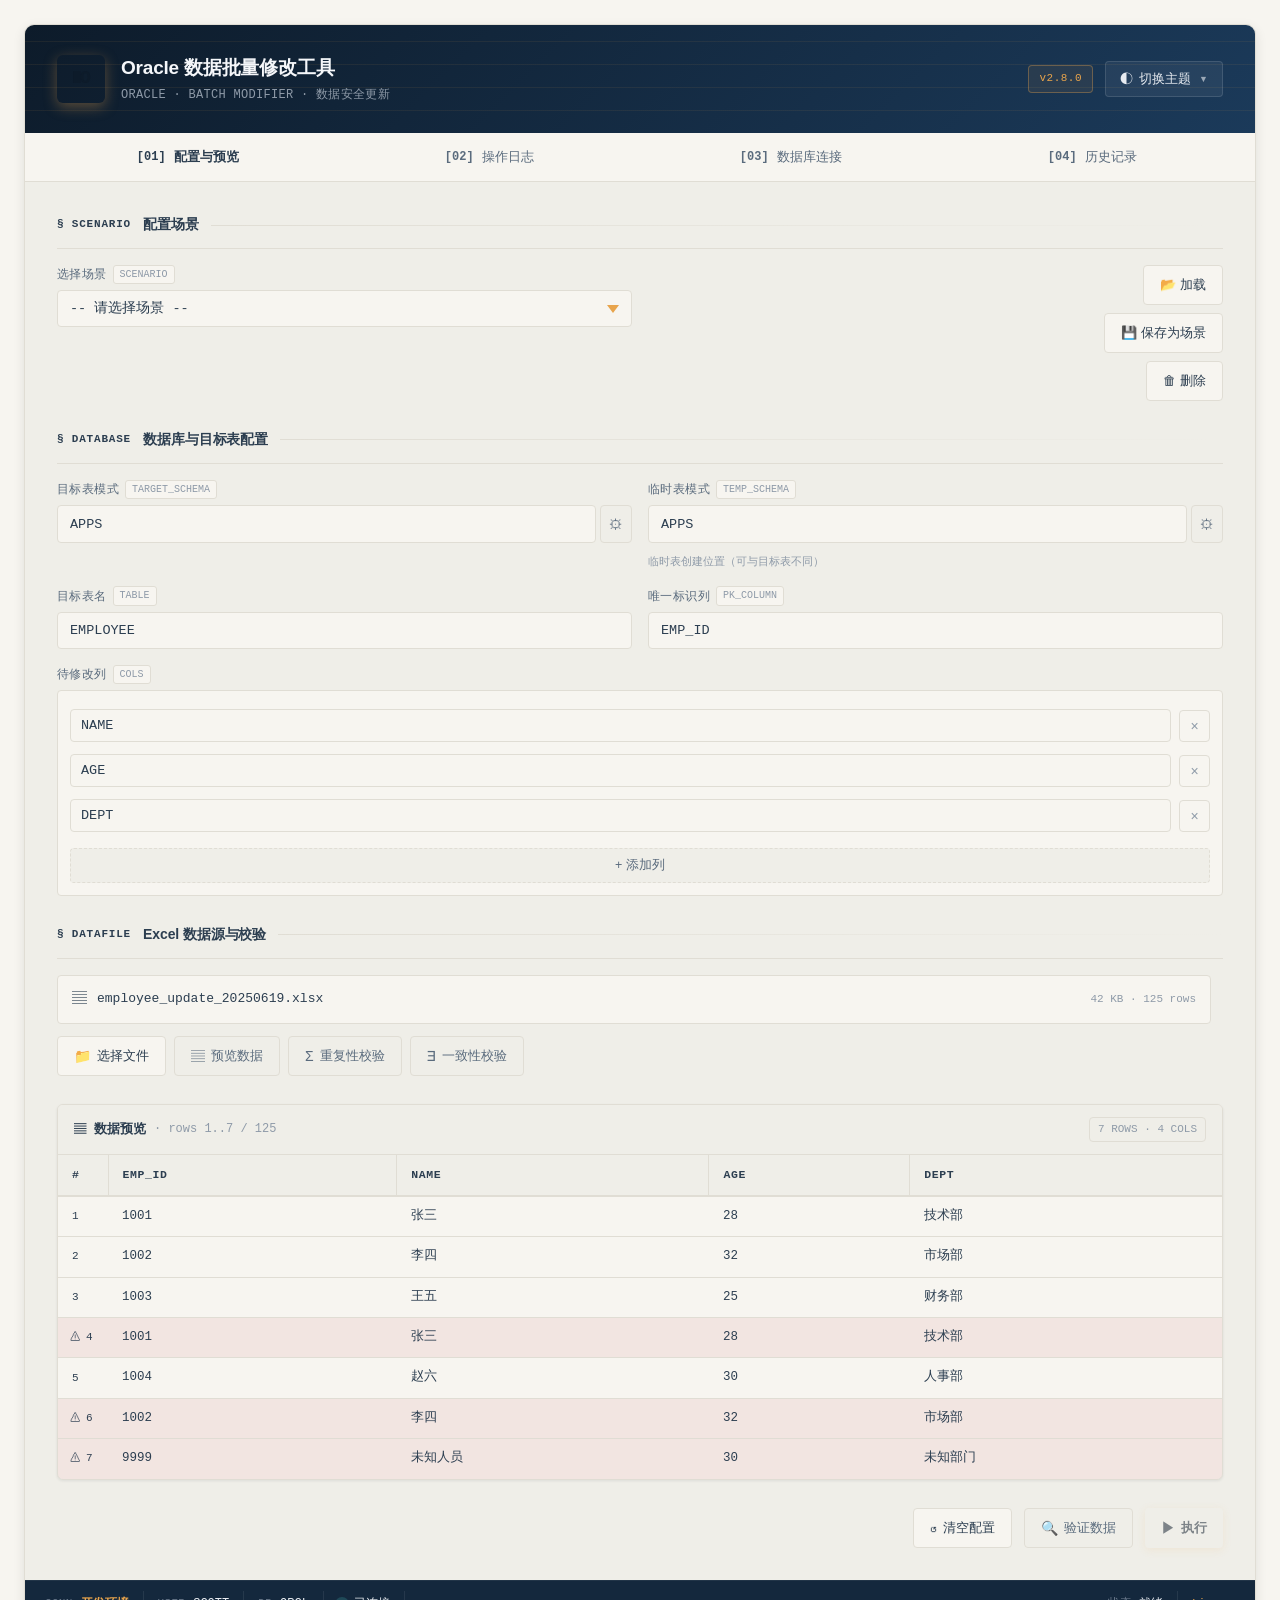
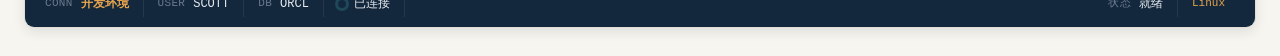
==== demo.html @ 242950a2 "feat(v2.8.0): 完成 P1/P2/P3 全部改进 + 报表统计模块 ## 修复的 Bug - format_eta() 添加 days 字段支持 (86400 -> 1d) - Trend" ====
<!DOCTYPE html>
<html lang="zh-CN">
<head>
    <meta charset="UTF-8">
    <meta name="viewport" content="width=device-width, initial-scale=1.0, viewport-fit=cover">
    <title>Oracle 数据批量修改工具 · v2.8.0</title>
    <style>
        /* ============================================================
           三套主题系统 · 设计令牌 / Design Tokens
           ============================================================ */

        /* ---- 主题 A：深墨琥珀（默认 · Frontend Design 风格）---- */
        :root,
        body.theme-terminal {
            /* 主色：深墨色 */
            --ink-900: #0D1B2A;
            --ink-800: #14283D;
            --ink-700: #1B3A5A;
            --ink-600: #2C4A6B;
            --ink-500: #3E5C7E;

            /* 强调色：琥珀金 */
            --accent-primary: #E8A44C;
            --accent-light: #F2BE6F;
            --accent-dark: #C7862A;

            /* 功能色 */
            --color-success: #4ECDC4;
            --color-success-dark: #3AB5AD;
            --color-error: #C25B56;
            --color-error-dark: #A5463F;
            --color-warning: #E8A44C;

            /* 中性色（浅色模式） */
            --bg: #F7F5F0;
            --bg-soft: #EFEEE8;
            --bg-line: #E0DDD4;
            --text-primary: #2C3E50;
            --text-secondary: #5A6B7D;
            --text-muted: #8E9AA8;

            /* 结构 */
            --radius-sm: 4px;
            --radius-md: 6px;
            --radius-lg: 10px;

            /* 阴影 */
            --shadow-sm: 0 1px 3px rgba(13, 27, 42, 0.08);
            --shadow-md: 0 4px 12px rgba(13, 27, 42, 0.10);
            --shadow-lg: 0 12px 32px rgba(13, 27, 42, 0.18);

            /* 字体 */
            --font-sans: 'Inter', 'Segoe UI', -apple-system, 'PingFang SC', 'Microsoft YaHei', sans-serif;
            --font-mono: 'JetBrains Mono', 'SF Mono', 'Consolas', 'Monaco', monospace;
        }

        /* 深色模式变量覆盖 */
        body.theme-terminal.dark-mode {
            --bg: #0F1E2E;
            --bg-soft: #152538;
            --bg-line: #253D54;
            --text-primary: #E8ECF1;
            --text-secondary: #A8B5C4;
            --text-muted: #6B7A8C;
        }

        /* ---- 主题 B：Idea 蓝色（经典 IDE 风格）---- */
        body.theme-idea {
            /* 主色：Idea 蓝 */
            --ink-900: #3d65a5;
            --ink-800: #4a86e8;
            --ink-700: #6b9fe8;
            --ink-600: #89b4f0;
            --ink-500: #a8c8f5;

            /* 强调色：经典蓝 */
            --accent-primary: #4a86e8;
            --accent-light: #6b9fe8;
            --accent-dark: #3d65a5;

            /* 功能色 */
            --color-success: #4e9a06;
            --color-success-dark: #3d7a05;
            --color-error: #c75050;
            --color-error-dark: #a54040;
            --color-warning: #ca8230;

            /* 中性色 */
            --bg: #f5f5f5;
            --bg-soft: #ffffff;
            --bg-line: #e5e5e5;
            --text-primary: #3c3f41;
            --text-secondary: #6c757d;
            --text-muted: #808080;

            /* 结构 */
            --radius-sm: 4px;
            --radius-md: 6px;
            --radius-lg: 8px;

            /* 阴影 */
            --shadow-sm: 0 1px 3px rgba(0,0,0,0.10);
            --shadow-md: 0 2px 10px rgba(0,0,0,0.15);
            --shadow-lg: 0 8px 24px rgba(0,0,0,0.20);

            /* 字体 */
            --font-sans: 'Segoe UI', 'Microsoft YaHei', -apple-system, sans-serif;
            --font-mono: 'Consolas', 'Monaco', 'Courier New', monospace;
        }

        /* 深色 Idea 模式 */
        body.theme-idea.dark-mode {
            --bg: #2b2b2b;
            --bg-soft: #3c3f41;
            --bg-line: #555555;
            --text-primary: #dcdcdc;
            --text-secondary: #a9b7c6;
            --text-muted: #808080;
        }

        /* ---- 主题 C：清爽浅色（简约现代）---- */
        body.theme-light {
            /* 主色：现代青蓝 */
            --ink-900: #0066CC;
            --ink-800: #0088FF;
            --ink-700: #3399FF;
            --ink-600: #66B3FF;
            --ink-500: #99CCFF;

            /* 强调色：活力蓝 */
            --accent-primary: #0066CC;
            --accent-light: #3399FF;
            --accent-dark: #004C99;

            /* 功能色 */
            --color-success: #00A86B;
            --color-success-dark: #00704A;
            --color-error: #DC3545;
            --color-error-dark: #A71D2A;
            --color-warning: #FD7E14;

            /* 中性色 */
            --bg: #FAFBFC;
            --bg-soft: #FFFFFF;
            --bg-line: #E8ECF0;
            --text-primary: #1A202C;
            --text-secondary: #4A5568;
            --text-muted: #A0AEC0;

            /* 结构 */
            --radius-sm: 6px;
            --radius-md: 8px;
            --radius-lg: 12px;

            /* 阴影 */
            --shadow-sm: 0 1px 4px rgba(0, 102, 204, 0.06);
            --shadow-md: 0 4px 16px rgba(0, 102, 204, 0.08);
            --shadow-lg: 0 12px 40px rgba(0, 102, 204, 0.12);

            /* 字体 */
            --font-sans: 'Inter', -apple-system, 'PingFang SC', 'Microsoft YaHei', 'Segoe UI', sans-serif;
            --font-mono: 'SF Mono', 'Fira Code', 'Consolas', monospace;
        }

        /* 简洁深色 */
        body.theme-light.dark-mode {
            --bg: #1A1D23;
            --bg-soft: #22262E;
            --bg-line: #2D323C;
            --text-primary: #E8ECF0;
            --text-secondary: #9CA3AF;
            --text-muted: #6B7280;
        }

        /* ============================================================
           基础样式
           ============================================================ */
        * {
            margin: 0;
            padding: 0;
            box-sizing: border-box;
        }

        body {
            font-family: var(--font-sans);
            background: var(--bg);
            color: var(--text-primary);
            min-height: 100vh;
            padding: 24px;
            font-size: 14px;
            line-height: 1.55;
            transition: background-color 0.35s ease, color 0.35s ease;
            -webkit-font-smoothing: antialiased;
        }

        body.dark-mode {
            background: var(--bg);
        }

        /* ============================================================
           主容器
           ============================================================ */
        .app-container {
            max-width: 1240px;
            margin: 0 auto;
            background: var(--bg-soft);
            border: 1px solid var(--bg-line);
            border-radius: var(--radius-lg);
            overflow: hidden;
            box-shadow: var(--shadow-md);
        }

        /* ============================================================
           头部 · 签名元素：数据流可视化
           ============================================================ */
        .header {
            position: relative;
            background: linear-gradient(135deg, var(--ink-900) 0%, var(--ink-700) 100%);
            color: #fff;
            padding: 28px 32px;
            overflow: hidden;
        }

        /* 数据流背景动画 */
        .header::before {
            content: '';
            position: absolute;
            inset: 0;
            background-image:
                repeating-linear-gradient(
                    0deg,
                    transparent 0px,
                    transparent 22px,
                    rgba(232, 164, 76, 0.08) 22px,
                    rgba(232, 164, 76, 0.08) 23px
                );
            pointer-events: none;
        }

        .data-stream {
            position: absolute;
            top: 0;
            right: 0;
            width: 520px;
            height: 100%;
            pointer-events: none;
            opacity: 0.55;
        }

        .data-row {
            position: absolute;
            right: -100px;
            font-family: var(--font-mono);
            font-size: 12px;
            color: var(--accent-primary);
            white-space: nowrap;
            opacity: 0;
            animation: flowRow 6s linear infinite;
        }

        .data-row::before {
            content: '▸ ';
            color: var(--teal-500);
        }

        @keyframes flowRow {
            0% { transform: translateX(0); opacity: 0; }
            10% { opacity: 0.8; }
            85% { opacity: 0.6; }
            100% { transform: translateX(-620px); opacity: 0; }
        }

        .header-inner {
            position: relative;
            display: flex;
            justify-content: space-between;
            align-items: center;
            z-index: 1;
        }

        .header-brand {
            display: flex;
            align-items: center;
            gap: 16px;
        }

        .brand-mark {
            width: 48px;
            height: 48px;
            border-radius: var(--radius-md);
            background: linear-gradient(135deg, var(--amber-500), var(--amber-600));
            display: flex;
            align-items: center;
            justify-content: center;
            font-family: var(--font-mono);
            font-weight: 700;
            font-size: 18px;
            color: var(--ink-900);
            letter-spacing: -0.5px;
            box-shadow: 0 4px 14px rgba(232, 164, 76, 0.35);
        }

        .brand-text {
            display: flex;
            flex-direction: column;
            gap: 4px;
        }

        .brand-title {
            font-size: 19px;
            font-weight: 600;
            letter-spacing: -0.2px;
            color: #F5F7FA;
        }

        .brand-subtitle {
            font-size: 12px;
            color: var(--text-muted);
            font-family: var(--font-mono);
            letter-spacing: 0.3px;
        }

        .brand-subtitle .dot {
            color: var(--amber-500);
        }

        .header-actions {
            display: flex;
            align-items: center;
            gap: 12px;
        }

        .version-tag {
            font-family: var(--font-mono);
            font-size: 11px;
            color: var(--accent-primary);
            padding: 4px 10px;
            border: 1px solid rgba(232, 164, 76, 0.35);
            border-radius: var(--radius-sm);
            background: rgba(232, 164, 76, 0.08);
            letter-spacing: 0.5px;
        }

        .theme-toggle {
            background: rgba(255, 255, 255, 0.06);
            border: 1px solid rgba(255, 255, 255, 0.12);
            color: #E8ECF1;
            padding: 8px 14px;
            border-radius: var(--radius-sm);
            cursor: pointer;
            font-size: 13px;
            font-family: var(--font-sans);
            transition: all 0.2s;
            display: flex;
            align-items: center;
            gap: 6px;
        }

        .theme-toggle:hover {
            background: rgba(255, 255, 255, 0.12);
            border-color: rgba(232, 164, 76, 0.4);
        }

        /* ============================================================
           标签页导航 · 数据库表选项卡风格
           ============================================================ */
        .tabs {
            display: flex;
            background: var(--bg);
            border-bottom: 1px solid var(--bg-line);
            position: relative;
            padding: 0 12px;
        }

        .tab {
            flex: 1;
            padding: 14px 16px;
            text-align: center;
            cursor: pointer;
            transition: all 0.2s ease;
            position: relative;
            background: transparent;
            border: none;
            font-size: 13px;
            font-weight: 500;
            color: var(--text-secondary);
            font-family: var(--font-sans);
            display: flex;
            align-items: center;
            justify-content: center;
            gap: 8px;
        }

        .tab-icon {
            font-family: var(--font-mono);
            font-size: 12px;
            color: var(--amber-600);
            font-weight: 700;
        }

        .tab:hover {
            color: var(--text-primary);
            background: var(--bg-soft);
        }

        .tab.active {
            color: var(--text-primary);
            font-weight: 600;
        }

        .tab.active .tab-icon {
            color: var(--amber-500);
        }

        .tab.active::after {
            content: '';
            position: absolute;
            bottom: -1px;
            left: 20%;
            right: 20%;
            height: 2px;
            background: var(--amber-500);
            border-radius: 2px 2px 0 0;
        }

        .tab.active::before {
            content: '';
            position: absolute;
            top: 10px;
            bottom: 10px;
            left: 12px;
            right: 12px;
            background: rgba(232, 164, 76, 0.08);
            border-radius: var(--radius-sm);
            z-index: -1;
        }

        .tab-content {
            display: none;
            padding: 32px;
            background: var(--bg-soft);
            min-height: 500px;
        }

        .tab-content.active {
            display: block;
            animation: fadeSlide 0.35s ease;
        }

        @keyframes fadeSlide {
            from {
                opacity: 0;
                transform: translateY(6px);
            }
            to {
                opacity: 1;
                transform: translateY(0);
            }
        }

        /* ============================================================
           配置分组 · 数据库表结构风格
           ============================================================ */
        .config-section {
            margin-bottom: 28px;
        }

        .section-header {
            display: flex;
            align-items: center;
            gap: 12px;
            margin-bottom: 16px;
            padding-bottom: 12px;
            border-bottom: 1px solid var(--bg-line);
        }

        .section-marker {
            font-family: var(--font-mono);
            font-size: 11px;
            color: var(--amber-600);
            font-weight: 700;
            letter-spacing: 0.8px;
        }

        .section-title {
            font-size: 14px;
            font-weight: 600;
            color: var(--text-primary);
            letter-spacing: -0.1px;
        }

        .section-rule {
            flex: 1;
            height: 1px;
            background: linear-gradient(to right, var(--bg-line), transparent);
        }

        .form-grid {
            display: grid;
            grid-template-columns: repeat(2, 1fr);
            gap: 16px;
        }

        .form-field {
            display: flex;
            flex-direction: column;
            gap: 6px;
        }

        .form-field.full {
            grid-column: 1 / -1;
        }

        .field-label {
            font-size: 12px;
            font-weight: 500;
            color: var(--text-secondary);
            display: flex;
            align-items: center;
            gap: 6px;
            text-transform: uppercase;
            letter-spacing: 0.4px;
        }

        .field-label .label-code {
            font-family: var(--font-mono);
            font-size: 10px;
            color: var(--text-muted);
            background: var(--bg);
            padding: 1px 6px;
            border-radius: 3px;
            border: 1px solid var(--bg-line);
            text-transform: none;
            letter-spacing: 0;
        }

        .field-input,
        .field-select {
            width: 100%;
            padding: 10px 12px;
            border: 1px solid var(--bg-line);
            border-radius: var(--radius-sm);
            font-size: 13.5px;
            background: var(--bg);
            color: var(--text-primary);
            font-family: var(--font-mono);
            transition: all 0.18s ease;
        }

        .field-input:focus,
        .field-select:focus {
            outline: none;
            border-color: var(--amber-500);
            box-shadow: 0 0 0 3px rgba(232, 164, 76, 0.15);
            background: var(--bg);
        }

        .field-select {
            cursor: pointer;
            appearance: none;
            background-image: url("data:image/svg+xml,%3Csvg xmlns='http://www.w3.org/2000/svg' width='12' height='8' viewBox='0 0 12 8'%3E%3Cpath fill='%23E8A44C' d='M6 8L0 0h12z'/%3E%3C/svg%3E");
            background-repeat: no-repeat;
            background-position: right 12px center;
            padding-right: 34px;
        }

        /* ============================================================
           文件上传区域 · 行式布局
           ============================================================ */
        .file-panel {
            display: grid;
            grid-template-columns: 1fr auto;
            gap: 12px;
            align-items: stretch;
        }

        .file-display {
            flex: 1;
            padding: 12px 14px;
            border: 1px solid var(--bg-line);
            border-radius: var(--radius-sm);
            background: var(--bg);
            font-family: var(--font-mono);
            font-size: 13px;
            color: var(--text-primary);
            display: flex;
            align-items: center;
            gap: 10px;
            min-height: 42px;
        }

        .file-icon {
            color: var(--amber-600);
            font-size: 15px;
        }

        .file-meta {
            color: var(--text-muted);
            font-size: 11px;
            margin-left: auto;
        }

        .file-path-muted {
            color: var(--text-muted);
            font-style: italic;
        }

        .action-row {
            display: flex;
            gap: 8px;
            flex-wrap: wrap;
        }

        /* ============================================================
           按钮样式
           ============================================================ */
        .btn {
            padding: 10px 16px;
            border: none;
            border-radius: var(--radius-sm);
            cursor: pointer;
            font-size: 13px;
            font-weight: 500;
            transition: all 0.18s ease;
            display: inline-flex;
            align-items: center;
            gap: 6px;
            white-space: nowrap;
            font-family: var(--font-sans);
        }

        .btn:active {
            transform: translateY(1px);
        }

        /* 主按钮：琥珀色 */
        .btn-primary {
            background: var(--amber-500);
            color: var(--ink-900);
            font-weight: 600;
            box-shadow: 0 2px 8px rgba(232, 164, 76, 0.25);
        }

        .btn-primary:hover {
            background: var(--amber-400);
            box-shadow: 0 4px 14px rgba(232, 164, 76, 0.4);
            transform: translateY(-1px);
        }

        /* 次按钮：描边 */
        .btn-secondary {
            background: var(--bg);
            color: var(--text-primary);
            border: 1px solid var(--bg-line);
        }

        .btn-secondary:hover {
            background: var(--bg-soft);
            border-color: var(--ink-500);
            color: var(--text-primary);
        }

        /* 幽灵按钮：用于校验类操作 */
        .btn-ghost {
            background: transparent;
            color: var(--text-secondary);
            border: 1px solid var(--bg-line);
        }

        .btn-ghost:hover {
            background: var(--bg);
            border-color: var(--amber-500);
            color: var(--amber-600);
        }

        .btn-teal {
            background: var(--teal-500);
            color: var(--ink-900);
            font-weight: 600;
        }

        .btn-teal:hover {
            background: var(--teal-600);
        }

        .btn-clay {
            background: var(--clay-500);
            color: #fff;
            font-weight: 500;
        }

        .btn-clay:hover {
            background: var(--clay-600);
        }

        .btn .btn-icon {
            font-size: 14px;
            line-height: 1;
        }

        /* ============================================================
           表格预览 · 数据库终端风格
           ============================================================ */
        .data-panel {
            margin-top: 24px;
            background: var(--bg);
            border: 1px solid var(--bg-line);
            border-radius: var(--radius-md);
            overflow: hidden;
            box-shadow: var(--shadow-sm);
        }

        .panel-header {
            display: flex;
            align-items: center;
            justify-content: space-between;
            padding: 12px 16px;
            background: var(--bg-soft);
            border-bottom: 1px solid var(--bg-line);
        }

        .panel-title {
            font-size: 13px;
            font-weight: 600;
            color: var(--text-primary);
            display: flex;
            align-items: center;
            gap: 8px;
        }

        .panel-title::before {
            content: '▤';
            color: var(--amber-500);
            font-size: 12px;
        }

        .panel-badge {
            font-family: var(--font-mono);
            font-size: 11px;
            color: var(--text-muted);
            padding: 3px 8px;
            background: var(--bg-soft);
            border: 1px solid var(--bg-line);
            border-radius: var(--radius-sm);
        }

        .table-wrapper {
            overflow-x: auto;
        }

        .data-table {
            width: 100%;
            border-collapse: collapse;
            font-family: var(--font-mono);
            font-size: 12.5px;
        }

        .data-table th {
            padding: 11px 14px;
            text-align: left;
            font-weight: 600;
            color: var(--text-primary);
            background: var(--bg-soft);
            border-bottom: 2px solid var(--bg-line);
            font-size: 11.5px;
            text-transform: uppercase;
            letter-spacing: 0.6px;
            border-right: 1px solid var(--bg-line);
        }

        .data-table th:last-child {
            border-right: none;
        }

        .data-table td {
            padding: 10px 14px;
            border-bottom: 1px solid var(--bg-line);
            color: var(--text-primary);
        }

        .data-table tr:last-child td {
            border-bottom: none;
        }

        .data-table tr:hover td {
            background: rgba(232, 164, 76, 0.06);
        }

        /* 高亮：重复/问题数据行 */
        .data-table tr.row-error td {
            background: rgba(194, 91, 86, 0.10);
            color: var(--clay-500);
        }

        .data-table tr.row-error td:first-child {
            position: relative;
            padding-left: 28px;
        }

        .data-table tr.row-error td:first-child::before {
            content: '⚠';
            position: absolute;
            left: 12px;
            color: var(--clay-500);
        }

        .row-num {
            color: var(--text-muted);
            font-size: 11px;
        }

        /* ============================================================
           日志区域
           ============================================================ */
        .log-panel {
            background: var(--ink-900);
            border-radius: var(--radius-md);
            padding: 20px;
            min-height: 400px;
            font-family: var(--font-mono);
            font-size: 12.5px;
            line-height: 1.8;
            box-shadow: inset 0 2px 10px rgba(0, 0, 0, 0.3);
        }

        .log-line {
            padding: 2px 0;
            animation: logIn 0.3s ease;
        }

        @keyframes logIn {
            from { opacity: 0; transform: translateX(-4px); }
            to { opacity: 1; transform: translateX(0); }
        }

        .log-time {
            color: #5A6B7D;
            margin-right: 10px;
        }

        .log-arrow {
            color: var(--amber-500);
            margin-right: 6px;
        }

        .log-info { color: #7AA7D4; }
        .log-success { color: var(--teal-500); }
        .log-error { color: #E88A84; }
        .log-warning { color: var(--accent-primary); }

        /* ============================================================
           状态栏
           ============================================================ */
        .status-bar {
            background: var(--ink-800);
            padding: 10px 16px;
            display: flex;
            align-items: center;
            gap: 0;
            font-size: 12px;
            font-family: var(--font-mono);
            color: #A8B5C4;
            border-top: 1px solid rgba(255, 255, 255, 0.06);
        }

        .status-cell {
            padding: 4px 14px;
            display: flex;
            align-items: center;
            gap: 8px;
            border-right: 1px solid rgba(255, 255, 255, 0.08);
        }

        .status-cell:last-child {
            border-right: none;
        }

        .status-cell:first-child {
            padding-left: 4px;
        }

        .status-label {
            color: #6B7A8C;
            font-size: 11px;
            letter-spacing: 0.3px;
        }

        .status-value {
            color: #E8ECF1;
            font-weight: 500;
        }

        .status-value.conn-name {
            color: var(--accent-primary);
            font-weight: 600;
        }

        .status-indicator {
            width: 8px;
            height: 8px;
            border-radius: 50%;
            background: var(--clay-500);
            position: relative;
        }

        .status-indicator.connected {
            background: var(--teal-500);
            box-shadow: 0 0 0 3px rgba(78, 205, 196, 0.2);
        }

        .status-indicator.connected::after {
            content: '';
            position: absolute;
            inset: -3px;
            border-radius: 50%;
            border: 2px solid var(--teal-500);
            opacity: 0.4;
            animation: pulse 2s ease-out infinite;
        }

        @keyframes pulse {
            0% { transform: scale(1); opacity: 0.6; }
            100% { transform: scale(2); opacity: 0; }
        }

        .status-spacer {
            flex: 1;
        }

        /* ============================================================
           模态框
           ============================================================ */
        .modal-overlay {
            position: fixed;
            top: 0;
            left: 0;
            right: 0;
            bottom: 0;
            background: rgba(13, 27, 42, 0.65);
            backdrop-filter: blur(6px);
            -webkit-backdrop-filter: blur(6px);
            display: flex;
            align-items: center;
            justify-content: center;
            z-index: 1000;
            opacity: 0;
            pointer-events: none;
            transition: opacity 0.25s ease;
            padding: 20px;
        }

        .modal-overlay.active {
            opacity: 1;
            pointer-events: auto;
        }

        .modal {
            background: var(--bg);
            border-radius: var(--radius-lg);
            box-shadow: var(--shadow-lg);
            max-width: 560px;
            width: 100%;
            max-height: 85vh;
            overflow: hidden;
            transform: translateY(12px) scale(0.98);
            transition: transform 0.25s ease;
            border: 1px solid var(--bg-line);
        }

        .modal-overlay.active .modal {
            transform: translateY(0) scale(1);
        }

        .modal.wide {
            max-width: 680px;
        }

        .modal-header {
            background: linear-gradient(135deg, var(--ink-900) 0%, var(--ink-700) 100%);
            color: #fff;
            padding: 18px 24px;
            display: flex;
            justify-content: space-between;
            align-items: center;
        }

        .modal-header.success {
            background: linear-gradient(135deg, #2C5F5B 0%, var(--teal-600) 100%);
        }

        .modal-header.warning {
            background: linear-gradient(135deg, var(--ink-800) 0%, #8B5A20 100%);
        }

        .modal-header.error {
            background: linear-gradient(135deg, #6B3A36 0%, var(--clay-600) 100%);
        }

        .modal-title-group {
            display: flex;
            align-items: center;
            gap: 12px;
        }

        .modal-icon {
            width: 32px;
            height: 32px;
            border-radius: var(--radius-sm);
            background: rgba(255, 255, 255, 0.12);
            display: flex;
            align-items: center;
            justify-content: center;
            font-size: 16px;
        }

        .modal-title {
            font-size: 15px;
            font-weight: 600;
            color: #F5F7FA;
        }

        .modal-subtitle {
            font-size: 11px;
            color: rgba(255, 255, 255, 0.55);
            font-family: var(--font-mono);
            margin-top: 2px;
        }

        .modal-close {
            background: rgba(255, 255, 255, 0.08);
            border: 1px solid rgba(255, 255, 255, 0.12);
            color: #fff;
            width: 32px;
            height: 32px;
            border-radius: var(--radius-sm);
            cursor: pointer;
            font-size: 16px;
            line-height: 1;
            display: flex;
            align-items: center;
            justify-content: center;
            transition: all 0.18s;
        }

        .modal-close:hover {
            background: rgba(255, 255, 255, 0.18);
            transform: rotate(90deg);
        }

        .modal-body {
            padding: 24px;
            color: var(--text-primary);
        }

        .modal-desc {
            font-size: 14px;
            margin-bottom: 16px;
            color: var(--text-secondary);
            line-height: 1.7;
        }

        .modal-footer {
            padding: 16px 24px;
            display: flex;
            justify-content: flex-end;
            gap: 10px;
            border-top: 1px solid var(--bg-line);
            background: var(--bg-soft);
        }

        /* ============================================================
           进度 · 数据库风格步骤
           ============================================================ */
        .step-indicator {
            display: flex;
            align-items: center;
            gap: 8px;
            margin-bottom: 28px;
            flex-wrap: wrap;
        }

        .step-item {
            display: flex;
            align-items: center;
            gap: 10px;
            padding: 10px 16px;
            background: var(--bg-soft);
            border: 1px solid var(--bg-line);
            border-radius: var(--radius-sm);
            font-size: 13px;
            color: var(--text-secondary);
            font-family: var(--font-mono);
            position: relative;
        }

        .step-marker {
            color: var(--text-muted);
            font-weight: 700;
            font-size: 13px;
            transition: color 0.3s;
        }

        .step-name {
            font-weight: 500;
            transition: color 0.3s;
        }

        .step-item.active {
            background: rgba(232, 164, 76, 0.10);
            border-color: var(--amber-500);
            color: var(--text-primary);
        }

        .step-item.active .step-marker {
            color: var(--amber-500);
        }

        .step-item.completed {
            background: rgba(78, 205, 196, 0.10);
            border-color: var(--teal-500);
            color: var(--teal-600);
        }

        .step-item.completed .step-marker {
            color: var(--teal-500);
        }

        .step-arrow {
            color: var(--text-muted);
            font-size: 12px;
        }

        /* 进度条 */
        .progress-track {
            height: 6px;
            background: var(--bg-soft);
            border: 1px solid var(--bg-line);
            border-radius: 3px;
            overflow: hidden;
            margin: 16px 0 10px;
        }

        .progress-fill {
            height: 100%;
            background: linear-gradient(90deg, var(--amber-500), var(--amber-400));
            width: 0%;
            transition: width 0.3s ease;
            border-radius: 3px;
        }

        .progress-meta {
            display: flex;
            justify-content: space-between;
            font-family: var(--font-mono);
            font-size: 12px;
            color: var(--text-muted);
            margin-bottom: 4px;
        }

        .progress-detail {
            padding: 12px 14px;
            background: var(--bg-soft);
            border-radius: var(--radius-sm);
            font-family: var(--font-mono);
            font-size: 12.5px;
            color: var(--text-secondary);
            margin-top: 16px;
            border-left: 3px solid var(--amber-500);
        }

        /* ============================================================
           信息列表（确认模态）
           ============================================================ */
        .info-list {
            background: var(--bg-soft);
            border: 1px solid var(--bg-line);
            border-radius: var(--radius-sm);
            overflow: hidden;
            margin: 10px 0;
        }

        .info-row {
            display: grid;
            grid-template-columns: 140px 1fr;
            padding: 10px 14px;
            border-bottom: 1px solid var(--bg-line);
            font-size: 13px;
        }

        .info-row:last-child {
            border-bottom: none;
        }

        .info-key {
            color: var(--text-secondary);
            font-size: 12px;
            text-transform: uppercase;
            letter-spacing: 0.4px;
        }

        .info-val {
            font-family: var(--font-mono);
            color: var(--text-primary);
            font-weight: 500;
        }

        /* ============================================================
           校验结果展示
           ============================================================ */
        .validation-result {
            margin-top: 16px;
            padding: 16px;
            border-radius: var(--radius-sm);
            border: 1px solid var(--bg-line);
            background: var(--bg-soft);
        }

        .validation-summary {
            display: flex;
            align-items: center;
            gap: 12px;
            font-size: 13px;
            margin-bottom: 12px;
            padding-bottom: 12px;
            border-bottom: 1px solid var(--bg-line);
        }

        .validation-icon {
            width: 28px;
            height: 28px;
            border-radius: 50%;
            display: flex;
            align-items: center;
            justify-content: center;
            font-size: 14px;
            flex-shrink: 0;
        }

        .validation-icon.warn {
            background: rgba(194, 91, 86, 0.15);
            color: var(--clay-500);
        }

        .validation-text strong {
            color: var(--text-primary);
        }

        .validation-text small {
            display: block;
            color: var(--text-muted);
            margin-top: 2px;
            font-family: var(--font-mono);
            font-size: 11px;
        }

        /* ============================================================
           历史记录状态标签
           ============================================================ */
        .status-tag {
            display: inline-flex;
            align-items: center;
            gap: 5px;
            padding: 3px 10px;
            border-radius: var(--radius-sm);
            font-size: 11px;
            font-weight: 500;
            font-family: var(--font-mono);
            letter-spacing: 0.3px;
        }

        .status-tag::before {
            content: '';
            width: 6px;
            height: 6px;
            border-radius: 50%;
        }

        .status-tag.success {
            background: rgba(78, 205, 196, 0.12);
            color: var(--teal-600);
        }

        .status-tag.success::before {
            background: var(--teal-500);
        }

        .status-tag.partial {
            background: rgba(232, 164, 76, 0.12);
            color: var(--amber-600);
        }

        .status-tag.partial::before {
            background: var(--amber-500);
            animation: blink 1.5s infinite;
        }

        @keyframes blink {
            0%, 100% { opacity: 1; }
            50% { opacity: 0.4; }
        }

        /* ============================================================
           警告文本
           ============================================================ */
        .alert-box {
            padding: 12px 14px;
            background: rgba(232, 164, 76, 0.08);
            border-left: 3px solid var(--amber-500);
            border-radius: var(--radius-sm);
            font-size: 13px;
            color: var(--text-primary);
            margin-top: 14px;
            line-height: 1.6;
        }

        .alert-box strong {
            color: var(--amber-600);
        }

        /* ============================================================
           列编辑
           ============================================================ */
        .columns-editor {
            background: var(--bg);
            border: 1px solid var(--bg-line);
            border-radius: var(--radius-sm);
            padding: 12px;
        }

        .column-row {
            display: flex;
            align-items: center;
            gap: 8px;
            padding: 6px 0;
        }

        .column-row .field-input {
            padding: 8px 10px;
        }

        .column-remove {
            background: transparent;
            border: 1px solid var(--bg-line);
            color: var(--text-muted);
            width: 32px;
            height: 32px;
            border-radius: var(--radius-sm);
            cursor: pointer;
            font-size: 14px;
            transition: all 0.18s;
        }

        .column-remove:hover {
            background: rgba(194, 91, 86, 0.10);
            border-color: var(--clay-500);
            color: var(--clay-500);
        }

        .column-add-btn {
            margin-top: 10px;
            padding: 8px 14px;
            background: var(--bg-soft);
            border: 1px dashed var(--bg-line);
            color: var(--text-secondary);
            border-radius: var(--radius-sm);
            cursor: pointer;
            font-size: 12.5px;
            width: 100%;
            transition: all 0.18s;
        }

        .column-add-btn:hover {
            background: rgba(232, 164, 76, 0.08);
            border-color: var(--amber-500);
            color: var(--amber-600);
        }

        /* ============================================================
           滚动条美化
           ============================================================ */
        ::-webkit-scrollbar {
            width: 8px;
            height: 8px;
        }

        ::-webkit-scrollbar-track {
            background: var(--bg-soft);
        }

        ::-webkit-scrollbar-thumb {
            background: var(--ink-500);
            border-radius: 4px;
            opacity: 0.4;
        }

        ::-webkit-scrollbar-thumb:hover {
            background: var(--ink-600);
        }

        .log-panel ::-webkit-scrollbar-track {
            background: var(--ink-800);
        }

        .log-panel ::-webkit-scrollbar-thumb {
            background: var(--ink-500);
        }

        /* ============================================================
           响应式
           ============================================================ */
        /* ============================================================
           移动端响应式适配
           ============================================================ */
        @media (max-width: 780px) {
            body { padding: 0; font-size: 16px; }
            .app-container { border-radius: 0; border: none; }
            .tab-content { padding: 16px 12px; }
            .form-grid { grid-template-columns: 1fr; gap: 12px; }
            .header { padding: 16px 12px; }
            .header-inner { flex-wrap: wrap; gap: 10px; }
            .header-brand { gap: 10px; }
            .brand-mark { width: 40px; height: 40px; font-size: 16px; }
            .brand-title { font-size: 16px; }
            .brand-subtitle { font-size: 10px; }
            .data-stream { display: none; }
            .header-actions { width: 100%; justify-content: flex-end; }

            .tabs { padding: 0 4px; overflow-x: auto; -webkit-overflow-scrolling: touch; }
            .tab { font-size: 12px; padding: 12px 8px; white-space: nowrap; flex-shrink: 0; flex: 1 1 auto; min-width: 80px; }
            .tab-icon { display: none; }
            .tab.active::before { left: 4px; right: 4px; }
            .tab.active::after { left: 10%; right: 10%; }

            .status-bar { flex-wrap: wrap; gap: 4px; padding: 8px 10px; font-size: 11px; }
            .status-cell { border-right: none; padding: 3px 8px; }

            .form-field { gap: 4px; }
            .field-input, .field-select { padding: 12px 10px; font-size: 16px; }
            .field-label { font-size: 11px; }

            .file-panel { grid-template-columns: 1fr; }
            .action-row { gap: 6px; }
            .btn { padding: 10px 12px; font-size: 13px; }

            .data-panel { margin-top: 16px; }
            .panel-header { padding: 10px 12px; }
            .data-table { font-size: 12px; }
            .data-table th, .data-table td { padding: 8px 10px; }

            .modal { max-width: calc(100vw - 24px); margin: 12px; }
            .modal.wide { max-width: calc(100vw - 24px); }
            .modal-header { padding: 14px 16px; }
            .modal-body { padding: 16px; }
            .modal-footer { padding: 12px 16px; }

            .step-indicator { gap: 4px; }
            .step-item { padding: 8px 10px; font-size: 11px; }
            .step-arrow { display: none; }

            .info-row { grid-template-columns: 100px 1fr; padding: 8px 10px; }

            .log-panel { padding: 12px; min-height: 300px; font-size: 12px; }

            .columns-editor { padding: 8px; }
            .column-row { gap: 6px; }
            .column-remove { width: 36px; height: 36px; }

            .section-header { margin-bottom: 12px; padding-bottom: 8px; }
            .section-marker { font-size: 10px; }
            .section-title { font-size: 13px; }

            .theme-panel { width: min(300px, calc(100vw - 32px)); max-height: calc(100vh - 48px); max-height: calc(100dvh - 48px); }
            .theme-option { padding: 14px 16px; }
            .theme-swatch { width: 36px; height: 36px; }
            .theme-name { font-size: 14px; }
            .theme-desc { font-size: 12px; }
            .theme-panel-title { padding: 14px 16px 10px; font-size: 12px; }
        }

        /* 超小屏幕适配 */
        @media (max-width: 380px) {
            .brand-subtitle { display: none; }
            .version-tag { display: none; }
            .tab { font-size: 11px; padding: 10px 6px; min-width: 70px; }
            .btn { padding: 8px 10px; font-size: 12px; }
            .data-table { font-size: 11px; }
            .data-table th, .data-table td { padding: 6px 8px; }
            .theme-panel { width: calc(100vw - 24px); max-height: calc(100vh - 40px); max-height: calc(100dvh - 40px); }
            .theme-option { padding: 12px 14px; gap: 10px; }
            .theme-swatch { width: 30px; height: 30px; }
            .theme-name { font-size: 13px; }
            .theme-desc { font-size: 11px; }
            .theme-panel-title { padding: 12px 14px 8px; font-size: 11px; }
            .theme-btn { padding: 6px 10px; font-size: 12px; }
        }
        /* ============================================================
           主题切换器 UI 组件
           ============================================================ */
        .theme-switcher {
            position: relative;
        }

        .theme-btn {
            background: rgba(255, 255, 255, 0.06);
            border: 1px solid rgba(255, 255, 255, 0.12);
            color: #E8ECF1;
            padding: 8px 14px;
            border-radius: var(--radius-sm);
            cursor: pointer;
            font-size: 13px;
            font-family: var(--font-sans);
            transition: all 0.2s;
            display: flex;
            align-items: center;
            gap: 6px;
        }

        .theme-btn:hover {
            background: rgba(255, 255, 255, 0.12);
            border-color: rgba(232, 164, 76, 0.4);
        }

        .theme-arrow {
            font-size: 9px;
            opacity: 0.6;
            margin-left: 2px;
        }

        .theme-panel {
            position: fixed;
            top: 50%;
            left: 50%;
            transform: translate(-50%, -50%);
            width: min(320px, calc(100vw - 32px));
            max-height: calc(100vh - 64px);
            max-height: calc(100dvh - 64px);
            background: var(--bg-soft);
            border: 1px solid var(--bg-line);
            border-radius: var(--radius-lg);
            box-shadow: 0 8px 40px rgba(0, 0, 0, 0.25);
            z-index: 1000;
            display: none;
            overflow-y: auto;
            overflow-x: hidden;
            -webkit-overflow-scrolling: touch;
            overscroll-behavior: contain;
            flex-direction: column;
        }

        .theme-panel.open {
            display: flex;
        }

        .theme-panel-title {
            padding: 12px 16px 8px;
            font-size: 11px;
            font-weight: 600;
            color: var(--text-muted);
            text-transform: uppercase;
            letter-spacing: 0.8px;
            border-bottom: 1px solid var(--bg-line);
        }

        .theme-option {
            display: flex;
            align-items: center;
            gap: 12px;
            padding: 12px 16px;
            cursor: pointer;
            transition: background 0.15s;
            border-bottom: 1px solid var(--bg-line);
        }

        .theme-option:last-child {
            border-bottom: none;
        }

        .theme-option:hover {
            background: var(--bg);
        }

        .theme-option.active {
            background: rgba(232, 164, 76, 0.08);
        }

        .theme-option.active .theme-check {
            color: var(--accent-primary);
            opacity: 1;
        }

        .theme-swatch {
            width: 32px;
            height: 32px;
            border-radius: var(--radius-sm);
            flex-shrink: 0;
            border: 1px solid rgba(0,0,0,0.10);
        }

        .swatch-terminal {
            background: linear-gradient(135deg, #0D1B2A 50%, #E8A44C 50%);
        }

        .swatch-idea {
            background: linear-gradient(135deg, #3d65a5 50%, #4a86e8 50%);
        }

        .swatch-light {
            background: linear-gradient(135deg, #FFFFFF 50%, #0066CC 50%);
            border-color: #E8ECF0;
        }

        .swatch-dark {
            background: linear-gradient(135deg, #1A202C 50%, #2D323C 50%);
        }

        .theme-info {
            flex: 1;
        }

        .theme-name {
            font-size: 13px;
            font-weight: 600;
            color: var(--text-primary);
            margin-bottom: 2px;
        }

        .theme-desc {
            font-size: 11px;
            color: var(--text-muted);
        }

        .theme-check {
            font-size: 14px;
            color: var(--text-muted);
            opacity: 0;
            transition: opacity 0.15s;
        }

        .theme-panel-divider {
            height: 1px;
            background: var(--bg-line);
            margin: 4px 0;
        }

        .dark-toggle .theme-check {
            opacity: 1;
            font-size: 16px;
        }

        /* 覆盖层 */
        .theme-overlay {
            position: fixed;
            inset: 0;
            z-index: 999;
            display: none;
            background: rgba(0, 0, 0, 0.55);
        }

        .theme-overlay.active {
            display: block;
        }

        /* 移动端覆盖层：使用更简单的背景 */
        @supports not (backdrop-filter: blur(1px)) {
            .theme-overlay {
                background: rgba(0, 0, 0, 0.65);
            }
        }
        @supports (backdrop-filter: blur(1px)) {
            .theme-overlay {
                background: rgba(0, 0, 0, 0.45);
                backdrop-filter: blur(2px);
                -webkit-backdrop-filter: blur(2px);
            }
        }
    </style>
</head>
<body>
    <div class="theme-overlay" id="themeOverlay" onclick="closeThemePanel()"></div>
    <!-- 主题面板：作为 body 直接子元素，避免受 overflow:hidden 父元素影响 -->
    <div class="theme-panel" id="themePanel">
        <div class="theme-panel-title">选择界面风格</div>
        <div class="theme-option active" data-theme="terminal" onclick="setTheme('terminal')">
            <div class="theme-swatch swatch-terminal"></div>
            <div class="theme-info">
                <div class="theme-name">深墨琥珀</div>
                <div class="theme-desc">专业终端风格 · 琥珀金强调</div>
            </div>
            <div class="theme-check">✓</div>
        </div>
        <div class="theme-option" data-theme="idea" onclick="setTheme('idea')">
            <div class="theme-swatch swatch-idea"></div>
            <div class="theme-info">
                <div class="theme-name">Idea 蓝色</div>
                <div class="theme-desc">经典 IDE 风格 · 开发者首选</div>
            </div>
            <div class="theme-check">✓</div>
        </div>
        <div class="theme-option" data-theme="light" onclick="setTheme('light')">
            <div class="theme-swatch swatch-light"></div>
            <div class="theme-info">
                <div class="theme-name">清爽浅色</div>
                <div class="theme-desc">简约现代 · 清晰易读</div>
            </div>
            <div class="theme-check">✓</div>
        </div>
        <div class="theme-panel-divider"></div>
        <div class="theme-option dark-toggle" onclick="toggleDarkMode()">
            <div class="theme-swatch swatch-dark"></div>
            <div class="theme-info">
                <div class="theme-name">深色模式</div>
                <div class="theme-desc" id="darkModeDesc">当前：已开启</div>
            </div>
            <div class="theme-check" id="darkModeCheck">☾</div>
        </div>
    </div>
    <div class="app-container">

        <!-- ============== 头部：数据流签名元素 ============== -->
        <div class="header">
            <!-- 数据流动画 -->
            <div class="data-stream">
                <div class="data-row" style="top: 18px; animation-delay: 0s;">UPDATE EMPLOYEE SET NAME = 'Zhang San' WHERE ID = 1001</div>
                <div class="data-row" style="top: 44px; animation-delay: 1.2s;">UPDATE EMPLOYEE SET DEPT = 'Engineering' WHERE ID = 1002</div>
                <div class="data-row" style="top: 70px; animation-delay: 2.4s;">SELECT COUNT(*) FROM EMPLOYEE_BAK_20250619</div>
                <div class="data-row" style="top: 96px; animation-delay: 3.6s;">COMMIT; -- 125 rows affected</div>
                <div class="data-row" style="top: 122px; animation-delay: 4.8s;">BEGIN BATCH_UPDATE_PKG.PROCESS_ROWS(p_batch_id => 8472)</div>
            </div>

            <div class="header-inner">
                <div class="header-brand">
                    <div class="brand-mark">∎O</div>
                    <div class="brand-text">
                        <div class="brand-title">Oracle 数据批量修改工具</div>
                        <div class="brand-subtitle">ORACLE <span class="dot">·</span> BATCH MODIFIER <span class="dot">·</span> 数据安全更新</div>
                    </div>
                </div>
                <div class="header-actions">
                    <div class="version-tag">v2.8.0</div>
                    <!-- 主题切换器 -->
                    <div class="theme-switcher">
                        <button class="theme-btn" id="themeBtn" onclick="toggleThemePanel()">
                            <span id="themeIcon">◐</span>
                            <span id="themeLabel">切换主题</span>
                            <span class="theme-arrow">▼</span>
                        </button>
                    </div>
                </div>
            </div>
        </div>

        <!-- ============== 标签页导航 ============== -->
        <div class="tabs">
            <div class="tab active" onclick="switchTab(0)">
                <span class="tab-icon">[01]</span>
                <span>配置与预览</span>
            </div>
            <div class="tab" onclick="switchTab(1)">
                <span class="tab-icon">[02]</span>
                <span>操作日志</span>
            </div>
            <div class="tab" onclick="switchTab(2)">
                <span class="tab-icon">[03]</span>
                <span>数据库连接</span>
            </div>
            <div class="tab" onclick="switchTab(3)">
                <span class="tab-icon">[04]</span>
                <span>历史记录</span>
            </div>
        </div>

        <!-- ============== 页面 01：配置与预览 ============== -->
        <div class="tab-content active" id="tab-0">

            <!-- 配置场景 -->
            <div class="config-section">
                <div class="section-header">
                    <span class="section-marker">§ SCENARIO</span>
                    <span class="section-title">配置场景</span>
                    <span class="section-rule"></span>
                </div>
                <div class="form-grid">
                    <div class="form-field">
                        <label class="field-label">
                            选择场景
                            <span class="label-code">SCENARIO</span>
                        </label>
                        <select class="field-select" id="templateSelect">
                            <option value="">-- 请选择场景 --</option>
                            <option value="emp_update">员工表更新场景</option>
                            <option value="dept_update">部门表更新场景</option>
                            <option value="order_update">订单表更新场景</option>
                        </select>
                    </div>
                    <div class="form-field" style="display: flex; gap: 8px; align-items: flex-end;">
                        <button class="btn btn-secondary" onclick="loadTemplate()">📂 加载</button>
                        <button class="btn btn-secondary" onclick="saveAsTemplate()">💾 保存为场景</button>
                        <button class="btn btn-secondary" onclick="deleteTemplate()">🗑 删除</button>
                    </div>
                </div>
            </div>

            <!-- 数据库与表配置 -->
            <div class="config-section">
                <div class="section-header">
                    <span class="section-marker">§ DATABASE</span>
                    <span class="section-title">数据库与目标表配置</span>
                    <span class="section-rule"></span>
                </div>
                <div class="form-grid">
                    <div class="form-field">
                        <label class="field-label">
                            目标表模式
                            <span class="label-code">TARGET_SCHEMA</span>
                        </label>
                        <div style="display: flex; gap: 4px;">
                            <input type="text" class="field-input" id="schema" list="schemaList" value="APPS" 
                                   placeholder="输入或选择模式" style="flex: 1;">
                            <datalist id="schemaList">
                                <option value="APPS">
                                <option value="SYS">
                                <option value="SYSTEM">
                            </datalist>
                            <button class="btn btn-ghost" onclick="configureSchemaValues()" style="padding: 10px 8px; font-size: 14px;" title="配置选项">⚙</button>
                        </div>
                    </div>
                    <div class="form-field">
                        <label class="field-label">
                            临时表模式
                            <span class="label-code">TEMP_SCHEMA</span>
                        </label>
                        <div style="display: flex; gap: 4px;">
                            <input type="text" class="field-input" id="tempSchema" list="tempSchemaList" value="APPS"
                                   placeholder="输入或选择模式" style="flex: 1;">
                            <datalist id="tempSchemaList">
                                <option value="APPS">
                                <option value="SYS">
                                <option value="SYSTEM">
                            </datalist>
                            <button class="btn btn-ghost" onclick="configureSchemaValues()" style="padding: 10px 8px; font-size: 14px;" title="配置选项">⚙</button>
                        </div>
                        <div style="font-size: 11px; color: var(--text-muted); margin-top: 4px;">临时表创建位置（可与目标表不同）</div>
                    </div>
                    <div class="form-field">
                        <label class="field-label">
                            目标表名
                            <span class="label-code">TABLE</span>
                        </label>
                        <input type="text" class="field-input" id="tableName" placeholder="EMPLOYEE" value="EMPLOYEE">
                    </div>
                    <div class="form-field">
                        <label class="field-label">
                            唯一标识列
                            <span class="label-code">PK_COLUMN</span>
                        </label>
                        <input type="text" class="field-input" id="keyColumn" placeholder="EMP_ID" value="EMP_ID">
                    </div>
                    <div class="form-field full">
                        <label class="field-label">
                            待修改列
                            <span class="label-code">COLS</span>
                        </label>
                        <div class="columns-editor">
                            <div id="columnsList">
                                <div class="column-row">
                                    <input type="text" class="field-input" placeholder="列名 1" value="NAME">
                                    <button class="column-remove" onclick="this.parentElement.remove()">×</button>
                                </div>
                                <div class="column-row">
                                    <input type="text" class="field-input" placeholder="列名 2" value="AGE">
                                    <button class="column-remove" onclick="this.parentElement.remove()">×</button>
                                </div>
                                <div class="column-row">
                                    <input type="text" class="field-input" placeholder="列名 3" value="DEPT">
                                    <button class="column-remove" onclick="this.parentElement.remove()">×</button>
                                </div>
                            </div>
                            <button class="column-add-btn" onclick="addColumn()">+ 添加列</button>
                        </div>
                    </div>
                </div>
            </div>

            <!-- Excel 文件与校验 -->
            <div class="config-section">
                <div class="section-header">
                    <span class="section-marker">§ DATAFILE</span>
                    <span class="section-title">Excel 数据源与校验</span>
                    <span class="section-rule"></span>
                </div>

                <div class="file-panel">
                    <div class="file-display">
                        <span class="file-icon">▤</span>
                        <span id="filePath">employee_update_20250619.xlsx</span>
                        <span class="file-meta" id="fileMeta">42 KB · 125 rows</span>
                    </div>
                </div>

                <div class="action-row" style="margin-top: 12px;">
                    <button class="btn btn-secondary" onclick="selectFile()">
                        <span class="btn-icon">📁</span>
                        <span>选择文件</span>
                    </button>
                    <button class="btn btn-ghost" onclick="previewExcel()">
                        <span class="btn-icon">▤</span>
                        <span>预览数据</span>
                    </button>
                    <button class="btn btn-ghost" onclick="checkDuplicates()">
                        <span class="btn-icon">Σ</span>
                        <span>重复性校验</span>
                    </button>
                    <button class="btn btn-ghost" onclick="checkConsistency()">
                        <span class="btn-icon">∃</span>
                        <span>一致性校验</span>
                    </button>
                </div>
            </div>

            <!-- 预览表格 -->
            <div class="data-panel">
                <div class="panel-header">
                    <div class="panel-title">数据预览 <span style="color: var(--text-muted); font-weight: 400; font-size: 12px; font-family: var(--font-mono);">· rows 1..7 / 125</span></div>
                    <div class="panel-badge">7 ROWS · 4 COLS</div>
                </div>
                <div class="table-wrapper">
                    <table class="data-table" id="previewTable">
                        <thead>
                            <tr>
                                <th style="width: 50px;">#</th>
                                <th>EMP_ID</th>
                                <th>NAME</th>
                                <th>AGE</th>
                                <th>DEPT</th>
                            </tr>
                        </thead>
                        <tbody>
                            <tr>
                                <td class="row-num">1</td>
                                <td>1001</td>
                                <td>张三</td>
                                <td>28</td>
                                <td>技术部</td>
                            </tr>
                            <tr>
                                <td class="row-num">2</td>
                                <td>1002</td>
                                <td>李四</td>
                                <td>32</td>
                                <td>市场部</td>
                            </tr>
                            <tr>
                                <td class="row-num">3</td>
                                <td>1003</td>
                                <td>王五</td>
                                <td>25</td>
                                <td>财务部</td>
                            </tr>
                            <tr class="row-error">
                                <td class="row-num">4</td>
                                <td>1001</td>
                                <td>张三</td>
                                <td>28</td>
                                <td>技术部</td>
                            </tr>
                            <tr>
                                <td class="row-num">5</td>
                                <td>1004</td>
                                <td>赵六</td>
                                <td>30</td>
                                <td>人事部</td>
                            </tr>
                            <tr class="row-error">
                                <td class="row-num">6</td>
                                <td>1002</td>
                                <td>李四</td>
                                <td>32</td>
                                <td>市场部</td>
                            </tr>
                            <tr class="row-error">
                                <td class="row-num">7</td>
                                <td>9999</td>
                                <td>未知人员</td>
                                <td>30</td>
                                <td>未知部门</td>
                            </tr>
                        </tbody>
                    </table>
                </div>
            </div>

            <!-- 主操作按钮区 -->
            <div style="margin-top: 28px; display: flex; gap: 12px; justify-content: flex-end;">
                <button class="btn btn-secondary" onclick="clearForm()">
                    <span class="btn-icon">↺</span>
                    <span>清空配置</span>
                </button>
                <button class="btn btn-ghost" id="validateBtn" onclick="validateData()">
                    <span class="btn-icon">🔍</span>
                    <span>验证数据</span>
                </button>
                <button class="btn btn-primary" id="executeBtn" onclick="showConfirmModal()" disabled style="opacity: 0.5; cursor: not-allowed;">
                    <span class="btn-icon">▶</span>
                    <span>执行</span>
                </button>
            </div>
        </div>

        <!-- ============== 页面 02：操作日志 ============== -->
        <div class="tab-content" id="tab-1">
            <div class="log-panel" id="logContent">
                <div class="log-line log-success">
                    <span class="log-time">[10:30:08]</span>
                    <span class="log-arrow">▸</span>
                    更新完成 · 成功 120 条 · 失败 5 条 · 未匹配 3 条 · 耗时 3.42s
                </div>
                <div class="log-line log-warning">
                    <span class="log-time">[10:30:07]</span>
                    <span class="log-arrow">▸</span>
                    未匹配记录: key_value=9999, 8888, 7777 (Excel中存在但目标表中不存在)
                </div>
                <div class="log-line log-info">
                    <span class="log-time">[10:30:06]</span>
                    <span class="log-arrow">▸</span>
                    key_value=1001: 跳过空字段 DEPT (保留目标表原值)
                </div>
                <div class="log-line log-info">
                    <span class="log-time">[10:30:05]</span>
                    <span class="log-arrow">▸</span>
                    正在执行 UPDATE 语句 · batch_size = 50 · 空字段不更新
                </div>
                <div class="log-line log-success">
                    <span class="log-time">[10:30:02]</span>
                    <span class="log-arrow">▸</span>
                    数据校验通过 · 125 行可读 · 目标表模式: APPS · 临时表模式: SYSTEM
                </div>
                <div class="log-line log-info">
                    <span class="log-time">[10:30:01]</span>
                    <span class="log-arrow">▸</span>
                    读取 Excel 文件 employee_update_20250619.xlsx
                </div>
                <div class="log-line log-warning">
                    <span class="log-time">[10:30:00]</span>
                    <span class="log-arrow">▸</span>
                    已创建备份表: APPS.EMPLOYEE_BAK_20250619_103000
                </div>
                <div class="log-line log-info">
                    <span class="log-time">[10:29:58]</span>
                    <span class="log-arrow">▸</span>
                    已创建临时表: SYSTEM.TEMP_UPDATE_20250619_103000
                </div>
                <div class="log-line log-info">
                    <span class="log-time">[10:29:55]</span>
                    <span class="log-arrow">▸</span>
                    已连接数据库 ORCL @ 192.168.1.100:1521 (Easy Connect)
                </div>
                <div class="log-line log-success">
                    <span class="log-time">[10:29:52]</span>
                    <span class="log-arrow">▸</span>
                    工具启动 · 用户: SCOTT · 会话: SESSION_0x8472F1
                </div>
            </div>

            <div style="margin-top: 16px; display: flex; gap: 10px; justify-content: flex-end;">
                <button class="btn btn-secondary" onclick="alert('导出成功')">
                    <span class="btn-icon">⤓</span>
                    <span>导出日志</span>
                </button>
                <button class="btn btn-secondary" onclick="alert('已导出失败记录')">
                    <span class="btn-icon">⚠</span>
                    <span>导出失败记录</span>
                </button>
                <button class="btn btn-ghost" onclick="clearLogs()">
                    <span class="btn-icon">🗑</span>
                    <span>清空</span>
                </button>
            </div>
        </div>

        <!-- ============== 页面 03：数据库连接 ============== -->
        <div class="tab-content" id="tab-2">

            <div class="config-section">
                <div class="section-header">
                    <span class="section-marker">§ CONNECTION</span>
                    <span class="section-title">连接配置</span>
                    <span class="section-rule"></span>
                </div>

                <div class="form-grid">
                    <div class="form-field">
                        <label class="field-label">
                            连接名称
                            <span class="label-code">ALIAS</span>
                        </label>
                        <select class="field-select" id="connectionSelect" onchange="switchConnection()">
                            <option value="dev" selected>开发环境 · DEV</option>
                            <option value="test">测试环境 · TEST</option>
                            <option value="prod">生产环境 · PROD</option>
                        </select>
                    </div>
                    <div class="form-field" style="display: flex; align-items: flex-end;">
                        <button class="btn btn-teal" onclick="testConnection()" style="width: 100%;">
                            <span class="btn-icon">⇄</span>
                            <span>测试连接</span>
                        </button>
                    </div>
                </div>
            </div>

            <!-- 连接详情表 -->
            <div class="data-panel">
                <div class="panel-header">
                    <div class="panel-title">连接参数 <span style="color: var(--text-muted); font-weight: 400; font-size: 12px; font-family: var(--font-mono);">· connection_info</span></div>
                    <div class="panel-badge" id="connStatusBadge">CONNECTED</div>
                </div>
                <div class="table-wrapper">
                    <table class="data-table">
                        <tbody>
                            <tr>
                                <td style="width: 40%; color: var(--text-secondary); font-size: 12px; text-transform: uppercase; letter-spacing: 0.4px;">主机 HOST</td>
                                <td id="connHost" style="font-family: var(--font-mono);">192.168.1.100</td>
                            </tr>
                            <tr>
                                <td style="color: var(--text-secondary); font-size: 12px; text-transform: uppercase; letter-spacing: 0.4px;">端口 PORT</td>
                                <td style="font-family: var(--font-mono);">1521</td>
                            </tr>
                            <tr>
                                <td style="color: var(--text-secondary); font-size: 12px; text-transform: uppercase; letter-spacing: 0.4px;">服务名 SID</td>
                                <td style="font-family: var(--font-mono);">ORCL</td>
                            </tr>
                            <tr>
                                <td style="color: var(--text-secondary); font-size: 12px; text-transform: uppercase; letter-spacing: 0.4px;">用户名 USER</td>
                                <td style="font-family: var(--font-mono); color: var(--amber-600); font-weight: 600;">SCOTT</td>
                            </tr>
                            <tr>
                                <td style="color: var(--text-secondary); font-size: 12px; text-transform: uppercase; letter-spacing: 0.4px;">字符集 CHARSET</td>
                                <td style="font-family: var(--font-mono);">AL32UTF8</td>
                            </tr>
                            <tr>
                                <td style="color: var(--text-secondary); font-size: 12px; text-transform: uppercase; letter-spacing: 0.4px;">版本 VERSION</td>
                                <td style="font-family: var(--font-mono);">Oracle Database 19c Enterprise Edition</td>
                            </tr>
                        </tbody>
                    </table>
                </div>
            </div>

            <div style="margin-top: 20px; display: flex; gap: 10px; justify-content: flex-end;">
                <button class="btn btn-secondary" onclick="alert('添加连接配置')">
                    <span class="btn-icon">+</span>
                    <span>添加连接</span>
                </button>
                <button class="btn btn-ghost" onclick="alert('删除当前连接')">
                    <span class="btn-icon">−</span>
                    <span>删除连接</span>
                </button>
            </div>
        </div>

        <!-- ============== 页面 04：历史记录 ============== -->
        <div class="tab-content" id="tab-3">

            <div class="config-section">
                <div class="section-header">
                    <span class="section-marker">§ HISTORY</span>
                    <span class="section-title">历史操作记录</span>
                    <span class="section-rule"></span>
                </div>

                <div style="display: flex; gap: 10px; margin-bottom: 16px;">
                    <button class="btn btn-secondary" onclick="refreshHistory()">
                        <span class="btn-icon">↻</span>
                        <span>刷新</span>
                    </button>
                    <button class="btn btn-ghost">
                        <span class="btn-icon">⊘</span>
                        <span>批量删除</span>
                    </button>
                </div>
            </div>

            <div class="data-panel">
                <div class="panel-header">
                    <div class="panel-title">操作历史 <span style="color: var(--text-muted); font-weight: 400; font-size: 12px; font-family: var(--font-mono);">· batch_log</span></div>
                    <div class="panel-badge">2 RECORDS</div>
                </div>
                <div class="table-wrapper">
                    <table class="data-table">
                        <thead>
                            <tr>
                                <th style="width: 40px;">#</th>
                                <th>操作时间</th>
                                <th>目标表</th>
                                <th>模式</th>
                                <th style="text-align: center;">总数</th>
                                <th style="text-align: center;">成功</th>
                                <th style="text-align: center;">失败</th>
                                <th>状态</th>
                            </tr>
                        </thead>
                        <tbody>
                            <tr>
                                <td class="row-num">1</td>
                                <td style="font-family: var(--font-mono);">2025-06-19 10:30:08</td>
                                <td style="font-family: var(--font-mono);">EMPLOYEE</td>
                                <td style="font-family: var(--font-mono);">APPS</td>
                                <td style="text-align: center;">125</td>
                                <td style="text-align: center; color: var(--teal-600);">120</td>
                                <td style="text-align: center; color: var(--clay-500);">5</td>
                                <td><span class="status-tag partial">部分失败</span></td>
                            </tr>
                            <tr>
                                <td class="row-num">2</td>
                                <td style="font-family: var(--font-mono);">2025-06-18 15:45:00</td>
                                <td style="font-family: var(--font-mono);">DEPARTMENT</td>
                                <td style="font-family: var(--font-mono);">APPS</td>
                                <td style="text-align: center;">50</td>
                                <td style="text-align: center; color: var(--teal-600);">50</td>
                                <td style="text-align: center;">0</td>
                                <td><span class="status-tag success">成功</span></td>
                            </tr>
                        </tbody>
                    </table>
                </div>
            </div>
        </div>

        <!-- ============== 状态栏 ============== -->
        <div class="status-bar">
            <div class="status-cell">
                <span class="status-label">CONN</span>
                <span class="status-value conn-name" id="sbConn">开发环境</span>
            </div>
            <div class="status-cell">
                <span class="status-label">USER</span>
                <span class="status-value" id="sbUser">SCOTT</span>
            </div>
            <div class="status-cell">
                <span class="status-label">DB</span>
                <span class="status-value" id="sbDb">ORCL</span>
            </div>
            <div class="status-cell">
                <div class="status-indicator connected" id="statusDot"></div>
                <span class="status-value" id="sbConnStatus">已连接</span>
            </div>
            <div class="status-spacer"></div>
            <div class="status-cell">
                <span class="status-label">状态</span>
                <span class="status-value" id="sbAction">就绪</span>
            </div>
            <div class="status-cell">
                <span class="status-value" id="sbOS" style="color: var(--accent-primary); font-size: 11px;"></span>
            </div>
        </div>
    </div>

    <!-- ============== 模态框：确认执行 ============== -->
    <!-- 模态框遮罩层统一处理 -->
    <script>
        // 为所有模态框添加触摸关闭支持
        document.addEventListener('DOMContentLoaded', function() {
            detectOS();
            document.querySelectorAll('.modal-overlay').forEach(function(overlay) {
                overlay.addEventListener('touchstart', function(e) {
                    if (e.target === overlay) {
                        overlay.classList.remove('active');
                    }
                }, { passive: true });
            });
        });
    </script>

    <div class="modal-overlay" id="confirmModal">
        <div class="modal">
            <div class="modal-header warning">
                <div class="modal-title-group">
                    <div class="modal-icon">⚠</div>
                    <div>
                        <div class="modal-title">确认执行批量更新</div>
                        <div class="modal-subtitle">请仔细核对以下信息后继续</div>
                    </div>
                </div>
                <button class="modal-close" onclick="hideConfirmModal()">×</button>
            </div>
            <div class="modal-body">
                <p class="modal-desc">系统将按以下配置执行批量数据修改。操作前会自动创建备份表，失败可回滚。</p>
                <div class="info-list">
                    <div class="info-row">
                        <div class="info-key">目标表模式</div>
                        <div class="info-val" id="infoSchema">APPS</div>
                    </div>
                    <div class="info-row">
                        <div class="info-key">临时表模式</div>
                        <div class="info-val" id="infoTempSchema">SYSTEM</div>
                    </div>
                    <div class="info-row">
                        <div class="info-key">目标表</div>
                        <div class="info-val" id="infoTable">EMPLOYEE</div>
                    </div>
                    <div class="info-row">
                        <div class="info-key">标识列</div>
                        <div class="info-val" id="infoKey">EMP_ID</div>
                    </div>
                    <div class="info-row">
                        <div class="info-key">修改列</div>
                        <div class="info-val" id="infoCols">NAME, AGE, DEPT</div>
                    </div>
                    <div class="info-row">
                        <div class="info-key">数据源</div>
                        <div class="info-val">employee_update_20250619.xlsx</div>
                    </div>
                    <div class="info-row">
                        <div class="info-key">总行数</div>
                        <div class="info-val">125 行</div>
                    </div>
                    <div class="info-row">
                        <div class="info-key">空字段处理</div>
                        <div class="info-val" style="color: var(--teal-600);">保留原值（不更新）</div>
                    </div>
                </div>
                <div class="alert-box">
                    <strong>安全提示：</strong>更新过程中会创建备份表 <code style="font-family: monospace; color: var(--amber-600);">APPS.EMPLOYEE_BAK_20250619</code> 和临时表 <code style="font-family: monospace; color: var(--amber-600);">SYSTEM.TEMP_UPDATE_xxx</code>。空字段将保留目标表原值，未匹配记录不会更新目标表。
                </div>
            </div>
            <div class="modal-footer">
                <button class="btn btn-secondary" onclick="hideConfirmModal()">取消</button>
                <button class="btn btn-primary" onclick="showProgressModal()">
                    <span class="btn-icon">▶</span>
                    <span>确认执行</span>
                </button>
            </div>
        </div>
    </div>

    <!-- ============== 模态框：进度 ============== -->
    <div class="modal-overlay" id="progressModal">
        <div class="modal">
            <div class="modal-header">
                <div class="modal-title-group">
                    <div class="modal-icon">⏳</div>
                    <div>
                        <div class="modal-title">正在执行批量更新</div>
                        <div class="modal-subtitle">请勿关闭窗口</div>
                    </div>
                </div>
                <button class="modal-close" onclick="hideProgressModal()">×</button>
            </div>
            <div class="modal-body">
                <div class="step-indicator" id="stepIndicator">
                    <div class="step-item completed" id="step1">
                        <span class="step-marker">∎</span>
                        <span class="step-name">备份</span>
                    </div>
                    <span class="step-arrow">→</span>
                    <div class="step-item active" id="step2">
                        <span class="step-marker">∎</span>
                        <span class="step-name">导入</span>
                    </div>
                    <span class="step-arrow">→</span>
                    <div class="step-item" id="step3">
                        <span class="step-marker">∎</span>
                        <span class="step-name">更新</span>
                    </div>
                </div>

                <div class="progress-meta">
                    <span>进度</span>
                    <span id="progressPct">0%</span>
                </div>
                <div class="progress-track">
                    <div class="progress-fill" id="progressFill"></div>
                </div>
                <div class="progress-meta">
                    <span id="progressRows">0 / 125 行</span>
                    <span id="progressSpeed">—</span>
                </div>

                <div class="progress-detail" id="progressDetail">
                    ▸ 正在连接数据库 ORCL @ 192.168.1.100:1521 ...
                </div>
            </div>
        </div>
    </div>

    <!-- ============== 模态框：重复性校验 ============== -->
    <div class="modal-overlay" id="duplicateModal">
        <div class="modal wide">
            <div class="modal-header error">
                <div class="modal-title-group">
                    <div class="modal-icon">⚠</div>
                    <div>
                        <div class="modal-title">发现重复的唯一标识</div>
                        <div class="modal-subtitle">请修正 Excel 数据后再执行更新</div>
                    </div>
                </div>
                <button class="modal-close" onclick="hideDuplicateModal()">×</button>
            </div>
            <div class="modal-body">
                <div class="validation-summary">
                    <div class="validation-icon warn">!</div>
                    <div class="validation-text">
                        <strong>共有 <span style="color: var(--clay-500);">2</span> 个唯一标识值出现多次</strong>
                        <small>重复会导致更新结果不可预测，必须先修正</small>
                    </div>
                </div>

                <div class="info-list">
                    <div class="info-row">
                        <div class="info-key">1001</div>
                        <div class="info-val" style="color: var(--clay-500);">出现在第 1、4 行</div>
                    </div>
                    <div class="info-row">
                        <div class="info-key">1002</div>
                        <div class="info-val" style="color: var(--clay-500);">出现在第 2、6 行</div>
                    </div>
                </div>

                <div class="alert-box">
                    <strong>建议：</strong>请打开 Excel 文件，删除或合并重复行后重新加载。
                </div>
            </div>
            <div class="modal-footer">
                <button class="btn btn-secondary" onclick="hideDuplicateModal()">关闭</button>
            </div>
        </div>
    </div>

    <!-- ============== 模态框：一致性校验 ============== -->
    <div class="modal-overlay" id="consistencyModal">
        <div class="modal wide">
            <div class="modal-header error">
                <div class="modal-title-group">
                    <div class="modal-icon">∄</div>
                    <div>
                        <div class="modal-title">数据库中不存在的标识</div>
                        <div class="modal-subtitle">这些 ID 在目标表 EMPLOYEE 中未找到</div>
                    </div>
                </div>
                <button class="modal-close" onclick="hideConsistencyModal()">×</button>
            </div>
            <div class="modal-body">
                <div class="validation-summary">
                    <div class="validation-icon warn">!</div>
                    <div class="validation-text">
                        <strong>共有 <span style="color: var(--clay-500);">1</span> 个标识在目标表中不存在</strong>
                        <small>这些数据将不会被更新，或需要先在数据库中插入</small>
                    </div>
                </div>

                <div class="info-list">
                    <div class="info-row">
                        <div class="info-key">缺失 ID</div>
                        <div class="info-val" style="color: var(--clay-500); font-size: 13px;">9999</div>
                    </div>
                    <div class="info-row">
                        <div class="info-key">Excel 行号</div>
                        <div class="info-val">第 7 行</div>
                    </div>
                    <div class="info-row">
                        <div class="info-key">相关数据</div>
                        <div class="info-val">未知人员 · 30 · 未知部门</div>
                    </div>
                </div>

                <div class="alert-box">
                    <strong>提示：</strong>你可以忽略这些行并继续更新（仅更新存在的记录），或先在数据库中 INSERT 这些记录后重试。
                </div>
            </div>
            <div class="modal-footer">
                <button class="btn btn-secondary" onclick="hideConsistencyModal()">关闭</button>
            </div>
        </div>
    </div>

    <!-- ============== 模态框：校验通过 ============== -->
    <div class="modal-overlay" id="successModal">
        <div class="modal">
            <div class="modal-header success">
                <div class="modal-title-group">
                    <div class="modal-icon">✓</div>
                    <div>
                        <div class="modal-title" id="successTitle">校验通过</div>
                        <div class="modal-subtitle" id="successSubtitle">check passed</div>
                    </div>
                </div>
                <button class="modal-close" onclick="hideSuccessModal()">×</button>
            </div>
            <div class="modal-body" style="text-align: center; padding: 32px 24px;">
                <p id="successMessage" style="font-size: 15px; color: var(--text-primary); line-height: 1.7;"></p>
                <div style="margin-top: 18px; font-family: monospace; color: var(--text-muted); font-size: 12px;">
                    OK · ready to proceed
                </div>
            </div>
            <div class="modal-footer">
                <button class="btn btn-primary" onclick="hideSuccessModal()">确定</button>
            </div>
        </div>
    </div>

    <script>
        // ================== 主题系统 ==================
        // ================== OS 版本检测 ==================
        function detectOS() {
            const ua = navigator.userAgent;
            const platform = navigator.platform;
            let osName = '';

            if (ua.indexOf('Win') !== -1) {
                osName = 'Windows';
                if (ua.indexOf('Windows NT 10.0') !== -1) osName = 'Windows 10/11';
                else if (ua.indexOf('Windows NT 6.3') !== -1) osName = 'Windows 8.1';
                else if (ua.indexOf('Windows NT 6.2') !== -1) osName = 'Windows 8';
                else if (ua.indexOf('Windows NT 6.1') !== -1) osName = 'Windows 7';
                // Server detection
                if (ua.indexOf('Server') !== -1) osName += ' [服务器版]';
                const is64bit = ua.indexOf('Win64') !== -1 || ua.indexOf('x64') !== -1;
                osName += is64bit ? ' (64bit)' : ' (32bit)';
            } else if (ua.indexOf('Mac') !== -1) {
                osName = 'macOS';
                if (ua.indexOf('Mac OS X 10_15') !== -1) osName = 'macOS Catalina';
                else if (ua.indexOf('Mac OS X 11') !== -1) osName = 'macOS Big Sur';
                else if (ua.indexOf('Mac OS X 12') !== -1) osName = 'macOS Monterey';
                else if (ua.indexOf('Mac OS X 13') !== -1) osName = 'macOS Ventura';
                else if (ua.indexOf('Mac OS X 14') !== -1) osName = 'macOS Sonoma';
                else if (ua.indexOf('Mac OS X 15') !== -1) osName = 'macOS Sequoia';
            } else if (ua.indexOf('Linux') !== -1) {
                osName = 'Linux';
                if (ua.indexOf('Android') !== -1) osName = 'Android';
                if (platform.indexOf('arm') !== -1 || platform.indexOf('aarch') !== -1) osName += ' (ARM)';
            }

            if (!osName) osName = platform || 'Unknown OS';
            document.getElementById('sbOS').textContent = osName;
        }

        let currentTheme = 'terminal'; // 'terminal' | 'idea' | 'light'
        let isDarkMode = false;

        function setTheme(theme) {
            currentTheme = theme;
            applyTheme();
            
            // 更新切换器选中状态
            document.querySelectorAll('.theme-option[data-theme]').forEach(opt => {
                opt.classList.toggle('active', opt.dataset.theme === theme);
            });
            
            // 更新深色模式切换描述
            updateDarkModeDesc();
            
            // 关闭面板
            closeThemePanel();
            
            // 记录到 localStorage
            try { localStorage.setItem('oracle-tool-theme', theme); } catch(e) {}
        }

        function toggleDarkMode() {
            isDarkMode = !isDarkMode;
            applyTheme();
            updateDarkModeDesc();
            try { localStorage.setItem('oracle-tool-dark', isDarkMode); } catch(e) {}
            closeThemePanel();
        }

        function applyTheme() {
            const body = document.body;
            // 先清除所有主题类
            body.classList.remove('theme-terminal', 'theme-idea', 'theme-light', 'dark-mode');
            
            // 应用当前选中的主题风格（terminal是默认，不需要额外class）
            if (currentTheme !== 'terminal') {
                body.classList.add('theme-' + currentTheme);
            }
            
            // 应用深浅色模式
            if (isDarkMode) {
                body.classList.add('dark-mode');
            }
        }

        function updateDarkModeDesc() {
            const desc = document.getElementById('darkModeDesc');
            const check = document.getElementById('darkModeCheck');
            if (desc) desc.textContent = '当前：' + (isDarkMode ? '已开启' : '已关闭');
            if (check) check.textContent = isDarkMode ? '☀' : '☾';
        }

        function toggleThemePanel() {
            const panel = document.getElementById('themePanel');
            const overlay = document.getElementById('themeOverlay');
            const isOpen = panel.classList.contains('open');
            if (isOpen) {
                closeThemePanel();
            } else {
                panel.classList.add('open');
                if (overlay) overlay.classList.add('active');
                document.body.style.overflow = 'hidden';
                // 移动端：防止触摸时页面缩放
                document.body.style.touchAction = 'none';
            }
        }

        function closeThemePanel() {
            const panel = document.getElementById('themePanel');
            const overlay = document.getElementById('themeOverlay');
            if (panel) panel.classList.remove('open');
            if (overlay) overlay.classList.remove('active');
            document.body.style.overflow = '';
            document.body.style.touchAction = '';
        }

        // 移动端触摸事件支持
        document.addEventListener('DOMContentLoaded', function() {
            const themeBtn = document.getElementById('themeBtn');
            const themePanel = document.getElementById('themePanel');
            const themeOverlay = document.getElementById('themeOverlay');
            
            if (themeBtn) {
                // 使用 pointerdown 代替 touchstart，兼容性更好
                themeBtn.addEventListener('pointerdown', function(e) {
                    e.preventDefault();
                    e.stopPropagation();
                    toggleThemePanel();
                });
            }
            
            // 防止面板内触摸事件冒泡
            if (themePanel) {
                themePanel.addEventListener('pointerdown', function(e) {
                    e.stopPropagation();
                });
            }

            // 点击覆盖层关闭面板
            if (themeOverlay) {
                themeOverlay.addEventListener('pointerdown', function(e) {
                    e.preventDefault();
                    closeThemePanel();
                });
            }
            
            // ESC 键关闭面板
            document.addEventListener('keydown', function(e) {
                if (e.key === 'Escape') closeThemePanel();
            });
        });

        // 页面加载时恢复主题设置
        function initTheme() {
            try {
                const savedTheme = localStorage.getItem('oracle-tool-theme');
                const savedDark = localStorage.getItem('oracle-tool-dark');
                if (savedTheme) {
                    currentTheme = savedTheme;
                }
                if (savedDark === 'true') {
                    isDarkMode = true;
                }
            } catch(e) {}
            
            // 统一应用主题
            applyTheme();
            
            // 更新UI状态
            document.querySelectorAll('.theme-option[data-theme]').forEach(opt => {
                opt.classList.toggle('active', opt.dataset.theme === currentTheme);
            });
            updateDarkModeDesc();
        }

        // 初始化
        initTheme();

        // ================== 标签页切换 ==================
        function switchTab(idx) {
            document.querySelectorAll('.tab').forEach((t, i) => {
                t.classList.toggle('active', i === idx);
            });
            document.querySelectorAll('.tab-content').forEach((c, i) => {
                c.classList.toggle('active', i === idx);
            });
        }

        // ================== 键盘导航 ==================
        // 左右键切换标签页
        document.addEventListener('keydown', function(e) {
            const tabs = document.querySelectorAll('.tab');
            const activeTab = document.querySelector('.tab.active');
            if (!activeTab) return;
            let currentIdx = 0;
            tabs.forEach((t, i) => { if (t.classList.contains('active')) currentIdx = i; });
            
            if (e.key === 'ArrowLeft') {
                let newIdx = (currentIdx - 1 + tabs.length) % tabs.length;
                tabs[newIdx].click();
            } else if (e.key === 'ArrowRight') {
                let newIdx = (currentIdx + 1) % tabs.length;
                tabs[newIdx].click();
            } else if (e.key === 'ArrowUp') {
                const activeContent = document.querySelector('.tab-content.active');
                if (activeContent) activeContent.scrollTop -= 100;
            } else if (e.key === 'ArrowDown') {
                const activeContent = document.querySelector('.tab-content.active');
                if (activeContent) activeContent.scrollTop += 100;
            }
        });

        // ================== 场景功能 ==================
        function loadTemplate() {
            const templateId = document.getElementById('templateSelect').value;
            if (!templateId) {
                alert('请先选择一个场景');
                return;
            }
            // 模拟加载场景
            const templates = {
                'emp_update': { schema: 'APPS', tempSchema: 'SYSTEM', table: 'EMPLOYEE', keyColumn: 'EMP_ID', updateColumns: ['EMP_NAME', 'DEPT'] },
                'dept_update': { schema: 'APPS', tempSchema: 'APPS', table: 'DEPARTMENT', keyColumn: 'DEPT_ID', updateColumns: ['DEPT_NAME', 'LOCATION'] },
                'order_update': { schema: 'APPS', tempSchema: 'SYS', table: 'ORDERS', keyColumn: 'ORDER_ID', updateColumns: ['STATUS', 'AMOUNT'] }
            };
            const template = templates[templateId];
            if (template) {
                document.getElementById('schema').value = template.schema;
                document.getElementById('tempSchema').value = template.tempSchema;
                document.getElementById('tableName').value = template.table;
                document.getElementById('keyColumn').value = template.keyColumn;
                addLog('已加载场景: ' + templateId + ' (目标表: ' + template.schema + ', 临时表: ' + template.tempSchema + ')', 'success');
                alert('场景已加载');
            }
        }

        function saveAsTemplate() {
            const tableName = document.getElementById('tableName').value;
            if (!tableName) {
                alert('请先填写目标表名');
                return;
            }
            const templateName = prompt('请输入场景名称:');
            if (!templateName) return;
            if (templateName.length > 100) {
                alert('场景名称不能超过100个字符');
                return;
            }
            const schema = document.getElementById('schema').value;
            const tempSchema = document.getElementById('tempSchema').value;
            addLog('已保存场景: ' + templateName + ' (目标表模式: ' + schema + ', 临时表模式: ' + tempSchema + ')', 'success');
            alert('场景 "' + templateName + '" 已保存');
        }

        function deleteTemplate() {
            const templateId = document.getElementById('templateSelect').value;
            if (!templateId) {
                alert('请先选择一个场景');
                return;
            }
            if (confirm('确定要删除该场景吗？')) {
                addLog('已删除场景: ' + templateId, 'info');
                document.getElementById('templateSelect').value = '';
                alert('场景已删除');
            }
        }

        // ================== 工具函数 ==================
        function updateStatusBar(text) {
            const el = document.getElementById('sbAction');
            if (el) el.textContent = text;
        }

        function nowTime() {
            const d = new Date();
            return d.getFullYear() + '-' +
                String(d.getMonth() + 1).padStart(2, '0') + '-' +
                String(d.getDate()).padStart(2, '0') + ' ' +
                String(d.getHours()).padStart(2, '0') + ':' +
                String(d.getMinutes()).padStart(2, '0') + ':' +
                String(d.getSeconds()).padStart(2, '0');
        }

        function addLog(message, type) {
            const panel = document.getElementById('logContent');
            if (!panel) return;
            const line = document.createElement('div');
            line.className = 'log-line log-' + (type || 'info');
            line.innerHTML =
                '<span class="log-time">[' + nowTime() + ']</span>' +
                '<span class="log-arrow">▸</span>' +
                message;
            panel.insertBefore(line, panel.firstChild);
        }

        // ================== 表单操作 ==================
        function selectFile() {
            const path = 'employee_update_' +
                new Date().getFullYear() +
                String(new Date().getMonth() + 1).padStart(2, '0') +
                String(new Date().getDate()).padStart(2, '0') + '.xlsx';
            document.getElementById('filePath').textContent = path;
            document.getElementById('fileMeta').textContent = '42 KB · 125 rows';
            addLog('已加载文件: ' + path, 'info');
            updateStatusBar('文件已加载');
        }

        function previewExcel() {
            document.getElementById('previewTable').scrollIntoView({ behavior: 'smooth' });
            addLog('预览数据 · 7 / 125 行', 'info');
        }

        function clearForm() {
            document.getElementById('tableName').value = '';
            document.getElementById('keyColumn').value = '';
            document.getElementById('filePath').textContent = '未选择文件';
            document.getElementById('fileMeta').textContent = '—';
            // 重置验证状态
            resetValidationState();
            updateStatusBar('配置已清空');
        }

        function resetValidationState() {
            const validateBtn = document.getElementById('validateBtn');
            const executeBtn = document.getElementById('executeBtn');
            if (validateBtn) {
                validateBtn.disabled = false;
                validateBtn.style.opacity = '1';
                validateBtn.style.cursor = 'pointer';
                validateBtn.querySelector('span:last-child').textContent = '验证数据';
            }
            if (executeBtn) {
                executeBtn.disabled = true;
                executeBtn.style.opacity = '0.5';
                executeBtn.style.cursor = 'not-allowed';
            }
        }

        // ================== 数据验证 ==================
        function validateData() {
            const tableName = document.getElementById('tableName').value.trim();
            const keyColumn = document.getElementById('keyColumn').value.trim();
            const filePath = document.getElementById('filePath').textContent;
            
            if (!tableName || !keyColumn || !filePath || filePath === '未选择文件') {
                alert('请填写所有必填字段并选择Excel文件');
                return;
            }
            
            const isConn = document.getElementById('statusDot').classList.contains('connected');
            if (!isConn) {
                alert('请先连接数据库');
                switchTab(2);
                return;
            }
            
            const validateBtn = document.getElementById('validateBtn');
            validateBtn.disabled = true;
            validateBtn.style.opacity = '0.5';
            validateBtn.querySelector('span:last-child').textContent = '验证中...';
            
            updateStatusBar('正在验证数据...');
            addLog('开始数据验证...', 'info');
            
            setTimeout(() => {
                // 模拟验证过程
                addLog('Excel结构验证通过 · 125行数据', 'success');
                addLog('数据库表 ' + tableName + ' 验证通过 · 列 ' + keyColumn + ' 存在', 'success');
                addLog('所有验证通过，可以执行更新操作', 'success');
                
                validateBtn.disabled = true;
                validateBtn.style.opacity = '0.5';
                validateBtn.querySelector('span:last-child').textContent = '验证通过';
                
                const executeBtn = document.getElementById('executeBtn');
                executeBtn.disabled = false;
                executeBtn.style.opacity = '1';
                executeBtn.style.cursor = 'pointer';
                
                updateStatusBar('验证通过，可以执行');
                showSuccessModal('验证通过', 'validation · ok',
                    '数据验证全部通过！请点击"执行"按钮开始更新数据库。');
            }, 1200);
        }

        // ================== Schema下拉选项配置 ==================
        function configureSchemaValues() {
            const currentValues = getSchemaDatalistOptions('schemaList');
            const newValues = prompt('配置模式下拉选项（用逗号分隔）:', currentValues.join(', '));
            if (newValues === null) return;
            
            const values = newValues.split(',').map(v => v.trim()).filter(v => v);
            if (values.length === 0) {
                alert('模式选项不能为空');
                return;
            }
            
            // 更新两个datalist
            updateSchemaDatalist('schemaList', values);
            updateSchemaDatalist('tempSchemaList', values);
            
            addLog('模式选项已更新为 ' + values.length + ' 个: ' + values.join(', '), 'success');
            alert('模式选项已更新为 ' + values.length + ' 个');
        }

        function getSchemaDatalistOptions(listId) {
            const datalist = document.getElementById(listId);
            const options = [];
            datalist.querySelectorAll('option').forEach(opt => {
                options.push(opt.value);
            });
            return options;
        }

        function updateSchemaDatalist(listId, values) {
            const datalist = document.getElementById(listId);
            datalist.innerHTML = '';
            values.forEach(v => {
                const opt = document.createElement('option');
                opt.value = v;
                datalist.appendChild(opt);
            });
        }

        function clearLogs() {
            const panel = document.getElementById('logContent');
            if (panel) panel.innerHTML =
                '<div class="log-line log-info"><span class="log-time">[' + nowTime() + ']</span><span class="log-arrow">▸</span>日志已清空</div>';
        }

        function addColumn() {
            const list = document.getElementById('columnsList');
            const count = list.querySelectorAll('.column-row').length + 1;
            const row = document.createElement('div');
            row.className = 'column-row';
            row.innerHTML =
                '<input type="text" class="field-input" placeholder="列名 ' + count + '">' +
                '<button class="column-remove" onclick="this.parentElement.remove()">×</button>';
            list.appendChild(row);
        }

        // ================== 重复性校验 ==================
        function checkDuplicates() {
            const path = document.getElementById('filePath').textContent;
            if (!path || path === '未选择文件') {
                alert('请先选择 Excel 文件！');
                return;
            }
            updateStatusBar('正在校验重复值...');
            addLog('开始校验唯一标识列的重复值...', 'info');

            setTimeout(() => {
                // 模拟：如果当前配置的表名非空则认为有重复，否则通过
                const hasDup = (document.querySelectorAll('.row-error').length > 0);
                if (hasDup) {
                    addLog('发现 2 个重复的唯一标识值', 'error');
                    document.getElementById('duplicateModal').classList.add('active');
                } else {
                    addLog('重复性校验通过', 'success');
                    showSuccessModal('重复性校验通过', 'duplicate check · ok',
                        'Excel 中所有唯一标识值均不重复，可以安全执行更新。');
                }
                updateStatusBar('校验完成');
            }, 700);
        }

        function hideDuplicateModal() {
            document.getElementById('duplicateModal').classList.remove('active');
        }

        // ================== 一致性校验 ==================
        function checkConsistency() {
            const path = document.getElementById('filePath').textContent;
            if (!path || path === '未选择文件') {
                alert('请先选择 Excel 文件！');
                return;
            }
            const isConn = document.getElementById('statusDot').classList.contains('connected');
            if (!isConn) {
                alert('请先连接数据库后再执行一致性校验。');
                switchTab(2);
                return;
            }
            const tableName = document.getElementById('tableName').value;
            if (!tableName) {
                alert('请填写目标表名！');
                return;
            }
            updateStatusBar('正在校验一致性...');
            addLog('开始校验 Excel 标识与目标表的一致性...', 'info');

            setTimeout(() => {
                addLog('查询 ' + tableName + ' 的唯一标识列 ...', 'info');
                // 模拟：当前预览表中有一个 9999 的缺失 ID，视为不通过
                const hasMissing = true;
                if (hasMissing) {
                    addLog('发现 1 个标识在数据库中不存在', 'error');
                    document.getElementById('consistencyModal').classList.add('active');
                } else {
                    addLog('一致性校验通过', 'success');
                    showSuccessModal('一致性校验通过', 'consistency check · ok',
                        'Excel 中的所有唯一标识值在目标表中均存在。');
                }
                updateStatusBar('校验完成');
            }, 900);
        }

        function hideConsistencyModal() {
            document.getElementById('consistencyModal').classList.remove('active');
        }

        function showSuccessModal(title, subtitle, message) {
            document.getElementById('successTitle').textContent = title;
            document.getElementById('successSubtitle').textContent = subtitle;
            document.getElementById('successMessage').textContent = message;
            document.getElementById('successModal').classList.add('active');
        }

        function hideSuccessModal() {
            document.getElementById('successModal').classList.remove('active');
        }

        // ================== 确认 / 进度 模态 ==================
        function showConfirmModal() {
            document.getElementById('confirmModal').classList.add('active');
        }

        function hideConfirmModal() {
            document.getElementById('confirmModal').classList.remove('active');
        }

        function showProgressModal() {
            hideConfirmModal();
            document.getElementById('progressModal').classList.add('active');
            simulateProgress();
        }

        function hideProgressModal() {
            document.getElementById('progressModal').classList.remove('active');
        }

        function simulateProgress() {
            let p = 0;
            const fill = document.getElementById('progressFill');
            const pct = document.getElementById('progressPct');
            const rows = document.getElementById('progressRows');
            const detail = document.getElementById('progressDetail');
            const steps = [
                { max: 33, text: '▸ 正在创建备份表 EMPLOYEE_BAK_20250619 ...', target: 'step1' },
                { max: 66, text: '▸ 正在导入 Excel 数据到临时表 TMP_EMP_0x8472 ...', target: 'step2' },
                { max: 100, text: '▸ 正在执行 MERGE INTO EMPLOYEE ...', target: 'step3' },
                { max: 101, text: '▸ 清理临时对象 · 提交事务 ...', target: 'step3' }
            ];
            let stepIdx = 0;
            const total = 125;

            const timer = setInterval(() => {
                p += 4 + Math.random() * 6;
                if (p >= 100) {
                    p = 100;
                    clearInterval(timer);
                    // 完成：把所有步骤标记为 completed
                    ['step1', 'step2', 'step3'].forEach(id => {
                        const el = document.getElementById(id);
                        if (el) {
                            el.classList.remove('active');
                            el.classList.add('completed');
                        }
                    });
                    detail.textContent = '✓ 完成！120 行更新成功，5 行失败（已记录到失败日志）';
                    addLog('批量更新完成 · 成功 120 条 · 失败 5 条', 'success');
                    updateStatusBar('更新完成');
                }

                fill.style.width = p + '%';
                pct.textContent = Math.floor(p) + '%';
                rows.textContent = Math.floor((p / 100) * total) + ' / ' + total + ' 行';

                // 切换步骤高亮
                const newIdx = p < 33 ? 0 : (p < 66 ? 1 : 2);
                if (newIdx !== stepIdx || p >= 100) {
                    if (p < 100) {
                        const cur = document.getElementById(steps[stepIdx].target);
                        if (cur) { cur.classList.remove('active'); cur.classList.add('completed'); }
                        const next = document.getElementById(steps[newIdx].target);
                        if (next) { next.classList.remove('completed'); next.classList.add('active'); }
                        stepIdx = newIdx;
                        detail.textContent = steps[newIdx].text;
                    }
                } else if (stepIdx === 0) {
                    detail.textContent = steps[0].text;
                }
            }, 200);
        }

        // ================== 数据库连接 ==================
        function switchConnection() {
            const sel = document.getElementById('connectionSelect');
            const name = sel.options[sel.selectedIndex].text.split(' · ')[0];
            document.getElementById('sbConn').textContent = name;
            addLog('切换连接到: ' + name, 'info');
        }

        function testConnection() {
            updateStatusBar('测试连接中...');
            setTimeout(() => {
                const dot = document.getElementById('statusDot');
                const badge = document.getElementById('connStatusBadge');
                dot.classList.add('connected');
                document.getElementById('sbConnStatus').textContent = '已连接';
                badge.textContent = 'CONNECTED';
                addLog('数据库连接测试成功', 'success');
                updateStatusBar('连接成功');
                showSuccessModal('连接成功', 'connection · ok',
                    '已成功连接到数据库 ORCL，当前用户 SCOTT，会话 SESSION_0x8472F1。');
            }, 800);
        }

        function refreshHistory() {
            addLog('刷新历史记录...', 'info');
            setTimeout(() => {
                updateStatusBar('已刷新');
            }, 400);
        }
    </script>
</body>
</html>
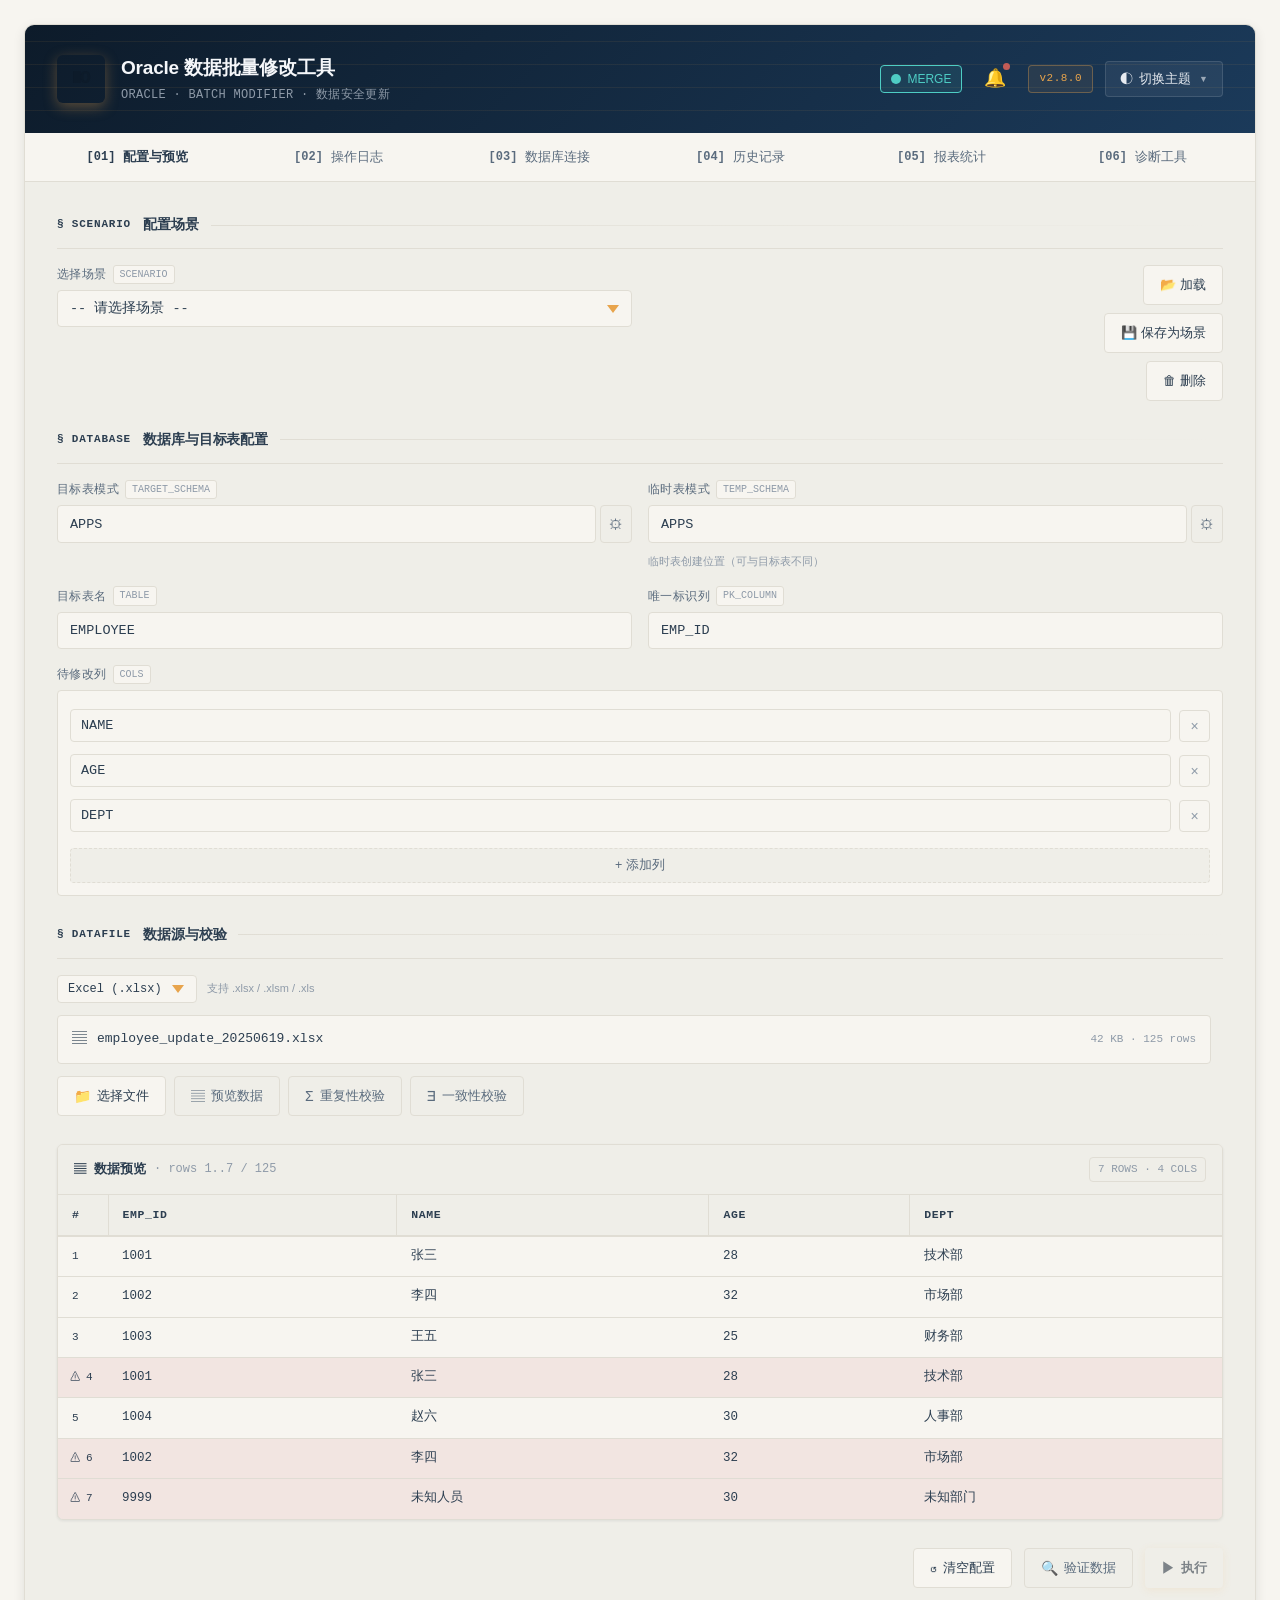
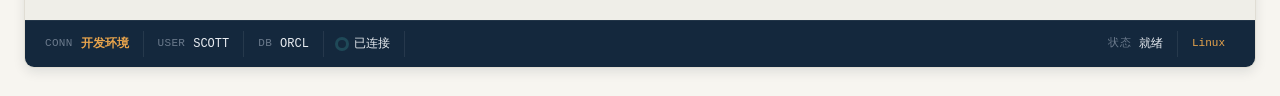
==== commit 3a618e0b: "feat(demo): 迭代更新 v2.8.0 原型，新增 P3 功能展示 - 新增 [05] 报表统计标签页：   ImportStats 7 维度统计卡片 + 最近操作明细表 - 新增 [06] " ====
--- a/demo.html
+++ b/demo.html
@@ -1406,6 +1406,224 @@
         }
 
         /* ============================================================
+           v2.8.0 P3 新增组件
+           ============================================================ */
+
+        /* ---- 统计卡片网格 ---- */
+        .stats-grid {
+            display: grid;
+            grid-template-columns: repeat(auto-fill, minmax(200px, 1fr));
+            gap: 12px;
+            margin-bottom: 20px;
+        }
+        .stat-card {
+            background: var(--bg-soft);
+            border: 1px solid var(--bg-line);
+            border-radius: var(--radius-md);
+            padding: 16px;
+            transition: transform 0.15s, box-shadow 0.15s;
+        }
+        .stat-card:hover {
+            transform: translateY(-2px);
+            box-shadow: var(--shadow-md);
+        }
+        .stat-card .stat-label {
+            font-size: 11px;
+            text-transform: uppercase;
+            letter-spacing: 0.6px;
+            color: var(--text-muted);
+            margin-bottom: 6px;
+        }
+        .stat-card .stat-value {
+            font-size: 28px;
+            font-weight: 700;
+            font-family: var(--font-mono);
+            color: var(--accent-primary);
+        }
+        .stat-card .stat-sub {
+            font-size: 12px;
+            color: var(--text-secondary);
+            margin-top: 4px;
+        }
+        .stat-card.accent-success .stat-value { color: var(--color-success); }
+        .stat-card.accent-error .stat-value { color: var(--color-error); }
+        .stat-card.accent-warning .stat-value { color: var(--color-warning); }
+
+        /* ---- 诊断面板 ---- */
+        .diagnosis-grid {
+            display: grid;
+            grid-template-columns: repeat(auto-fill, minmax(280px, 1fr));
+            gap: 12px;
+        }
+        .diagnosis-card {
+            background: var(--bg-soft);
+            border: 1px solid var(--bg-line);
+            border-radius: var(--radius-md);
+            padding: 14px 16px;
+        }
+        .diagnosis-card .diag-header {
+            display: flex;
+            align-items: center;
+            justify-content: space-between;
+            margin-bottom: 10px;
+        }
+        .diagnosis-card .diag-title {
+            font-size: 13px;
+            font-weight: 600;
+            color: var(--text-primary);
+        }
+        .diagnosis-card .diag-status {
+            font-size: 11px;
+            font-weight: 600;
+            padding: 2px 8px;
+            border-radius: 10px;
+        }
+        .diag-status.pass {
+            background: rgba(78, 205, 196, 0.15);
+            color: var(--color-success);
+        }
+        .diag-status.warn {
+            background: rgba(232, 164, 76, 0.15);
+            color: var(--color-warning);
+        }
+        .diag-status.fail {
+            background: rgba(194, 91, 86, 0.15);
+            color: var(--color-error);
+        }
+        .diagnosis-card .diag-items {
+            font-size: 12px;
+            font-family: var(--font-mono);
+            color: var(--text-secondary);
+            line-height: 1.8;
+        }
+
+        /* ---- 风险标记 ---- */
+        .risk-badge {
+            display: inline-flex;
+            align-items: center;
+            gap: 4px;
+            padding: 4px 10px;
+            border-radius: 12px;
+            font-size: 11px;
+            font-weight: 700;
+            text-transform: uppercase;
+            letter-spacing: 0.5px;
+        }
+        .risk-badge.high {
+            background: rgba(194, 91, 86, 0.15);
+            color: var(--color-error);
+            border: 1px solid rgba(194, 91, 86, 0.3);
+        }
+        .risk-badge.medium {
+            background: rgba(232, 164, 76, 0.15);
+            color: var(--color-warning);
+            border: 1px solid rgba(232, 164, 76, 0.3);
+        }
+        .risk-badge.low {
+            background: rgba(78, 205, 196, 0.15);
+            color: var(--color-success);
+            border: 1px solid rgba(78, 205, 196, 0.3);
+        }
+
+        /* ---- ETA 显示 ---- */
+        .eta-display {
+            font-size: 12px;
+            color: var(--text-muted);
+            font-family: var(--font-mono);
+            text-align: right;
+            margin-top: 4px;
+        }
+
+        /* ---- 取消按钮 ---- */
+        .btn-cancel {
+            background: var(--color-error);
+            color: #fff;
+            border: none;
+            border-radius: var(--radius-sm);
+            padding: 8px 16px;
+            font-size: 13px;
+            cursor: pointer;
+            font-family: var(--font-sans);
+            transition: background 0.15s;
+        }
+        .btn-cancel:hover {
+            background: var(--color-error-dark);
+        }
+
+        /* ---- 通知铃铛 ---- */
+        .notification-bell {
+            position: relative;
+            cursor: pointer;
+            font-size: 18px;
+            padding: 6px 10px;
+            color: var(--text-secondary);
+            transition: color 0.15s;
+        }
+        .notification-bell:hover {
+            color: var(--accent-primary);
+        }
+        .notification-bell .badge-dot {
+            position: absolute;
+            top: 4px;
+            right: 6px;
+            width: 7px;
+            height: 7px;
+            background: var(--color-error);
+            border-radius: 50%;
+        }
+
+        /* ---- MERGE 模式开关 ---- */
+        .merge-mode-toggle {
+            display: inline-flex;
+            align-items: center;
+            gap: 6px;
+            font-size: 12px;
+            color: var(--text-secondary);
+            cursor: pointer;
+            padding: 4px 10px;
+            border-radius: var(--radius-sm);
+            border: 1px solid var(--bg-line);
+            transition: all 0.15s;
+        }
+        .merge-mode-toggle.active {
+            background: rgba(78, 205, 196, 0.1);
+            border-color: var(--color-success);
+            color: var(--color-success);
+        }
+        .merge-mode-toggle .toggle-dot {
+            width: 10px;
+            height: 10px;
+            border-radius: 50%;
+            background: var(--bg-line);
+            transition: background 0.15s;
+        }
+        .merge-mode-toggle.active .toggle-dot {
+            background: var(--color-success);
+        }
+
+        /* ---- 备份管理列表 ---- */
+        .backup-list {
+            width: 100%;
+            border-collapse: collapse;
+            font-size: 13px;
+        }
+        .backup-list th {
+            text-align: left;
+            padding: 8px 12px;
+            font-size: 11px;
+            text-transform: uppercase;
+            letter-spacing: 0.4px;
+            color: var(--text-muted);
+            border-bottom: 1px solid var(--bg-line);
+        }
+        .backup-list td {
+            padding: 8px 12px;
+            border-bottom: 1px solid var(--bg-line);
+            font-family: var(--font-mono);
+            font-size: 12px;
+        }
+
+        /* ============================================================
            响应式
            ============================================================ */
         /* ============================================================
@@ -1736,6 +1954,14 @@
                     </div>
                 </div>
                 <div class="header-actions">
+                    <div class="merge-mode-toggle active" id="mergeToggle" onclick="toggleMergeMode()" title="MERGE INTO 模式：10x~100x 性能提升">
+                        <span class="toggle-dot"></span>
+                        <span>MERGE</span>
+                    </div>
+                    <div class="notification-bell" onclick="alert('通知：未匹配记录 3 条 · 失败记录 5 条\n\n▸ 2026-06-20 10:30 更新 EMPLOYEE\n▸ 成功 120 条 · 失败 5 条')" title="查看通知">
+                        <span>🔔</span>
+                        <span class="badge-dot"></span>
+                    </div>
                     <div class="version-tag">v2.8.0</div>
                     <!-- 主题切换器 -->
                     <div class="theme-switcher">
@@ -1766,6 +1992,14 @@
             <div class="tab" onclick="switchTab(3)">
                 <span class="tab-icon">[04]</span>
                 <span>历史记录</span>
+            </div>
+            <div class="tab" onclick="switchTab(4)">
+                <span class="tab-icon">[05]</span>
+                <span>报表统计</span>
+            </div>
+            <div class="tab" onclick="switchTab(5)">
+                <span class="tab-icon">[06]</span>
+                <span>诊断工具</span>
             </div>
         </div>
 
@@ -1885,8 +2119,17 @@
             <div class="config-section">
                 <div class="section-header">
                     <span class="section-marker">§ DATAFILE</span>
-                    <span class="section-title">Excel 数据源与校验</span>
+                    <span class="section-title">数据源与校验</span>
                     <span class="section-rule"></span>
+                </div>
+
+                <div style="display: flex; gap: 10px; align-items: center; margin-bottom: 12px;">
+                    <select class="field-select" style="width: 140px; padding: 6px 10px; font-size: 12px;" id="dataSourceType" onchange="switchDataSource()">
+                        <option value="xlsx" selected>Excel (.xlsx)</option>
+                        <option value="csv">CSV (.csv)</option>
+                        <option value="json">JSON (.json)</option>
+                    </select>
+                    <span style="font-size: 11px; color: var(--text-muted);" id="dataSourceHint">支持 .xlsx / .xlsm / .xls</span>
                 </div>
 
                 <div class="file-panel">
@@ -2096,6 +2339,7 @@
                         <select class="field-select" id="connectionSelect" onchange="switchConnection()">
                             <option value="dev" selected>开发环境 · DEV</option>
                             <option value="test">测试环境 · TEST</option>
+                            <option value="uat">UAT环境 · UAT</option>
                             <option value="prod">生产环境 · PROD</option>
                         </select>
                     </div>
@@ -2226,6 +2470,231 @@
             </div>
         </div>
 
+        <!-- ============== 页面 05：报表统计 ============== -->
+        <div class="tab-content" id="tab-4">
+            <div class="config-section">
+                <div class="section-header">
+                    <span class="section-marker">§ STATS</span>
+                    <span class="section-title">导入统计 (ImportStats)</span>
+                    <span class="section-rule"></span>
+                </div>
+                <div style="display: flex; gap: 10px; margin-bottom: 16px;">
+                    <button class="btn btn-secondary" onclick="refreshStats()">
+                        <span class="btn-icon">↻</span>
+                        <span>刷新</span>
+                    </button>
+                    <button class="btn btn-ghost" onclick="exportStatsCSV()">
+                        <span class="btn-icon">⤓</span>
+                        <span>导出 CSV</span>
+                    </button>
+                </div>
+            </div>
+
+            <div class="stats-grid">
+                <div class="stat-card">
+                    <div class="stat-label">总更新次数</div>
+                    <div class="stat-value">2,847</div>
+                    <div class="stat-sub">本月 +342</div>
+                </div>
+                <div class="stat-card accent-success">
+                    <div class="stat-label">成功率</div>
+                    <div class="stat-value">98.2%</div>
+                    <div class="stat-sub">2,795 / 2,847</div>
+                </div>
+                <div class="stat-card accent-error">
+                    <div class="stat-label">失败记录</div>
+                    <div class="stat-value">52</div>
+                    <div class="stat-sub">本月 3 条</div>
+                </div>
+                <div class="stat-card">
+                    <div class="stat-label">操作表数</div>
+                    <div class="stat-value">18</div>
+                    <div class="stat-sub">EMPLOYEE 最频繁</div>
+                </div>
+                <div class="stat-card">
+                    <div class="stat-label">总行数</div>
+                    <div class="stat-value">426K</div>
+                    <div class="stat-sub">日均 1,420 行</div>
+                </div>
+                <div class="stat-card accent-warning">
+                    <div class="stat-label">未匹配记录</div>
+                    <div class="stat-value">1,204</div>
+                    <div class="stat-sub">占比 0.28%</div>
+                </div>
+                <div class="stat-card">
+                    <div class="stat-label">平均耗时</div>
+                    <div class="stat-value">3.2s</div>
+                    <div class="stat-sub">MERGE 模式 1.1s</div>
+                </div>
+            </div>
+
+            <div class="data-panel">
+                <div class="panel-header">
+                    <div class="panel-title">最近操作明细 <span style="color: var(--text-muted); font-weight: 400; font-size: 12px; font-family: var(--font-mono);">· recent_ops</span></div>
+                    <div class="panel-badge">7 DAYS</div>
+                </div>
+                <div class="table-wrapper">
+                    <table class="data-table">
+                        <thead>
+                            <tr>
+                                <th>日期</th>
+                                <th>目标表</th>
+                                <th style="text-align: center;">总行数</th>
+                                <th style="text-align: center;">成功</th>
+                                <th style="text-align: center;">失败</th>
+                                <th>模式</th>
+                                <th>耗时</th>
+                            </tr>
+                        </thead>
+                        <tbody>
+                            <tr>
+                                <td style="font-family: var(--font-mono);">2026-06-20</td>
+                                <td style="font-family: var(--font-mono);">EMPLOYEE</td>
+                                <td style="text-align: center;">125</td>
+                                <td style="text-align: center; color: var(--color-success);">120</td>
+                                <td style="text-align: center; color: var(--color-error);">5</td>
+                                <td><span class="risk-badge low">MERGE</span></td>
+                                <td style="font-family: var(--font-mono);">1.1s</td>
+                            </tr>
+                            <tr>
+                                <td style="font-family: var(--font-mono);">2026-06-19</td>
+                                <td style="font-family: var(--font-mono);">DEPARTMENT</td>
+                                <td style="text-align: center;">50</td>
+                                <td style="text-align: center; color: var(--color-success);">50</td>
+                                <td style="text-align: center;">0</td>
+                                <td><span class="risk-badge low">MERGE</span></td>
+                                <td style="font-family: var(--font-mono);">0.8s</td>
+                            </tr>
+                            <tr>
+                                <td style="font-family: var(--font-mono);">2026-06-18</td>
+                                <td style="font-family: var(--font-mono);">ORDERS</td>
+                                <td style="text-align: center;">3,200</td>
+                                <td style="text-align: center; color: var(--color-success);">3,180</td>
+                                <td style="text-align: center; color: var(--color-error);">20</td>
+                                <td><span class="risk-badge medium">ROW</span></td>
+                                <td style="font-family: var(--font-mono);">12.4s</td>
+                            </tr>
+                        </tbody>
+                    </table>
+                </div>
+            </div>
+        </div>
+
+        <!-- ============== 页面 06：诊断工具 ============== -->
+        <div class="tab-content" id="tab-5">
+            <div class="config-section">
+                <div class="section-header">
+                    <span class="section-marker">§ DIAG</span>
+                    <span class="section-title">系统诊断 & 备份管理</span>
+                    <span class="section-rule"></span>
+                </div>
+                <div style="display: flex; gap: 10px; margin-bottom: 16px;">
+                    <button class="btn btn-teal" onclick="runDiagnosis()">
+                        <span class="btn-icon">🔍</span>
+                        <span>运行诊断</span>
+                    </button>
+                    <button class="btn btn-secondary" onclick="cleanOldBackups()">
+                        <span class="btn-icon">🗑</span>
+                        <span>清理旧备份</span>
+                    </button>
+                </div>
+            </div>
+
+            <div class="diagnosis-grid">
+                <div class="diagnosis-card">
+                    <div class="diag-header">
+                        <span class="diag-title">Python 环境</span>
+                        <span class="diag-status pass">正常</span>
+                    </div>
+                    <div class="diag-items">
+                        <div>Python 3.11.9</div>
+                        <div>oracledb 2.5.1</div>
+                        <div>openpyxl 3.1.5</div>
+                        <div>cryptography 45.0.7</div>
+                    </div>
+                </div>
+                <div class="diagnosis-card">
+                    <div class="diag-header">
+                        <span class="diag-title">数据库连接</span>
+                        <span class="diag-status pass">正常</span>
+                    </div>
+                    <div class="diag-items">
+                        <div>连接池: 5/10 活跃</div>
+                        <div>延迟: 12ms</div>
+                        <div>Oracle 19c EE</div>
+                        <div>字符集: AL32UTF8</div>
+                    </div>
+                </div>
+                <div class="diagnosis-card">
+                    <div class="diag-header">
+                        <span class="diag-title">配置检查</span>
+                        <span class="diag-status warn">注意</span>
+                    </div>
+                    <div class="diag-items">
+                        <div>config.json: 正常</div>
+                        <div>加密密钥: 有效</div>
+                        <div>审计日志: 完整 (HMAC 通过)</div>
+                        <div>备份上限: 10 (当前 8)</div>
+                    </div>
+                </div>
+                <div class="diagnosis-card">
+                    <div class="diag-header">
+                        <span class="diag-title">磁盘空间</span>
+                        <span class="diag-status pass">正常</span>
+                    </div>
+                    <div class="diag-items">
+                        <div>日志目录: 24 MB</div>
+                        <div>备份目录: 1.2 GB</div>
+                        <div>可用空间: 45.8 GB</div>
+                        <div>临时文件: 0.5 MB</div>
+                    </div>
+                </div>
+            </div>
+
+            <div class="data-panel" style="margin-top: 20px;">
+                <div class="panel-header">
+                    <div class="panel-title">备份表列表 <span style="color: var(--text-muted); font-weight: 400; font-size: 12px; font-family: var(--font-mono);">· backup_tables</span></div>
+                    <div class="panel-badge">8 BACKUPS</div>
+                </div>
+                <div class="table-wrapper">
+                    <table class="backup-list">
+                        <thead>
+                            <tr>
+                                <th>备份表名</th>
+                                <th>源表</th>
+                                <th>行数</th>
+                                <th>创建时间</th>
+                                <th>操作</th>
+                            </tr>
+                        </thead>
+                        <tbody>
+                            <tr>
+                                <td>EMPLOYEE_BAK_20260620_103000</td>
+                                <td>APPS.EMPLOYEE</td>
+                                <td style="text-align: center;">125</td>
+                                <td>2026-06-20 10:30</td>
+                                <td><button class="btn btn-ghost" style="font-size: 11px; padding: 2px 8px;">恢复</button></td>
+                            </tr>
+                            <tr>
+                                <td>DEPARTMENT_BAK_20260619_154500</td>
+                                <td>APPS.DEPARTMENT</td>
+                                <td style="text-align: center;">50</td>
+                                <td>2026-06-19 15:45</td>
+                                <td><button class="btn btn-ghost" style="font-size: 11px; padding: 2px 8px;">恢复</button></td>
+                            </tr>
+                            <tr>
+                                <td>ORDERS_BAK_20260618_091200</td>
+                                <td>APPS.ORDERS</td>
+                                <td style="text-align: center;">3,200</td>
+                                <td>2026-06-18 09:12</td>
+                                <td><button class="btn btn-ghost" style="font-size: 11px; padding: 2px 8px;">恢复</button></td>
+                            </tr>
+                        </tbody>
+                    </table>
+                </div>
+            </div>
+        </div>
+
         <!-- ============== 状态栏 ============== -->
         <div class="status-bar">
             <div class="status-cell">
@@ -2311,6 +2780,21 @@
                         <div class="info-val">employee_update_20250619.xlsx</div>
                     </div>
                     <div class="info-row">
+                        <div class="info-key">更新模式</div>
+                        <div class="info-val" id="infoMergeMode" style="color: var(--color-success);">MERGE INTO (批量)</div>
+                    </div>
+                    <div class="info-row">
+                        <div class="info-key">环境</div>
+                        <div class="info-val" id="infoEnv">DEV · 开发环境</div>
+                    </div>
+                    <div class="info-row">
+                        <div class="info-key">风险评估</div>
+                        <div class="info-val" style="display: flex; align-items: center; gap: 8px;">
+                            <span class="risk-badge low" id="infoRiskBadge">LOW</span>
+                            <span style="font-size: 12px; color: var(--text-muted);">常规更新 · 125 行</span>
+                        </div>
+                    </div>
+                    <div class="info-row">
                         <div class="info-key">总行数</div>
                         <div class="info-val">125 行</div>
                     </div>
@@ -2341,7 +2825,7 @@
                     <div class="modal-icon">⏳</div>
                     <div>
                         <div class="modal-title">正在执行批量更新</div>
-                        <div class="modal-subtitle">请勿关闭窗口</div>
+                        <div class="modal-subtitle">请勿关闭窗口 · <span id="progressETA" style="color: var(--accent-primary);">预计剩余: —</span></div>
                     </div>
                 </div>
                 <button class="modal-close" onclick="hideProgressModal()">×</button>
@@ -2378,6 +2862,12 @@
 
                 <div class="progress-detail" id="progressDetail">
                     ▸ 正在连接数据库 ORCL @ 192.168.1.100:1521 ...
+                </div>
+
+                <div style="margin-top: 16px; display: flex; gap: 8px; justify-content: flex-end;">
+                    <button class="btn-cancel" id="cancelBtn" onclick="cancelOperation()">
+                        <span>✕ 取消操作</span>
+                    </button>
                 </div>
             </div>
         </div>
@@ -3042,6 +3532,9 @@
             const pct = document.getElementById('progressPct');
             const rows = document.getElementById('progressRows');
             const detail = document.getElementById('progressDetail');
+            const eta = document.getElementById('progressETA');
+            const cancelBtn = document.getElementById('cancelBtn');
+            if (cancelBtn) { cancelBtn.disabled = false; cancelBtn.style.opacity = '1'; }
             const steps = [
                 { max: 33, text: '▸ 正在创建备份表 EMPLOYEE_BAK_20250619 ...', target: 'step1' },
                 { max: 66, text: '▸ 正在导入 Excel 数据到临时表 TMP_EMP_0x8472 ...', target: 'step2' },
@@ -3050,12 +3543,15 @@
             ];
             let stepIdx = 0;
             const total = 125;
-
-            const timer = setInterval(() => {
+            const startTime = Date.now();
+
+            cancelTimer = setInterval(() => {
                 p += 4 + Math.random() * 6;
                 if (p >= 100) {
                     p = 100;
-                    clearInterval(timer);
+                    clearInterval(cancelTimer);
+                    cancelTimer = null;
+                    if (cancelBtn) { cancelBtn.disabled = true; cancelBtn.style.opacity = '0.5'; }
                     // 完成：把所有步骤标记为 completed
                     ['step1', 'step2', 'step3'].forEach(id => {
                         const el = document.getElementById(id);
@@ -3065,6 +3561,7 @@
                         }
                     });
                     detail.textContent = '✓ 完成！120 行更新成功，5 行失败（已记录到失败日志）';
+                    if (eta) eta.textContent = '已完成';
                     addLog('批量更新完成 · 成功 120 条 · 失败 5 条', 'success');
                     updateStatusBar('更新完成');
                 }
@@ -3072,6 +3569,17 @@
                 fill.style.width = p + '%';
                 pct.textContent = Math.floor(p) + '%';
                 rows.textContent = Math.floor((p / 100) * total) + ' / ' + total + ' 行';
+
+                // ETA 计算
+                if (p > 0 && p < 100 && eta) {
+                    const elapsed = (Date.now() - startTime) / 1000;
+                    const remaining = (elapsed / p) * (100 - p);
+                    if (remaining < 60) {
+                        eta.textContent = '预计剩余: ' + Math.ceil(remaining) + 's';
+                    } else {
+                        eta.textContent = '预计剩余: ' + Math.ceil(remaining / 60) + 'm ';
+                    }
+                }
 
                 // 切换步骤高亮
                 const newIdx = p < 33 ? 0 : (p < 66 ? 1 : 2);
@@ -3094,7 +3602,27 @@
         function switchConnection() {
             const sel = document.getElementById('connectionSelect');
             const name = sel.options[sel.selectedIndex].text.split(' · ')[0];
+            const env = sel.options[sel.selectedIndex].text;
             document.getElementById('sbConn').textContent = name;
+            const infoEnv = document.getElementById('infoEnv');
+            const infoRisk = document.getElementById('infoRiskBadge');
+            if (infoEnv) infoEnv.textContent = env;
+            // 根据环境更新风险评估
+            if (infoRisk) {
+                if (sel.value === 'prod') {
+                    infoRisk.textContent = 'HIGH';
+                    infoRisk.className = 'risk-badge high';
+                    infoRisk.nextElementSibling.textContent = '生产环境 · 125 行';
+                } else if (sel.value === 'uat') {
+                    infoRisk.textContent = 'MEDIUM';
+                    infoRisk.className = 'risk-badge medium';
+                    infoRisk.nextElementSibling.textContent = 'UAT 环境 · 125 行';
+                } else {
+                    infoRisk.textContent = 'LOW';
+                    infoRisk.className = 'risk-badge low';
+                    infoRisk.nextElementSibling.textContent = '常规更新 · 125 行';
+                }
+            }
             addLog('切换连接到: ' + name, 'info');
         }
 
@@ -3119,6 +3647,112 @@
                 updateStatusBar('已刷新');
             }, 400);
         }
+
+        // ================== 报表统计 ==================
+        function refreshStats() {
+            updateStatusBar('刷新统计中...');
+            addLog('刷新 7 维度导入统计...', 'info');
+            setTimeout(() => {
+                updateStatusBar('统计已刷新');
+                addLog('统计刷新完成 · 2,847 次操作 · 成功率 98.2%', 'success');
+            }, 500);
+        }
+
+        function exportStatsCSV() {
+            addLog('导出统计报表为 CSV ...', 'info');
+            setTimeout(() => {
+                alert('统计报表已导出: import_stats_20260620.csv');
+            }, 300);
+        }
+
+        // ================== 诊断工具 ==================
+        function runDiagnosis() {
+            updateStatusBar('运行诊断中...');
+            addLog('开始四维度系统诊断...', 'info');
+            const statuses = document.querySelectorAll('#tab-5 .diag-status');
+            statuses.forEach(s => {
+                s.textContent = '检测中...';
+                s.className = 'diag-status warn';
+            });
+            setTimeout(() => {
+                document.querySelectorAll('#tab-5 .diag-status').forEach((s, i) => {
+                    const results = ['pass', 'pass', 'warn', 'pass'];
+                    s.textContent = results[i] === 'pass' ? '正常' : '注意';
+                    s.className = 'diag-status ' + results[i];
+                });
+                addLog('诊断完成 · 4/4 项通过 · 1 项警告', 'success');
+                updateStatusBar('诊断完成');
+                alert('系统诊断完成！\n\n✓ Python 环境: 正常\n✓ 数据库连接: 正常\n⚠ 配置检查: 备份数接近上限\n✓ 磁盘空间: 正常');
+            }, 1200);
+        }
+
+        function cleanOldBackups() {
+            if (confirm('确定要清理 7 天前的旧备份表吗？此操作不可恢复。')) {
+                updateStatusBar('清理备份中...');
+                addLog('清理旧备份表...', 'warning');
+                setTimeout(() => {
+                    addLog('已清理 2 个旧备份表', 'success');
+                    updateStatusBar('清理完成');
+                    alert('已清理 2 个旧备份表');
+                }, 600);
+            }
+        }
+
+        // ================== MERGE 模式切换 ==================
+        let mergeMode = true;
+        function toggleMergeMode() {
+            mergeMode = !mergeMode;
+            const toggle = document.getElementById('mergeToggle');
+            const infoMerge = document.getElementById('infoMergeMode');
+            if (mergeMode) {
+                toggle.classList.add('active');
+                if (infoMerge) { infoMerge.textContent = 'MERGE INTO (批量)'; infoMerge.style.color = 'var(--color-success)'; }
+                addLog('已切换为 MERGE INTO 模式 (性能 10x~100x)', 'info');
+            } else {
+                toggle.classList.remove('active');
+                if (infoMerge) { infoMerge.textContent = '逐行 UPDATE'; infoMerge.style.color = 'var(--color-warning)'; }
+                addLog('已切换为逐行 UPDATE 模式', 'info');
+            }
+        }
+
+        // ================== 取消操作 ==================
+        let cancelTimer = null;
+        function cancelOperation() {
+            if (cancelTimer) {
+                clearInterval(cancelTimer);
+                cancelTimer = null;
+            }
+            const fill = document.getElementById('progressFill');
+            if (fill) fill.style.width = '0%';
+            const pct = document.getElementById('progressPct');
+            if (pct) pct.textContent = '已取消';
+            const detail = document.getElementById('progressDetail');
+            if (detail) detail.textContent = '✕ 操作已取消 · 事务已回滚';
+            const eta = document.getElementById('progressETA');
+            if (eta) eta.textContent = '—';
+            document.getElementById('progressModal').classList.remove('active');
+            addLog('操作已被用户取消 · 事务已回滚', 'warning');
+            updateStatusBar('已取消');
+            const cancelBtn = document.getElementById('cancelBtn');
+            if (cancelBtn) { cancelBtn.disabled = true; cancelBtn.style.opacity = '0.5'; }
+        }
+
+        // ================== 数据源类型切换 ==================
+        function switchDataSource() {
+            const type = document.getElementById('dataSourceType').value;
+            const hint = document.getElementById('dataSourceHint');
+            const path = document.getElementById('filePath');
+            const meta = document.getElementById('fileMeta');
+            const hints = {
+                'xlsx': '支持 .xlsx / .xlsm / .xls',
+                'csv': '支持 .csv UTF-8 · 流式读取 1000 万行',
+                'json': '支持 .json · 数组/对象格式'
+            };
+            if (hint) hint.textContent = hints[type] || '';
+            if (path) path.textContent = 'employee_update_20250619.' + type;
+            if (meta) meta.textContent = type === 'csv' ? '2.4 MB · 125 rows' : (type === 'json' ? '3.1 MB · 125 rows' : '42 KB · 125 rows');
+            addLog('切换数据源类型: ' + type.toUpperCase(), 'info');
+        }
     </script>
 </body>
 </html>
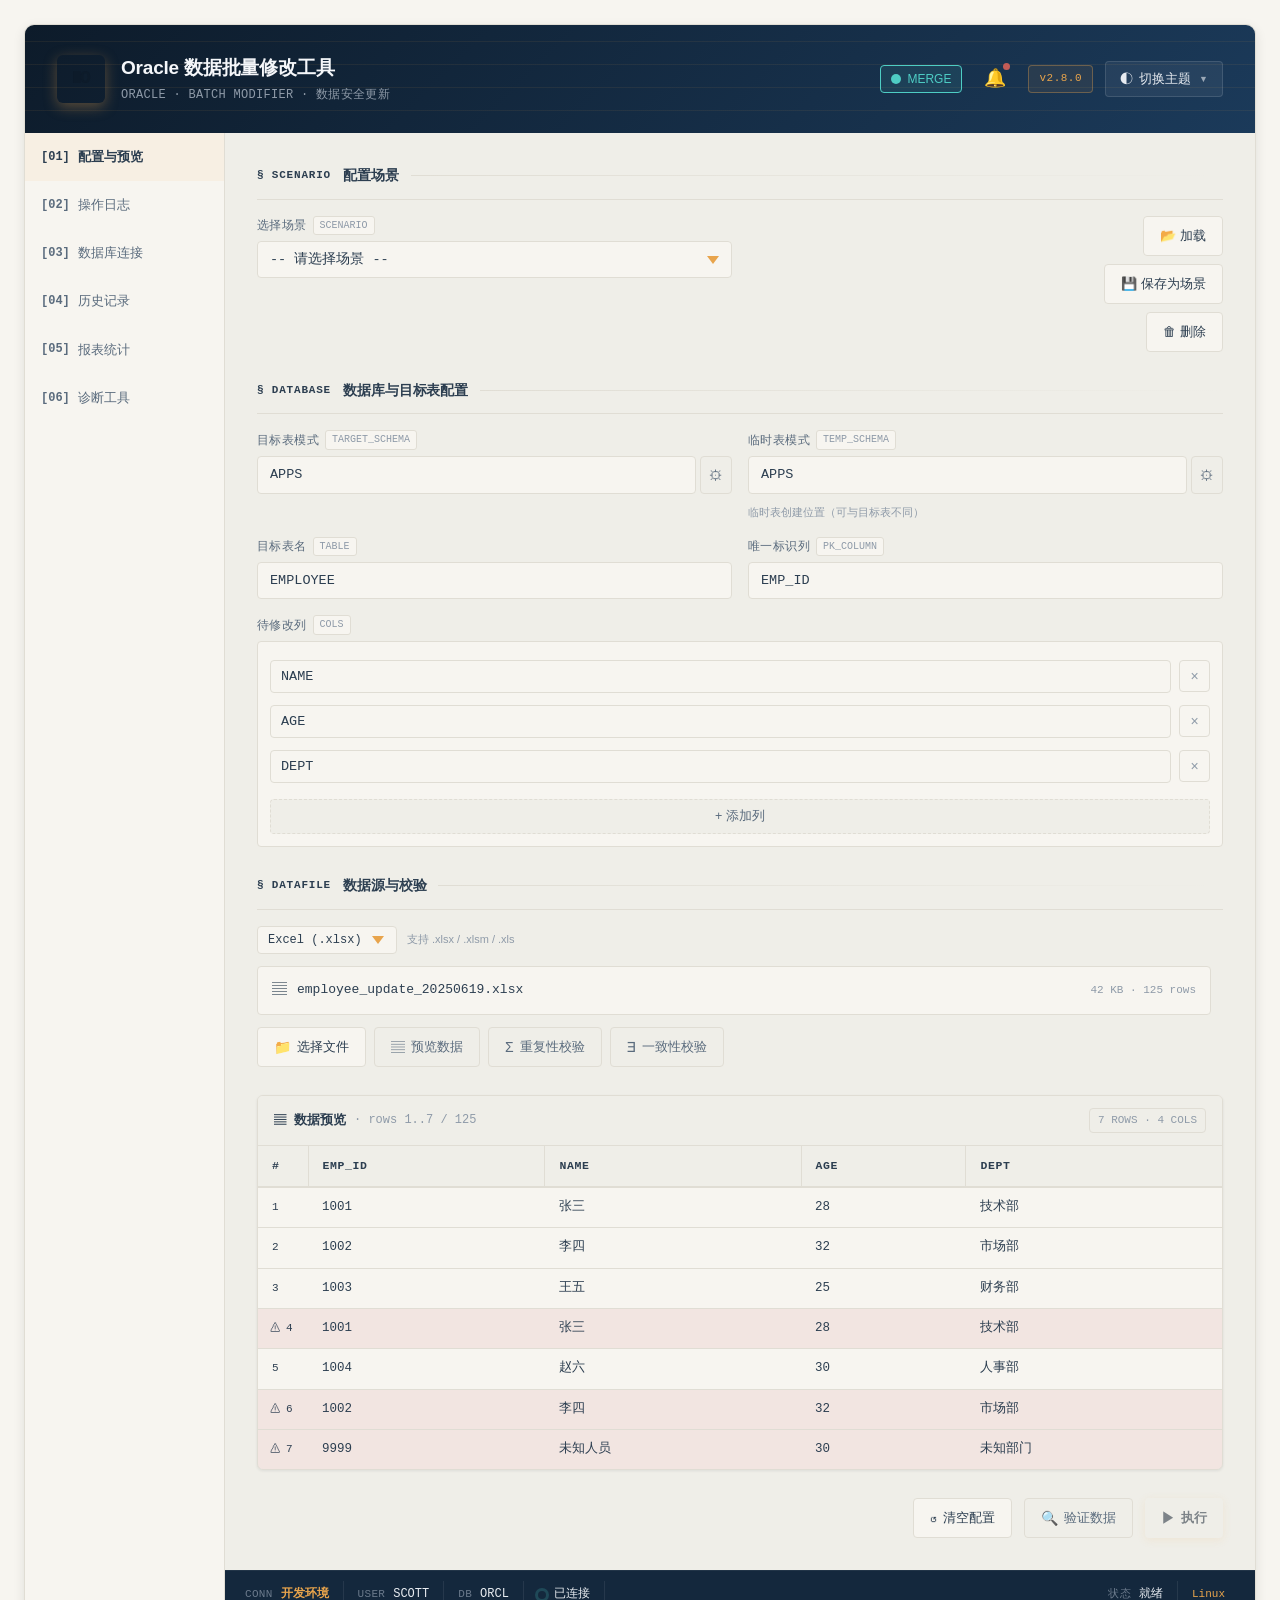
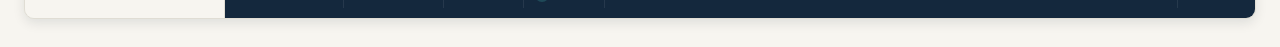
==== commit 1dc88c15: "feat(UI): 将主界面导航从顶部水平栏迁移到左侧纵向栏 - demo.html：   - 新增 .main-layout / .sidebar / .main-area 布局   - 将 6 个" ====
--- a/demo.html
+++ b/demo.html
@@ -362,20 +362,42 @@
         }
 
         /* ============================================================
-           标签页导航 · 数据库表选项卡风格
+           主布局 · 左侧边栏 + 右侧内容区
+           ============================================================ */
+        .main-layout {
+            display: flex;
+            flex-direction: row;
+            min-height: 0;
+        }
+
+        .sidebar {
+            width: 200px;
+            background: var(--bg);
+            border-right: 1px solid var(--bg-line);
+            flex-shrink: 0;
+            display: flex;
+        }
+
+        .main-area {
+            flex: 1;
+            min-width: 0;
+            display: flex;
+            flex-direction: column;
+        }
+
+        /* ============================================================
+           标签页导航 · 左侧纵向边栏风格
            ============================================================ */
         .tabs {
             display: flex;
-            background: var(--bg);
-            border-bottom: 1px solid var(--bg-line);
-            position: relative;
-            padding: 0 12px;
+            flex-direction: column;
+            width: 100%;
         }
 
         .tab {
-            flex: 1;
+            width: 100%;
             padding: 14px 16px;
-            text-align: center;
+            text-align: left;
             cursor: pointer;
             transition: all 0.2s ease;
             position: relative;
@@ -387,7 +409,7 @@
             font-family: var(--font-sans);
             display: flex;
             align-items: center;
-            justify-content: center;
+            justify-content: flex-start;
             gap: 8px;
         }
 
@@ -406,6 +428,7 @@
         .tab.active {
             color: var(--text-primary);
             font-weight: 600;
+            background: rgba(232, 164, 76, 0.08);
         }
 
         .tab.active .tab-icon {
@@ -415,24 +438,12 @@
         .tab.active::after {
             content: '';
             position: absolute;
-            bottom: -1px;
-            left: 20%;
-            right: 20%;
-            height: 2px;
+            top: 0;
+            bottom: 0;
+            left: 0;
+            width: 2px;
             background: var(--amber-500);
-            border-radius: 2px 2px 0 0;
-        }
-
-        .tab.active::before {
-            content: '';
-            position: absolute;
-            top: 10px;
-            bottom: 10px;
-            left: 12px;
-            right: 12px;
-            background: rgba(232, 164, 76, 0.08);
-            border-radius: var(--radius-sm);
-            z-index: -1;
+            border-radius: 0;
         }
 
         .tab-content {
@@ -1643,11 +1654,13 @@
             .data-stream { display: none; }
             .header-actions { width: 100%; justify-content: flex-end; }
 
-            .tabs { padding: 0 4px; overflow-x: auto; -webkit-overflow-scrolling: touch; }
-            .tab { font-size: 12px; padding: 12px 8px; white-space: nowrap; flex-shrink: 0; flex: 1 1 auto; min-width: 80px; }
+            .main-layout { flex-direction: column; }
+            .sidebar { width: 100%; border-right: none; border-bottom: 1px solid var(--bg-line); }
+            .tabs { flex-direction: row; padding: 0 4px; overflow-x: auto; -webkit-overflow-scrolling: touch; }
+            .tab { flex: 1 1 auto; padding: 12px 8px; text-align: center; justify-content: center; font-size: 12px; white-space: nowrap; min-width: 80px; }
             .tab-icon { display: none; }
-            .tab.active::before { left: 4px; right: 4px; }
-            .tab.active::after { left: 10%; right: 10%; }
+            .tab.active { background: rgba(232, 164, 76, 0.08); }
+            .tab.active::after { top: auto; bottom: -1px; left: 10%; right: 10%; width: auto; height: 2px; border-radius: 2px 2px 0 0; }
 
             .status-bar { flex-wrap: wrap; gap: 4px; padding: 8px 10px; font-size: 11px; }
             .status-cell { border-right: none; padding: 3px 8px; }
@@ -1975,33 +1988,38 @@
             </div>
         </div>
 
-        <!-- ============== 标签页导航 ============== -->
-        <div class="tabs">
-            <div class="tab active" onclick="switchTab(0)">
-                <span class="tab-icon">[01]</span>
-                <span>配置与预览</span>
-            </div>
-            <div class="tab" onclick="switchTab(1)">
-                <span class="tab-icon">[02]</span>
-                <span>操作日志</span>
-            </div>
-            <div class="tab" onclick="switchTab(2)">
-                <span class="tab-icon">[03]</span>
-                <span>数据库连接</span>
-            </div>
-            <div class="tab" onclick="switchTab(3)">
-                <span class="tab-icon">[04]</span>
-                <span>历史记录</span>
-            </div>
-            <div class="tab" onclick="switchTab(4)">
-                <span class="tab-icon">[05]</span>
-                <span>报表统计</span>
-            </div>
-            <div class="tab" onclick="switchTab(5)">
-                <span class="tab-icon">[06]</span>
-                <span>诊断工具</span>
-            </div>
-        </div>
+        <div class="main-layout">
+            <!-- ============== 标签页导航 ============== -->
+            <div class="sidebar">
+                <div class="tabs">
+                    <div class="tab active" onclick="switchTab(0)">
+                        <span class="tab-icon">[01]</span>
+                        <span>配置与预览</span>
+                    </div>
+                    <div class="tab" onclick="switchTab(1)">
+                        <span class="tab-icon">[02]</span>
+                        <span>操作日志</span>
+                    </div>
+                    <div class="tab" onclick="switchTab(2)">
+                        <span class="tab-icon">[03]</span>
+                        <span>数据库连接</span>
+                    </div>
+                    <div class="tab" onclick="switchTab(3)">
+                        <span class="tab-icon">[04]</span>
+                        <span>历史记录</span>
+                    </div>
+                    <div class="tab" onclick="switchTab(4)">
+                        <span class="tab-icon">[05]</span>
+                        <span>报表统计</span>
+                    </div>
+                    <div class="tab" onclick="switchTab(5)">
+                        <span class="tab-icon">[06]</span>
+                        <span>诊断工具</span>
+                    </div>
+                </div>
+            </div>
+
+            <div class="main-area">
 
         <!-- ============== 页面 01：配置与预览 ============== -->
         <div class="tab-content active" id="tab-0">
@@ -2722,6 +2740,8 @@
                 <span class="status-value" id="sbOS" style="color: var(--accent-primary); font-size: 11px;"></span>
             </div>
         </div>
+            </div>
+        </div>
     </div>
 
     <!-- ============== 模态框：确认执行 ============== -->
@@ -3174,7 +3194,7 @@
         }
 
         // ================== 键盘导航 ==================
-        // 左右键切换标签页
+        // 上下键切换左侧标签页，左右键滚动内容区
         document.addEventListener('keydown', function(e) {
             const tabs = document.querySelectorAll('.tab');
             const activeTab = document.querySelector('.tab.active');
@@ -3182,18 +3202,18 @@
             let currentIdx = 0;
             tabs.forEach((t, i) => { if (t.classList.contains('active')) currentIdx = i; });
             
-            if (e.key === 'ArrowLeft') {
+            if (e.key === 'ArrowUp') {
                 let newIdx = (currentIdx - 1 + tabs.length) % tabs.length;
                 tabs[newIdx].click();
-            } else if (e.key === 'ArrowRight') {
+            } else if (e.key === 'ArrowDown') {
                 let newIdx = (currentIdx + 1) % tabs.length;
                 tabs[newIdx].click();
-            } else if (e.key === 'ArrowUp') {
+            } else if (e.key === 'ArrowLeft') {
                 const activeContent = document.querySelector('.tab-content.active');
-                if (activeContent) activeContent.scrollTop -= 100;
-            } else if (e.key === 'ArrowDown') {
+                if (activeContent) activeContent.scrollLeft -= 100;
+            } else if (e.key === 'ArrowRight') {
                 const activeContent = document.querySelector('.tab-content.active');
-                if (activeContent) activeContent.scrollTop += 100;
+                if (activeContent) activeContent.scrollLeft += 100;
             }
         });
 
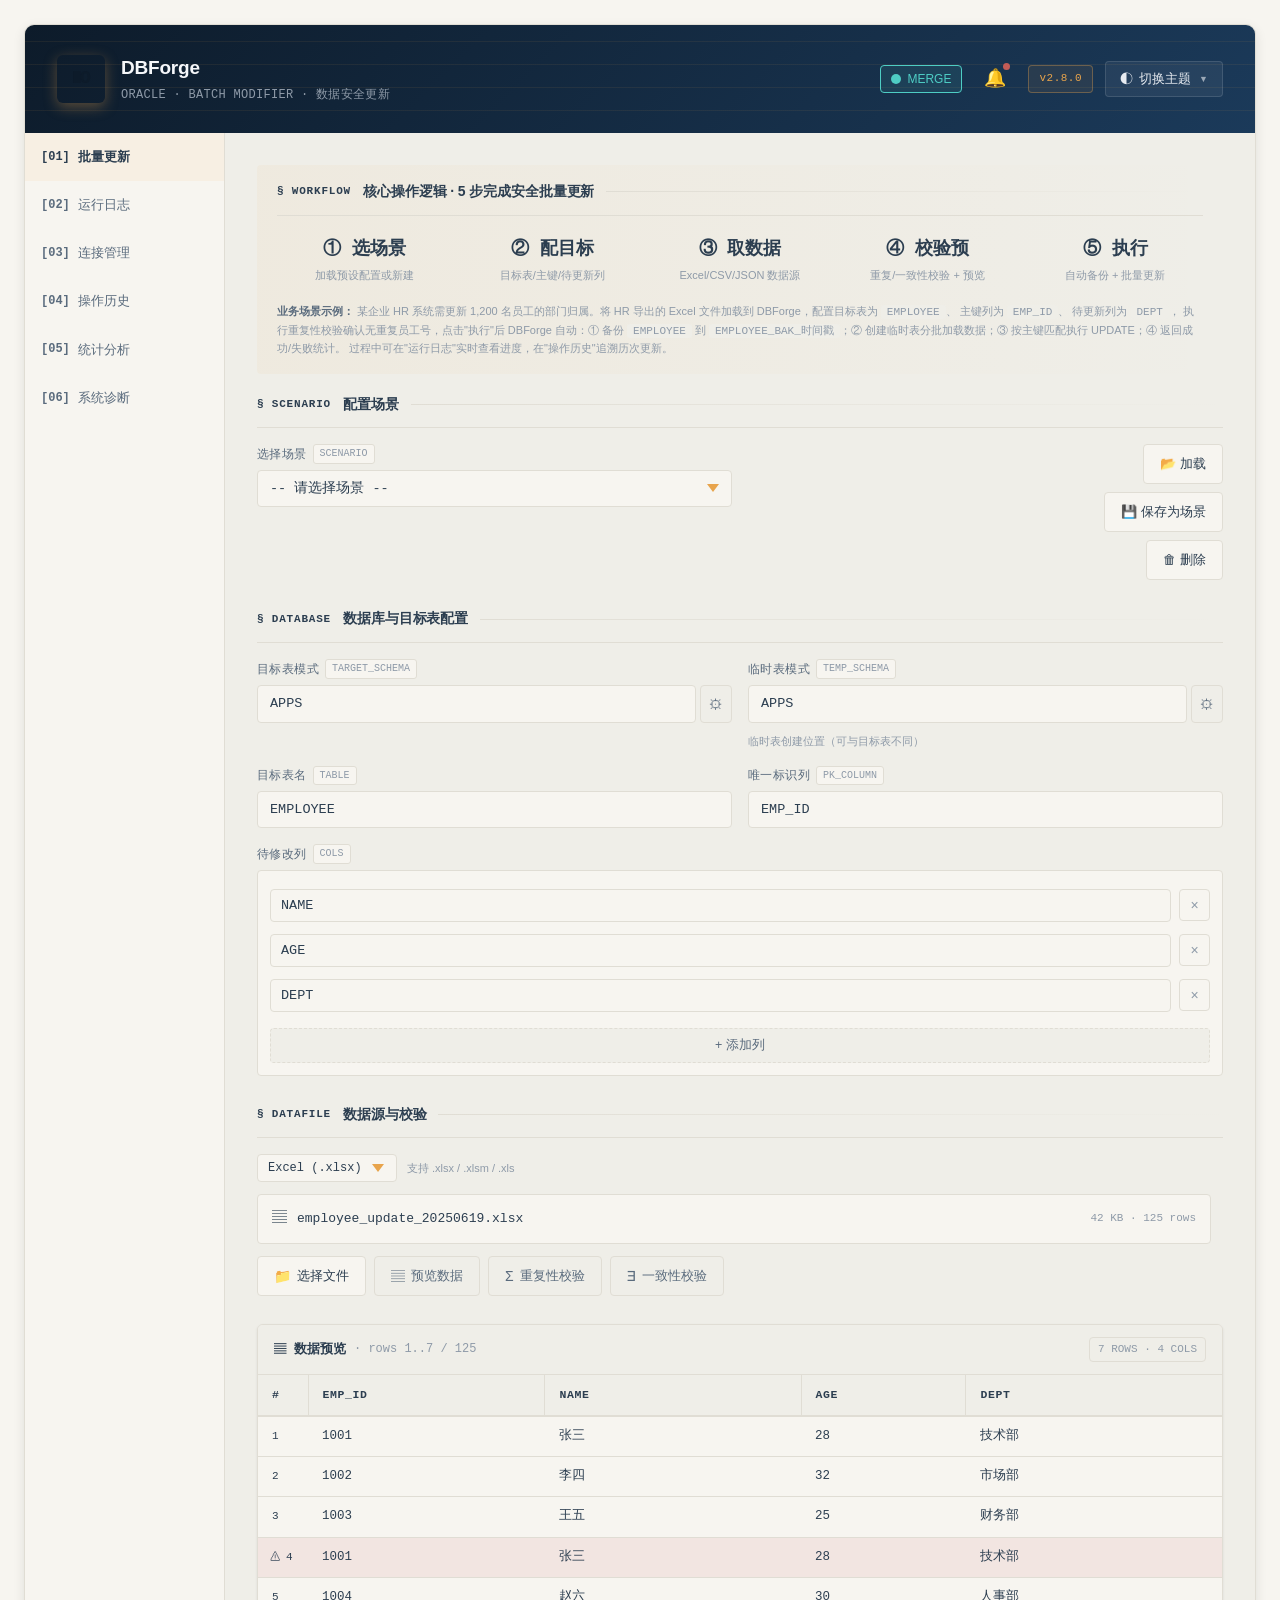
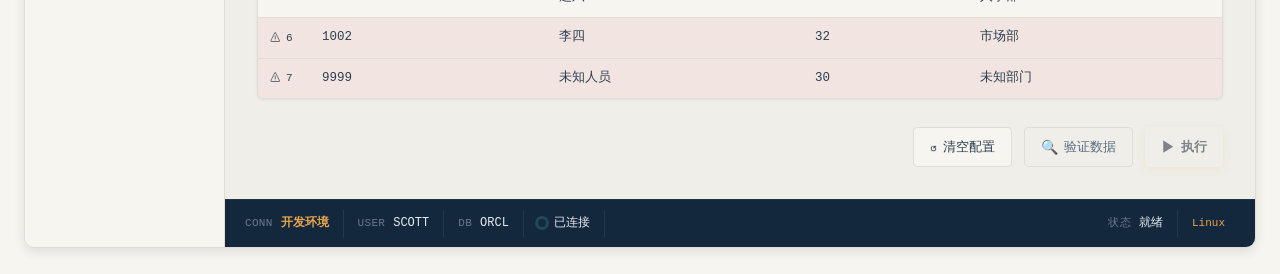
==== commit 9e10995f: "feat(branding): 软件名称统一为 DBForge；菜单名称按方案A重命名；批量更新页新增业务场景说明 ## 软件名称统一 - Oracle 数据批量修改工具 / OracleBatchU" ====
--- a/demo.html
+++ b/demo.html
@@ -3,7 +3,7 @@
 <head>
     <meta charset="UTF-8">
     <meta name="viewport" content="width=device-width, initial-scale=1.0, viewport-fit=cover">
-    <title>Oracle 数据批量修改工具 · v2.8.0</title>
+    <title>DBForge · v2.8.0</title>
     <style>
         /* ============================================================
            三套主题系统 · 设计令牌 / Design Tokens
@@ -1265,7 +1265,7 @@
         }
 
         /* ============================================================
-           历史记录状态标签
+           操作历史状态标签
            ============================================================ */
         .status-tag {
             display: inline-flex;
@@ -1962,7 +1962,7 @@
                 <div class="header-brand">
                     <div class="brand-mark">∎O</div>
                     <div class="brand-text">
-                        <div class="brand-title">Oracle 数据批量修改工具</div>
+                        <div class="brand-title">DBForge</div>
                         <div class="brand-subtitle">ORACLE <span class="dot">·</span> BATCH MODIFIER <span class="dot">·</span> 数据安全更新</div>
                     </div>
                 </div>
@@ -1994,35 +1994,74 @@
                 <div class="tabs">
                     <div class="tab active" onclick="switchTab(0)">
                         <span class="tab-icon">[01]</span>
-                        <span>配置与预览</span>
+                        <span>批量更新</span>
                     </div>
                     <div class="tab" onclick="switchTab(1)">
                         <span class="tab-icon">[02]</span>
-                        <span>操作日志</span>
+                        <span>运行日志</span>
                     </div>
                     <div class="tab" onclick="switchTab(2)">
                         <span class="tab-icon">[03]</span>
-                        <span>数据库连接</span>
+                        <span>连接管理</span>
                     </div>
                     <div class="tab" onclick="switchTab(3)">
                         <span class="tab-icon">[04]</span>
-                        <span>历史记录</span>
+                        <span>操作历史</span>
                     </div>
                     <div class="tab" onclick="switchTab(4)">
                         <span class="tab-icon">[05]</span>
-                        <span>报表统计</span>
+                        <span>统计分析</span>
                     </div>
                     <div class="tab" onclick="switchTab(5)">
                         <span class="tab-icon">[06]</span>
-                        <span>诊断工具</span>
+                        <span>系统诊断</span>
                     </div>
                 </div>
             </div>
 
             <div class="main-area">
 
-        <!-- ============== 页面 01：配置与预览 ============== -->
+        <!-- ============== 页面 01：批量更新 ============== -->
         <div class="tab-content active" id="tab-0">
+
+            <!-- 核心操作逻辑 · 业务场景说明 -->
+            <div class="config-section" style="border-left: 3px solid var(--amber-500); padding: 16px 20px; margin-bottom: 20px; background: linear-gradient(90deg, rgba(232,164,76,0.06) 0%, transparent 100%); border-radius: 4px;">
+                <div class="section-header" style="margin-bottom: 10px;">
+                    <span class="section-marker">§ WORKFLOW</span>
+                    <span class="section-title">核心操作逻辑 · 5 步完成安全批量更新</span>
+                    <span class="section-rule"></span>
+                </div>
+                <div style="display: grid; grid-template-columns: repeat(5, 1fr); gap: 12px; margin-top: 12px;">
+                    <div style="text-align: center; padding: 8px 6px; background: var(--bg-card); border-radius: 6px; border: 1px solid var(--border);">
+                        <div style="font-size: 18px; font-weight: 700; color: var(--amber-500); font-family: var(--font-mono);">① 选场景</div>
+                        <div style="font-size: 11px; color: var(--text-muted); margin-top: 4px; line-height: 1.4;">加载预设配置或新建</div>
+                    </div>
+                    <div style="text-align: center; padding: 8px 6px; background: var(--bg-card); border-radius: 6px; border: 1px solid var(--border);">
+                        <div style="font-size: 18px; font-weight: 700; color: var(--amber-500); font-family: var(--font-mono);">② 配目标</div>
+                        <div style="font-size: 11px; color: var(--text-muted); margin-top: 4px; line-height: 1.4;">目标表/主键/待更新列</div>
+                    </div>
+                    <div style="text-align: center; padding: 8px 6px; background: var(--bg-card); border-radius: 6px; border: 1px solid var(--border);">
+                        <div style="font-size: 18px; font-weight: 700; color: var(--amber-500); font-family: var(--font-mono);">③ 取数据</div>
+                        <div style="font-size: 11px; color: var(--text-muted); margin-top: 4px; line-height: 1.4;">Excel/CSV/JSON 数据源</div>
+                    </div>
+                    <div style="text-align: center; padding: 8px 6px; background: var(--bg-card); border-radius: 6px; border: 1px solid var(--border);">
+                        <div style="font-size: 18px; font-weight: 700; color: var(--amber-500); font-family: var(--font-mono);">④ 校验预</div>
+                        <div style="font-size: 11px; color: var(--text-muted); margin-top: 4px; line-height: 1.4;">重复/一致性校验 + 预览</div>
+                    </div>
+                    <div style="text-align: center; padding: 8px 6px; background: var(--bg-card); border-radius: 6px; border: 1px solid var(--border);">
+                        <div style="font-size: 18px; font-weight: 700; color: var(--amber-500); font-family: var(--font-mono);">⑤ 执行</div>
+                        <div style="font-size: 11px; color: var(--text-muted); margin-top: 4px; line-height: 1.4;">自动备份 + 批量更新</div>
+                    </div>
+                </div>
+                <div style="margin-top: 12px; font-size: 11px; color: var(--text-muted); line-height: 1.6;">
+                    <span style="color: var(--text-secondary); font-weight: 600;">业务场景示例：</span>
+                    某企业 HR 系统需更新 1,200 名员工的部门归属。将 HR 导出的 Excel 文件加载到 DBForge，配置目标表为 <code style="background: var(--bg-soft); padding: 1px 6px; border-radius: 3px; font-family: var(--font-mono); font-size: 11px;">EMPLOYEE</code>、
+                    主键列为 <code style="background: var(--bg-soft); padding: 1px 6px; border-radius: 3px; font-family: var(--font-mono); font-size: 11px;">EMP_ID</code>、
+                    待更新列为 <code style="background: var(--bg-soft); padding: 1px 6px; border-radius: 3px; font-family: var(--font-mono); font-size: 11px;">DEPT</code>，
+                    执行重复性校验确认无重复员工号，点击"执行"后 DBForge 自动：① 备份 <code style="background: var(--bg-soft); padding: 1px 6px; border-radius: 3px; font-family: var(--font-mono); font-size: 11px;">EMPLOYEE</code> 到 <code style="background: var(--bg-soft); padding: 1px 6px; border-radius: 3px; font-family: var(--font-mono); font-size: 11px;">EMPLOYEE_BAK_时间戳</code>；② 创建临时表分批加载数据；③ 按主键匹配执行 UPDATE；④ 返回成功/失败统计。
+                    过程中可在"运行日志"实时查看进度，在"操作历史"追溯历次更新。
+                </div>
+            </div>
 
             <!-- 配置场景 -->
             <div class="config-section">
@@ -2267,7 +2306,7 @@
             </div>
         </div>
 
-        <!-- ============== 页面 02：操作日志 ============== -->
+        <!-- ============== 页面 02：运行日志 ============== -->
         <div class="tab-content" id="tab-1">
             <div class="log-panel" id="logContent">
                 <div class="log-line log-success">
@@ -2338,7 +2377,7 @@
             </div>
         </div>
 
-        <!-- ============== 页面 03：数据库连接 ============== -->
+        <!-- ============== 页面 03：连接管理 ============== -->
         <div class="tab-content" id="tab-2">
 
             <div class="config-section">
@@ -2420,7 +2459,7 @@
             </div>
         </div>
 
-        <!-- ============== 页面 04：历史记录 ============== -->
+        <!-- ============== 页面 04：操作历史 ============== -->
         <div class="tab-content" id="tab-3">
 
             <div class="config-section">
@@ -2488,7 +2527,7 @@
             </div>
         </div>
 
-        <!-- ============== 页面 05：报表统计 ============== -->
+        <!-- ============== 页面 05：统计分析 ============== -->
         <div class="tab-content" id="tab-4">
             <div class="config-section">
                 <div class="section-header">
@@ -2598,7 +2637,7 @@
             </div>
         </div>
 
-        <!-- ============== 页面 06：诊断工具 ============== -->
+        <!-- ============== 页面 06：系统诊断 ============== -->
         <div class="tab-content" id="tab-5">
             <div class="config-section">
                 <div class="section-header">
@@ -2633,7 +2672,7 @@
                 </div>
                 <div class="diagnosis-card">
                     <div class="diag-header">
-                        <span class="diag-title">数据库连接</span>
+                        <span class="diag-title">连接管理</span>
                         <span class="diag-status pass">正常</span>
                     </div>
                     <div class="diag-items">
@@ -3618,7 +3657,7 @@
             }, 200);
         }
 
-        // ================== 数据库连接 ==================
+        // ================== 连接管理 ==================
         function switchConnection() {
             const sel = document.getElementById('connectionSelect');
             const name = sel.options[sel.selectedIndex].text.split(' · ')[0];
@@ -3654,7 +3693,7 @@
                 dot.classList.add('connected');
                 document.getElementById('sbConnStatus').textContent = '已连接';
                 badge.textContent = 'CONNECTED';
-                addLog('数据库连接测试成功', 'success');
+                addLog('连接管理测试成功', 'success');
                 updateStatusBar('连接成功');
                 showSuccessModal('连接成功', 'connection · ok',
                     '已成功连接到数据库 ORCL，当前用户 SCOTT，会话 SESSION_0x8472F1。');
@@ -3662,13 +3701,13 @@
         }
 
         function refreshHistory() {
-            addLog('刷新历史记录...', 'info');
+            addLog('刷新操作历史...', 'info');
             setTimeout(() => {
                 updateStatusBar('已刷新');
             }, 400);
         }
 
-        // ================== 报表统计 ==================
+        // ================== 统计分析 ==================
         function refreshStats() {
             updateStatusBar('刷新统计中...');
             addLog('刷新 7 维度导入统计...', 'info');
@@ -3685,7 +3724,7 @@
             }, 300);
         }
 
-        // ================== 诊断工具 ==================
+        // ================== 系统诊断 ==================
         function runDiagnosis() {
             updateStatusBar('运行诊断中...');
             addLog('开始四维度系统诊断...', 'info');
@@ -3702,7 +3741,7 @@
                 });
                 addLog('诊断完成 · 4/4 项通过 · 1 项警告', 'success');
                 updateStatusBar('诊断完成');
-                alert('系统诊断完成！\n\n✓ Python 环境: 正常\n✓ 数据库连接: 正常\n⚠ 配置检查: 备份数接近上限\n✓ 磁盘空间: 正常');
+                alert('系统诊断完成！\n\n✓ Python 环境: 正常\n✓ 连接管理: 正常\n⚠ 配置检查: 备份数接近上限\n✓ 磁盘空间: 正常');
             }, 1200);
         }
 
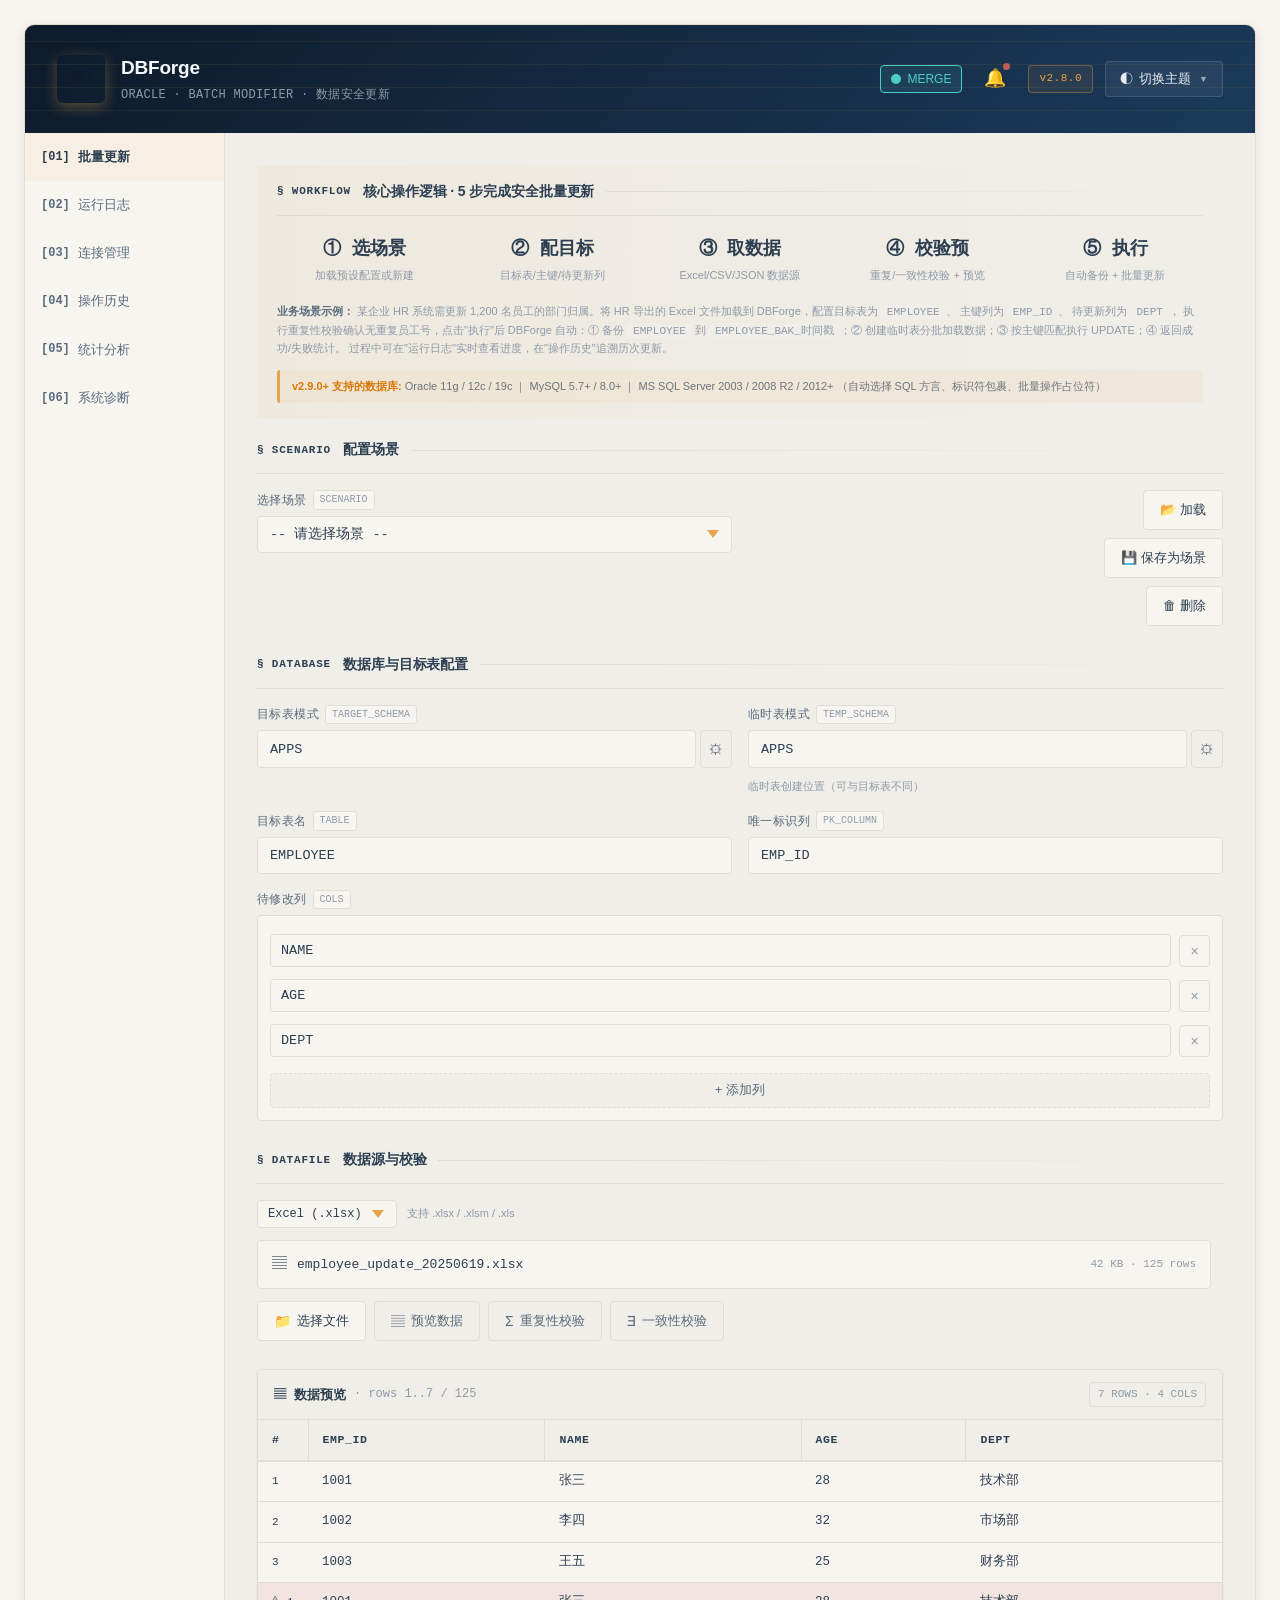
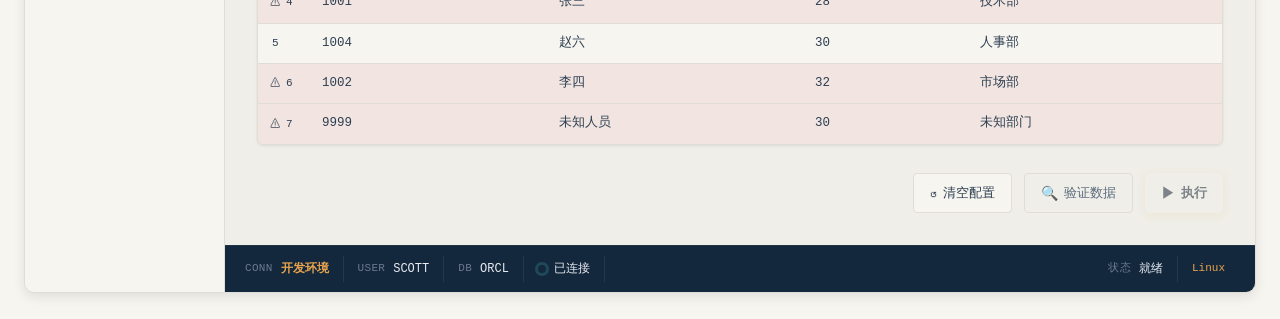
==== commit 6e5ad296: "feat(multi-db): v2.9.0 适配多数据库（Oracle/MySQL/SQL Server），同步更新文档、原型、测试 ## 数据库支持 - Oracle 11g/12c/19c（原有" ====
--- a/demo.html
+++ b/demo.html
@@ -2060,6 +2060,11 @@
                     待更新列为 <code style="background: var(--bg-soft); padding: 1px 6px; border-radius: 3px; font-family: var(--font-mono); font-size: 11px;">DEPT</code>，
                     执行重复性校验确认无重复员工号，点击"执行"后 DBForge 自动：① 备份 <code style="background: var(--bg-soft); padding: 1px 6px; border-radius: 3px; font-family: var(--font-mono); font-size: 11px;">EMPLOYEE</code> 到 <code style="background: var(--bg-soft); padding: 1px 6px; border-radius: 3px; font-family: var(--font-mono); font-size: 11px;">EMPLOYEE_BAK_时间戳</code>；② 创建临时表分批加载数据；③ 按主键匹配执行 UPDATE；④ 返回成功/失败统计。
                     过程中可在"运行日志"实时查看进度，在"操作历史"追溯历次更新。
+                </div>
+                <div style="margin-top: 12px; padding: 8px 12px; background: rgba(232,164,76,0.08); border-left: 3px solid #e8a44c; font-size: 11px; color: #6c757d; line-height: 1.6; border-radius: 3px;">
+                    <span style="color: #d97706; font-weight: 600;">v2.9.0+ 支持的数据库:</span>
+                    Oracle 11g / 12c / 19c ｜ MySQL 5.7+ / 8.0+ ｜ MS SQL Server 2003 / 2008 R2 / 2012+
+                    （自动选择 SQL 方言、标识符包裹、批量操作占位符）
                 </div>
             </div>
 
@@ -2383,41 +2388,39 @@
             <div class="config-section">
                 <div class="section-header">
                     <span class="section-marker">§ CONNECTION</span>
-                    <span class="section-title">连接配置</span>
+                    <span class="section-title">已保存连接</span>
                     <span class="section-rule"></span>
                 </div>
 
-                <div class="form-grid">
-                    <div class="form-field">
-                        <label class="field-label">
-                            连接名称
-                            <span class="label-code">ALIAS</span>
-                        </label>
-                        <select class="field-select" id="connectionSelect" onchange="switchConnection()">
-                            <option value="dev" selected>开发环境 · DEV</option>
-                            <option value="test">测试环境 · TEST</option>
-                            <option value="uat">UAT环境 · UAT</option>
-                            <option value="prod">生产环境 · PROD</option>
-                        </select>
-                    </div>
-                    <div class="form-field" style="display: flex; align-items: flex-end;">
-                        <button class="btn btn-teal" onclick="testConnection()" style="width: 100%;">
-                            <span class="btn-icon">⇄</span>
-                            <span>测试连接</span>
-                        </button>
-                    </div>
+                <div id="savedConnections" style="display: grid; grid-template-columns: repeat(auto-fill, minmax(280px, 1fr)); gap: 12px;">
+                    <!-- 连接卡片由 JS 动态生成 -->
+                </div>
+
+                <div style="margin-top: 16px; display: flex; gap: 10px; justify-content: flex-end;">
+                    <button class="btn btn-secondary" onclick="openAddConnectionModal()">
+                        <span class="btn-icon">+</span>
+                        <span>添加连接</span>
+                    </button>
+                    <button class="btn btn-ghost" onclick="alert('请在连接卡片上选择要删除的连接')">
+                        <span class="btn-icon">−</span>
+                        <span>删除连接</span>
+                    </button>
                 </div>
             </div>
 
             <!-- 连接详情表 -->
             <div class="data-panel">
                 <div class="panel-header">
-                    <div class="panel-title">连接参数 <span style="color: var(--text-muted); font-weight: 400; font-size: 12px; font-family: var(--font-mono);">· connection_info</span></div>
+                    <div class="panel-title">当前连接参数 <span style="color: var(--text-muted); font-weight: 400; font-size: 12px; font-family: var(--font-mono);">· connection_info</span></div>
                     <div class="panel-badge" id="connStatusBadge">CONNECTED</div>
                 </div>
                 <div class="table-wrapper">
-                    <table class="data-table">
+                    <table class="data-table" id="connDetailTable">
                         <tbody>
+                            <tr>
+                                <td style="width: 40%; color: var(--text-secondary); font-size: 12px; text-transform: uppercase; letter-spacing: 0.4px;">数据库类型 DB_TYPE</td>
+                                <td id="connDbType" style="font-family: var(--font-mono); color: var(--amber-600); font-weight: 600;">Oracle 11g / 12c / 19c</td>
+                            </tr>
                             <tr>
                                 <td style="width: 40%; color: var(--text-secondary); font-size: 12px; text-transform: uppercase; letter-spacing: 0.4px;">主机 HOST</td>
                                 <td id="connHost" style="font-family: var(--font-mono);">192.168.1.100</td>
@@ -2427,8 +2430,8 @@
                                 <td style="font-family: var(--font-mono);">1521</td>
                             </tr>
                             <tr>
-                                <td style="color: var(--text-secondary); font-size: 12px; text-transform: uppercase; letter-spacing: 0.4px;">服务名 SID</td>
-                                <td style="font-family: var(--font-mono);">ORCL</td>
+                                <td style="color: var(--text-secondary); font-size: 12px; text-transform: uppercase; letter-spacing: 0.4px;" id="connServiceLabel">服务名 SID</td>
+                                <td id="connService" style="font-family: var(--font-mono);">ORCL</td>
                             </tr>
                             <tr>
                                 <td style="color: var(--text-secondary); font-size: 12px; text-transform: uppercase; letter-spacing: 0.4px;">用户名 USER</td>
@@ -2440,7 +2443,7 @@
                             </tr>
                             <tr>
                                 <td style="color: var(--text-secondary); font-size: 12px; text-transform: uppercase; letter-spacing: 0.4px;">版本 VERSION</td>
-                                <td style="font-family: var(--font-mono);">Oracle Database 19c Enterprise Edition</td>
+                                <td style="font-family: var(--font-mono);" id="connVersion">Oracle Database 19c Enterprise Edition</td>
                             </tr>
                         </tbody>
                     </table>
@@ -2448,13 +2451,9 @@
             </div>
 
             <div style="margin-top: 20px; display: flex; gap: 10px; justify-content: flex-end;">
-                <button class="btn btn-secondary" onclick="alert('添加连接配置')">
-                    <span class="btn-icon">+</span>
-                    <span>添加连接</span>
-                </button>
-                <button class="btn btn-ghost" onclick="alert('删除当前连接')">
-                    <span class="btn-icon">−</span>
-                    <span>删除连接</span>
+                <button class="btn btn-teal" onclick="testCurrentConnection()">
+                    <span class="btn-icon">⇄</span>
+                    <span>测试当前连接</span>
                 </button>
             </div>
         </div>
@@ -3043,6 +3042,92 @@
             </div>
             <div class="modal-footer">
                 <button class="btn btn-primary" onclick="hideSuccessModal()">确定</button>
+            </div>
+        </div>
+    </div>
+
+    <!-- ============== 模态框：添加连接 ============== -->
+    <div class="modal-overlay" id="addConnectionModal">
+        <div class="modal wide">
+            <div class="modal-header">
+                <div class="modal-title-group">
+                    <div class="modal-icon">⊕</div>
+                    <div>
+                        <div class="modal-title">添加数据库连接</div>
+                        <div class="modal-subtitle">请填写连接基本信息</div>
+                    </div>
+                </div>
+                <button class="modal-close" onclick="closeAddConnectionModal()">×</button>
+            </div>
+            <div class="modal-body">
+                <div class="form-grid">
+                    <div class="form-field full">
+                        <label class="field-label">
+                            连接名称
+                            <span class="label-code">ALIAS</span>
+                        </label>
+                        <input type="text" class="field-input" id="newConnName" placeholder="例如：生产环境 · PROD" value="">
+                    </div>
+                    <div class="form-field">
+                        <label class="field-label">
+                            数据库类型
+                            <span class="label-code">DB_TYPE</span>
+                        </label>
+                        <select class="field-select" id="newConnDbType" onchange="onDbTypeChange()">
+                            <option value="oracle">Oracle (11g / 12c / 19c)</option>
+                            <option value="mysql">MySQL (5.7+ / 8.0+)</option>
+                            <option value="mssql">MS SQL Server (2003 / 2008 R2 / 2012+)</option>
+                        </select>
+                    </div>
+                    <div class="form-field">
+                        <label class="field-label">
+                            主机
+                            <span class="label-code">HOST</span>
+                        </label>
+                        <input type="text" class="field-input" id="newConnHost" placeholder="192.168.1.100" value="">
+                    </div>
+                    <div class="form-field">
+                        <label class="field-label">
+                            端口
+                            <span class="label-code">PORT</span>
+                        </label>
+                        <input type="text" class="field-input" id="newConnPort" placeholder="1521" value="1521">
+                    </div>
+                    <div class="form-field">
+                        <label class="field-label" id="newConnServiceLabel">
+                            服务名 / SID
+                            <span class="label-code">SERVICE</span>
+                        </label>
+                        <input type="text" class="field-input" id="newConnService" placeholder="ORCL" value="">
+                    </div>
+                    <div class="form-field">
+                        <label class="field-label">
+                            用户名
+                            <span class="label-code">USER</span>
+                        </label>
+                        <input type="text" class="field-input" id="newConnUser" placeholder="SCOTT" value="">
+                    </div>
+                    <div class="form-field">
+                        <label class="field-label">
+                            密码
+                            <span class="label-code">PASSWORD</span>
+                        </label>
+                        <input type="password" class="field-input" id="newConnPassword" placeholder="••••••••" value="">
+                    </div>
+                </div>
+
+                <div class="alert-box" id="newConnTestResult" style="display: none; margin-top: 18px;"></div>
+            </div>
+            <div class="modal-footer">
+                <button class="btn btn-secondary" onclick="closeAddConnectionModal()">取消</button>
+                <button class="btn btn-ghost" onclick="testNewConnection()">
+                    <span class="btn-icon">⇄</span>
+                    <span>测试连接</span>
+                </button>
+                <button class="btn btn-primary" onclick="saveNewConnection()">
+                    <span class="btn-icon">✓</span>
+                    <span>保存</span>
+                </button>
             </div>
         </div>
     </div>
@@ -3812,6 +3897,262 @@
             if (meta) meta.textContent = type === 'csv' ? '2.4 MB · 125 rows' : (type === 'json' ? '3.1 MB · 125 rows' : '42 KB · 125 rows');
             addLog('切换数据源类型: ' + type.toUpperCase(), 'info');
         }
+
+        // ================== 数据库类型配置 ==================
+        const DB_TYPE_CONFIG = {
+            'oracle': {
+                label: 'Oracle',
+                fullLabel: 'Oracle 11g / 12c / 19c',
+                defaultPort: '1521',
+                serviceLabel: '服务名 / SID',
+                servicePlaceholder: 'ORCL',
+                charset: 'AL32UTF8',
+                version: 'Oracle Database 19c Enterprise Edition'
+            },
+            'mysql': {
+                label: 'MySQL',
+                fullLabel: 'MySQL 5.7+ / 8.0+',
+                defaultPort: '3306',
+                serviceLabel: '数据库名',
+                servicePlaceholder: 'example_db',
+                charset: 'utf8mb4',
+                version: 'MySQL 8.0.33 Community Server'
+            },
+            'mssql': {
+                label: 'SQLServer',
+                fullLabel: 'MS SQL Server 2003 / 2008 R2 / 2012+',
+                defaultPort: '1433',
+                serviceLabel: '数据库名',
+                servicePlaceholder: 'master',
+                charset: 'UTF-8',
+                version: 'Microsoft SQL Server 2012 (SP4) - 11.0.7507.2'
+            }
+        };
+
+        // ================== 已保存连接 ==================
+        let savedConnections = [
+            {
+                id: 'dev',
+                name: '开发环境 · DEV',
+                dbType: 'oracle',
+                host: '192.168.1.100',
+                port: '1521',
+                service: 'ORCL',
+                user: 'SCOTT',
+                charset: 'AL32UTF8',
+                active: true
+            },
+            {
+                id: 'test',
+                name: '测试环境 · TEST',
+                dbType: 'mysql',
+                host: '192.168.1.200',
+                port: '3306',
+                service: 'test_db',
+                user: 'tester',
+                charset: 'utf8mb4',
+                active: false
+            },
+            {
+                id: 'uat',
+                name: 'UAT 环境 · UAT',
+                dbType: 'mssql',
+                host: '192.168.1.250',
+                port: '1433',
+                service: 'uat_db',
+                user: 'uat_user',
+                charset: 'UTF-8',
+                active: false
+            }
+        ];
+
+        let currentConnId = 'dev';
+
+        function renderSavedConnections() {
+            const container = document.getElementById('savedConnections');
+            if (!container) return;
+            container.innerHTML = '';
+            savedConnections.forEach(conn => {
+                const cfg = DB_TYPE_CONFIG[conn.dbType] || DB_TYPE_CONFIG['oracle'];
+                const card = document.createElement('div');
+                card.style.cssText = 'position: relative; background: var(--bg-soft); border: 1px solid ' + (conn.active ? 'var(--amber-500)' : 'var(--bg-line)') + '; border-radius: var(--radius-md); padding: 14px 16px; cursor: pointer; transition: all 0.2s; box-shadow: ' + (conn.active ? '0 2px 10px rgba(232,164,76,0.15)' : 'none');
+                card.innerHTML = `
+                    <div style="display: flex; justify-content: space-between; align-items: flex-start; margin-bottom: 8px;">
+                        <div style="font-size: 13px; font-weight: 600; color: var(--text-primary);">${conn.name}</div>
+                        <span style="font-family: var(--font-mono); font-size: 10px; padding: 2px 8px; border-radius: 10px; background: rgba(232,164,76,0.15); color: var(--amber-600); font-weight: 600; white-space: nowrap; margin-left: 8px;">[${cfg.label}]</span>
+                    </div>
+                    <div style="font-family: var(--font-mono); font-size: 11.5px; color: var(--text-secondary); line-height: 1.7;">
+                        ${conn.user}@${conn.host}:${conn.port}/${conn.service}
+                    </div>
+                    <div style="margin-top: 8px; display: flex; justify-content: space-between; align-items: center;">
+                        <span style="font-size: 10.5px; font-family: var(--font-mono); color: ${conn.active ? 'var(--teal-600)' : 'var(--text-muted)'}; font-weight: 600;">
+                            ${conn.active ? '● 当前连接' : '○ 未选择'}
+                        </span>
+                        <button class="btn btn-ghost" style="font-size: 11px; padding: 4px 10px; border: 1px solid var(--bg-line); background: transparent;" onclick="event.stopPropagation(); deleteConnection('${conn.id}');">删除</button>
+                    </div>
+                `;
+                card.onclick = () => selectConnection(conn.id);
+                container.appendChild(card);
+            });
+            updateConnectionDetail();
+        }
+
+        function selectConnection(id) {
+            savedConnections.forEach(c => c.active = (c.id === id));
+            currentConnId = id;
+            renderSavedConnections();
+            const conn = savedConnections.find(c => c.id === id);
+            if (conn) {
+                addLog('切换到连接: ' + conn.name + ' (' + (DB_TYPE_CONFIG[conn.dbType]?.label || 'Oracle') + ')', 'info');
+                updateStatusBar('已切换连接');
+                if (document.getElementById('sbConn')) document.getElementById('sbConn').textContent = conn.name;
+                if (document.getElementById('sbDb')) document.getElementById('sbDb').textContent = conn.service;
+                if (document.getElementById('sbUser')) document.getElementById('sbUser').textContent = conn.user;
+            }
+        }
+
+        function deleteConnection(id) {
+            if (!confirm('确定删除该连接吗？')) return;
+            savedConnections = savedConnections.filter(c => c.id !== id);
+            if (currentConnId === id && savedConnections.length > 0) {
+                savedConnections[0].active = true;
+                currentConnId = savedConnections[0].id;
+            }
+            renderSavedConnections();
+            addLog('已删除连接', 'info');
+        }
+
+        function updateConnectionDetail() {
+            const conn = savedConnections.find(c => c.active) || savedConnections[0];
+            if (!conn) return;
+            const cfg = DB_TYPE_CONFIG[conn.dbType] || DB_TYPE_CONFIG['oracle'];
+            if (document.getElementById('connDbType')) document.getElementById('connDbType').textContent = cfg.fullLabel;
+            if (document.getElementById('connHost')) document.getElementById('connHost').textContent = conn.host;
+            if (document.getElementById('connService')) document.getElementById('connService').textContent = conn.service;
+            if (document.getElementById('connServiceLabel')) document.getElementById('connServiceLabel').textContent = cfg.serviceLabel;
+            const rows = document.querySelectorAll('#connDetailTable tr');
+            rows.forEach(row => {
+                const cell = row.querySelector('td');
+                if (cell && cell.textContent.trim().indexOf('端口') !== -1) {
+                    const portCell = row.querySelectorAll('td')[1];
+                    if (portCell) portCell.textContent = conn.port;
+                }
+                if (cell && cell.textContent.trim().indexOf('用户') !== -1) {
+                    const userCell = row.querySelectorAll('td')[1];
+                    if (userCell) userCell.textContent = conn.user;
+                }
+                if (cell && cell.textContent.trim().indexOf('字符集') !== -1) {
+                    const csCell = row.querySelectorAll('td')[1];
+                    if (csCell) csCell.textContent = conn.charset || cfg.charset;
+                }
+                if (cell && cell.textContent.trim().indexOf('版本') !== -1) {
+                    const vCell = row.querySelectorAll('td')[1];
+                    if (vCell) vCell.textContent = cfg.version;
+                }
+            });
+        }
+
+        // ================== 添加连接模态框 ==================
+        function openAddConnectionModal() {
+            const modal = document.getElementById('addConnectionModal');
+            if (modal) modal.classList.add('active');
+            // 重置表单
+            if (document.getElementById('newConnName')) document.getElementById('newConnName').value = '';
+            if (document.getElementById('newConnDbType')) document.getElementById('newConnDbType').value = 'oracle';
+            if (document.getElementById('newConnHost')) document.getElementById('newConnHost').value = '';
+            if (document.getElementById('newConnPort')) document.getElementById('newConnPort').value = '1521';
+            if (document.getElementById('newConnService')) document.getElementById('newConnService').value = '';
+            if (document.getElementById('newConnUser')) document.getElementById('newConnUser').value = '';
+            if (document.getElementById('newConnPassword')) document.getElementById('newConnPassword').value = '';
+            const resultEl = document.getElementById('newConnTestResult');
+            if (resultEl) { resultEl.style.display = 'none'; resultEl.textContent = ''; }
+            onDbTypeChange();
+        }
+
+        function closeAddConnectionModal() {
+            const modal = document.getElementById('addConnectionModal');
+            if (modal) modal.classList.remove('active');
+        }
+
+        function onDbTypeChange() {
+            const type = document.getElementById('newConnDbType').value;
+            const cfg = DB_TYPE_CONFIG[type];
+            if (!cfg) return;
+            const portEl = document.getElementById('newConnPort');
+            if (portEl) portEl.value = cfg.defaultPort;
+            const svcLabel = document.getElementById('newConnServiceLabel');
+            const svcInput = document.getElementById('newConnService');
+            if (svcLabel) {
+                const mainText = cfg.serviceLabel;
+                svcLabel.innerHTML = mainText + ' <span class="label-code">SERVICE</span>';
+            }
+            if (svcInput) svcInput.placeholder = cfg.servicePlaceholder;
+            const resultEl = document.getElementById('newConnTestResult');
+            if (resultEl) resultEl.style.display = 'none';
+        }
+
+        function testNewConnection() {
+            const type = document.getElementById('newConnDbType').value;
+            const cfg = DB_TYPE_CONFIG[type];
+            const host = document.getElementById('newConnHost').value || 'host.example.com';
+            const user = document.getElementById('newConnUser').value || 'user';
+            const resultEl = document.getElementById('newConnTestResult');
+            if (!resultEl) return;
+            resultEl.style.display = 'block';
+            resultEl.style.background = 'rgba(78, 205, 196, 0.10)';
+            resultEl.style.borderLeft = '3px solid var(--teal-600)';
+            resultEl.style.color = 'var(--text-primary)';
+            resultEl.innerHTML = '<strong style="color: var(--teal-600);">✓ 连接成功 (' + cfg.fullLabel + ')</strong><br><span style="font-size: 11px; color: var(--text-muted); font-family: var(--font-mono);">已建立连接到 ' + user + '@' + host + ' · 延迟 ' + (Math.floor(Math.random() * 40) + 5) + 'ms</span>';
+            addLog('测试连接成功: ' + cfg.label + ' @ ' + host, 'success');
+        }
+
+        function testCurrentConnection() {
+            const conn = savedConnections.find(c => c.active) || savedConnections[0];
+            if (!conn) return;
+            const cfg = DB_TYPE_CONFIG[conn.dbType] || DB_TYPE_CONFIG['oracle'];
+            alert('✓ 连接成功 (' + cfg.fullLabel + ')\n\n用户: ' + conn.user + '\n主机: ' + conn.host + ':' + conn.port + '\n延迟: ' + (Math.floor(Math.random() * 40) + 5) + ' ms');
+            addLog('测试连接成功: ' + cfg.label + ' @ ' + conn.host, 'success');
+        }
+
+        function saveNewConnection() {
+            const name = document.getElementById('newConnName').value.trim();
+            if (!name) { alert('请填写连接名称'); return; }
+            const type = document.getElementById('newConnDbType').value;
+            const cfg = DB_TYPE_CONFIG[type];
+            const newConn = {
+                id: 'conn_' + Date.now(),
+                name: name,
+                dbType: type,
+                host: document.getElementById('newConnHost').value || 'localhost',
+                port: document.getElementById('newConnPort').value || cfg.defaultPort,
+                service: document.getElementById('newConnService').value || cfg.servicePlaceholder,
+                user: document.getElementById('newConnUser').value || 'user',
+                charset: cfg.charset,
+                active: false
+            };
+            savedConnections.forEach(c => c.active = false);
+            newConn.active = true;
+            currentConnId = newConn.id;
+            savedConnections.push(newConn);
+            renderSavedConnections();
+            closeAddConnectionModal();
+            addLog('已保存新连接: ' + newConn.name, 'success');
+            if (document.getElementById('sbConn')) document.getElementById('sbConn').textContent = newConn.name;
+            if (document.getElementById('sbDb')) document.getElementById('sbDb').textContent = newConn.service;
+            if (document.getElementById('sbUser')) document.getElementById('sbUser').textContent = newConn.user;
+        }
+
+        // 初始化：渲染已保存连接
+        document.addEventListener('DOMContentLoaded', function() {
+            setTimeout(renderSavedConnections, 50);
+        });
+
+        // 兼容：保留原有 testConnection / switchConnection 命名
+        function testConnection() { testCurrentConnection(); }
+        function switchConnection() {
+            const sel = document.getElementById('connectionSelect');
+            if (sel) selectConnection(sel.value);
+        }
     </script>
 </body>
 </html>
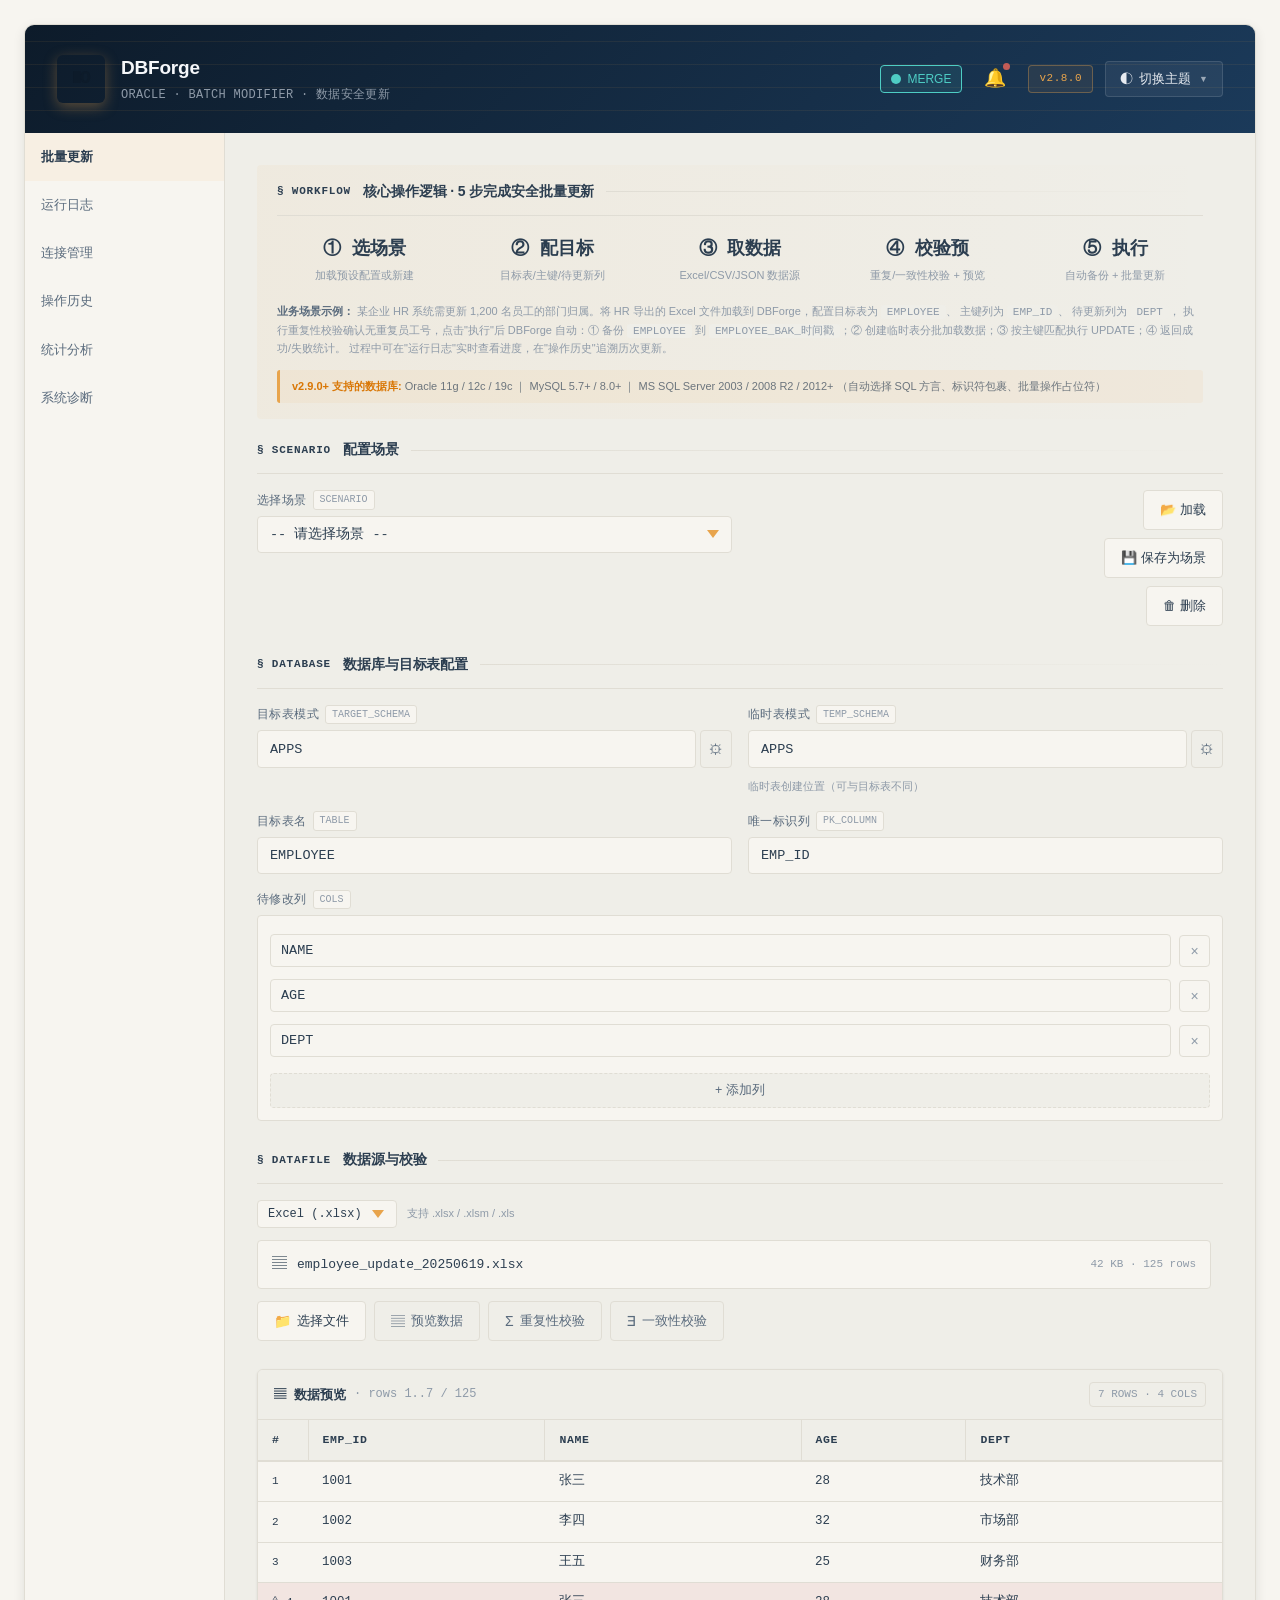
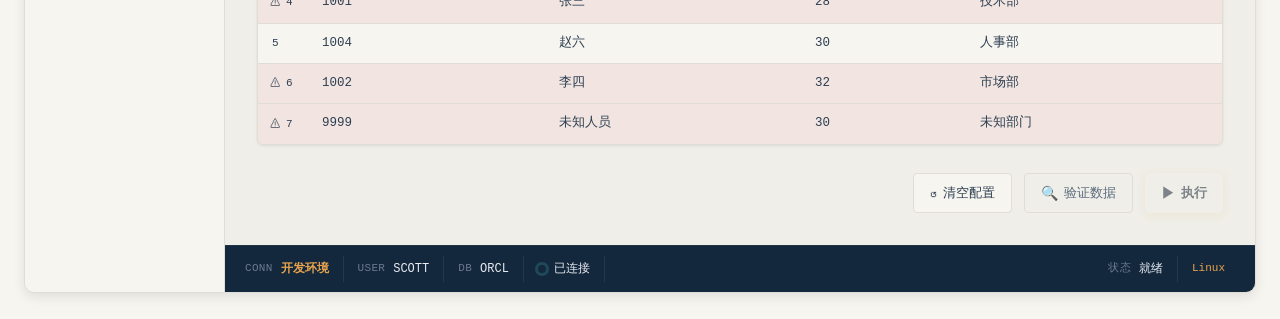
==== commit 2be49193: "style(menu): 移除左侧导航栏菜单名称的数字序号 [01]-[06] - demo.html: 移除 6 个 &lt;span class=&quot;tab-icon&quot;&gt;[" ====
--- a/demo.html
+++ b/demo.html
@@ -1993,27 +1993,21 @@
             <div class="sidebar">
                 <div class="tabs">
                     <div class="tab active" onclick="switchTab(0)">
-                        <span class="tab-icon">[01]</span>
                         <span>批量更新</span>
                     </div>
                     <div class="tab" onclick="switchTab(1)">
-                        <span class="tab-icon">[02]</span>
                         <span>运行日志</span>
                     </div>
                     <div class="tab" onclick="switchTab(2)">
-                        <span class="tab-icon">[03]</span>
                         <span>连接管理</span>
                     </div>
                     <div class="tab" onclick="switchTab(3)">
-                        <span class="tab-icon">[04]</span>
                         <span>操作历史</span>
                     </div>
                     <div class="tab" onclick="switchTab(4)">
-                        <span class="tab-icon">[05]</span>
                         <span>统计分析</span>
                     </div>
                     <div class="tab" onclick="switchTab(5)">
-                        <span class="tab-icon">[06]</span>
                         <span>系统诊断</span>
                     </div>
                 </div>
